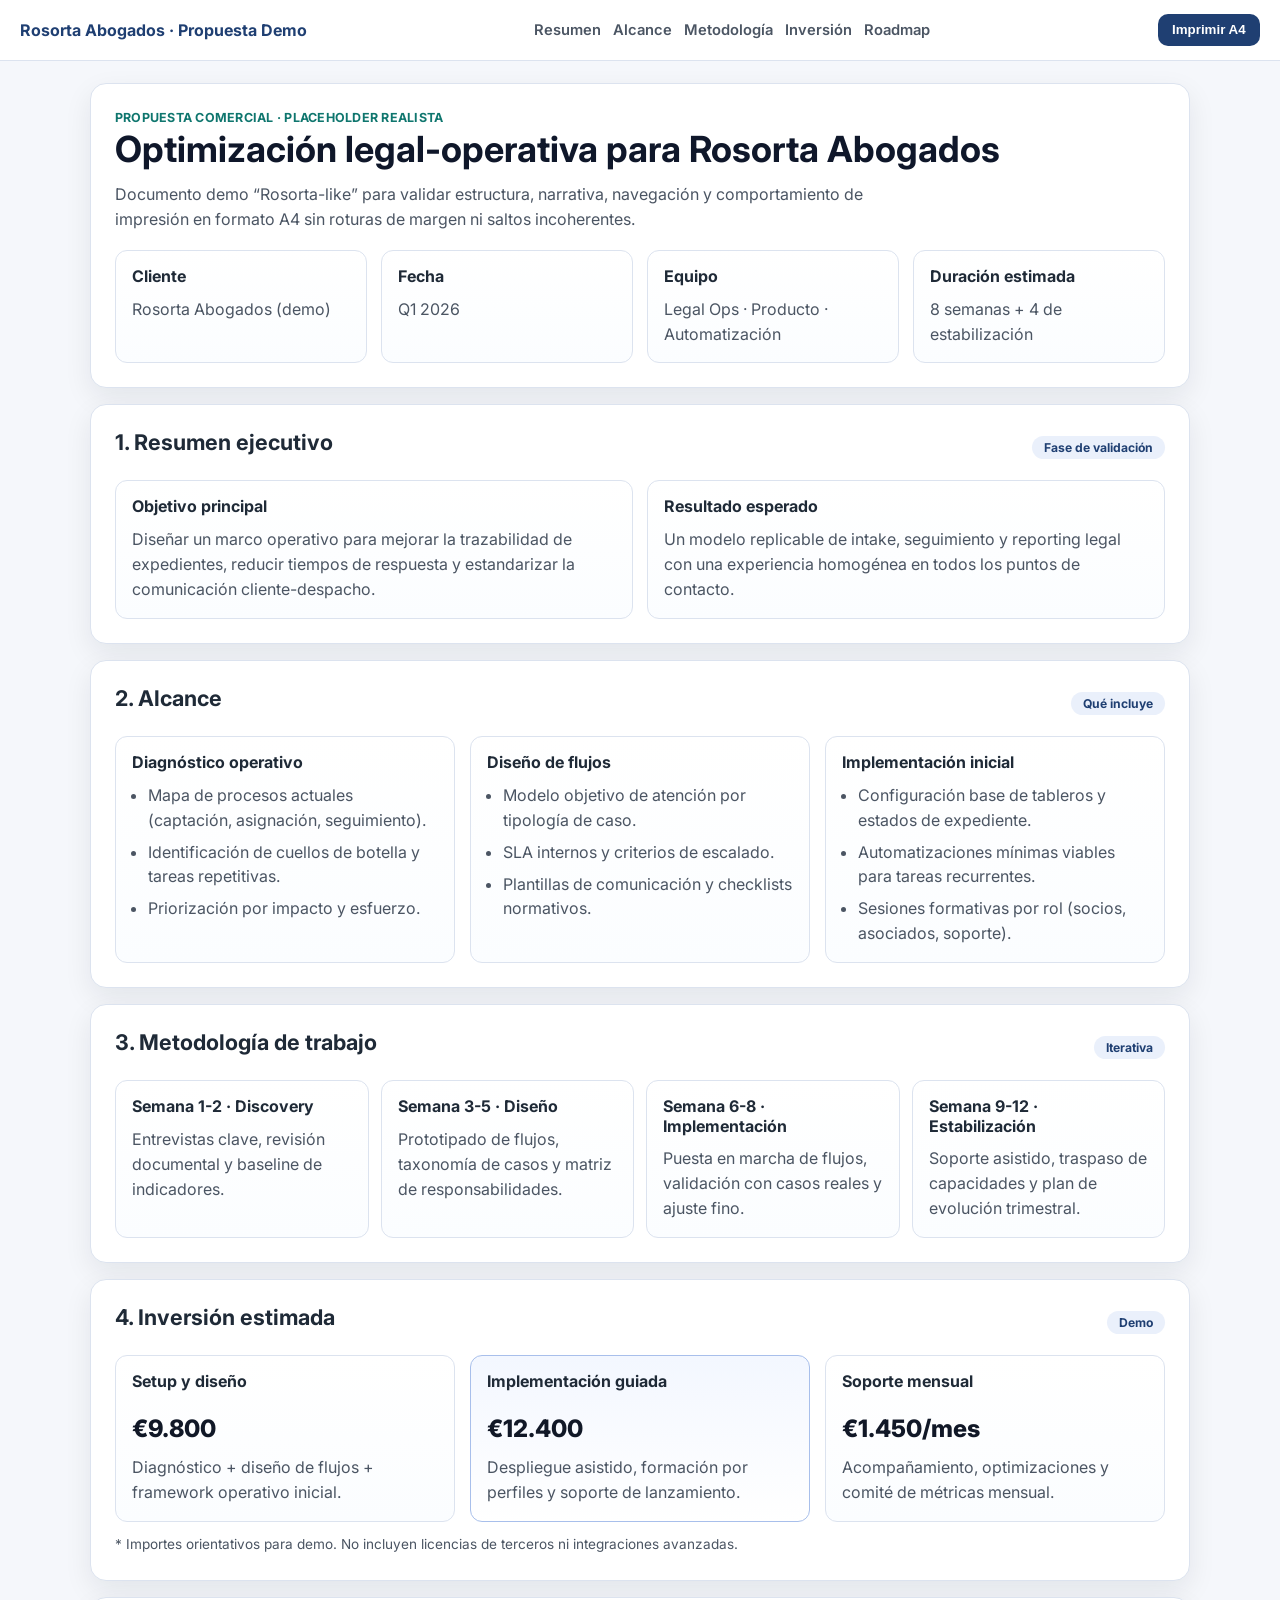
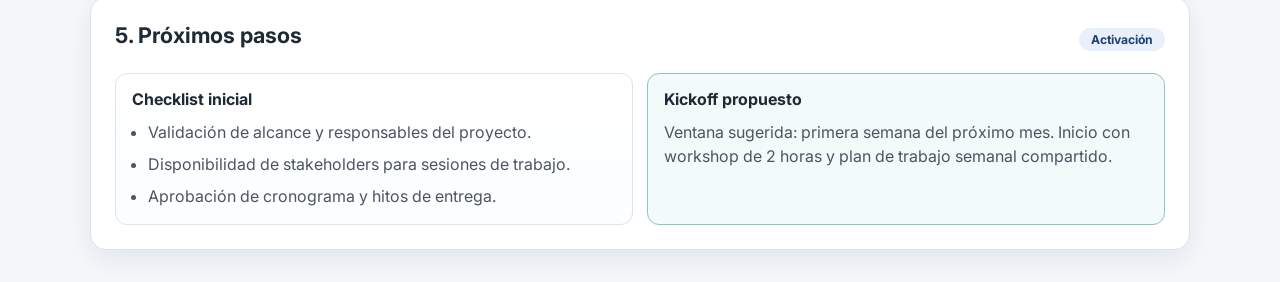
==== proposals/rosorta-abogados/index.html @ a8c149a0 "Add Rosorta-like demo proposal template with A4 print support" ====
<!doctype html>
<html lang="es">
  <head>
    <meta charset="UTF-8" />
    <meta name="viewport" content="width=device-width, initial-scale=1.0" />
    <title>Propuesta · Rosorta Abogados</title>
    <link rel="preconnect" href="https://fonts.googleapis.com" />
    <link rel="preconnect" href="https://fonts.gstatic.com" crossorigin />
    <link
      href="https://fonts.googleapis.com/css2?family=Inter:wght@400;500;600;700;800&display=swap"
      rel="stylesheet"
    />
    <link rel="stylesheet" href="styles.css" />
  </head>
  <body>
    <header class="topbar no-print">
      <div class="brand">Rosorta Abogados · Propuesta Demo</div>
      <nav class="section-nav" aria-label="Navegación de secciones">
        <a href="#resumen">Resumen</a>
        <a href="#alcance">Alcance</a>
        <a href="#metodologia">Metodología</a>
        <a href="#inversion">Inversión</a>
        <a href="#roadmap">Roadmap</a>
      </nav>
      <button id="printBtn" class="btn">Imprimir A4</button>
    </header>

    <main class="proposal">
      <section class="hero page-block">
        <p class="eyebrow">Propuesta comercial · Placeholder realista</p>
        <h1>Optimización legal-operativa para Rosorta Abogados</h1>
        <p class="lead">
          Documento demo “Rosorta-like” para validar estructura, narrativa, navegación y
          comportamiento de impresión en formato A4 sin roturas de margen ni saltos incoherentes.
        </p>
        <div class="meta-grid">
          <article class="info-card">
            <h3>Cliente</h3>
            <p>Rosorta Abogados (demo)</p>
          </article>
          <article class="info-card">
            <h3>Fecha</h3>
            <p>Q1 2026</p>
          </article>
          <article class="info-card">
            <h3>Equipo</h3>
            <p>Legal Ops · Producto · Automatización</p>
          </article>
          <article class="info-card">
            <h3>Duración estimada</h3>
            <p>8 semanas + 4 de estabilización</p>
          </article>
        </div>
      </section>

      <section id="resumen" class="page-block">
        <div class="section-head">
          <h2>1. Resumen ejecutivo</h2>
          <span class="tag">Fase de validación</span>
        </div>
        <div class="grid two">
          <article class="info-card">
            <h3>Objetivo principal</h3>
            <p>
              Diseñar un marco operativo para mejorar la trazabilidad de expedientes, reducir
              tiempos de respuesta y estandarizar la comunicación cliente-despacho.
            </p>
          </article>
          <article class="info-card">
            <h3>Resultado esperado</h3>
            <p>
              Un modelo replicable de intake, seguimiento y reporting legal con una experiencia
              homogénea en todos los puntos de contacto.
            </p>
          </article>
        </div>
      </section>

      <section id="alcance" class="page-block">
        <div class="section-head">
          <h2>2. Alcance</h2>
          <span class="tag">Qué incluye</span>
        </div>
        <div class="grid three">
          <article class="info-card">
            <h3>Diagnóstico operativo</h3>
            <ul>
              <li>Mapa de procesos actuales (captación, asignación, seguimiento).</li>
              <li>Identificación de cuellos de botella y tareas repetitivas.</li>
              <li>Priorización por impacto y esfuerzo.</li>
            </ul>
          </article>
          <article class="info-card">
            <h3>Diseño de flujos</h3>
            <ul>
              <li>Modelo objetivo de atención por tipología de caso.</li>
              <li>SLA internos y criterios de escalado.</li>
              <li>Plantillas de comunicación y checklists normativos.</li>
            </ul>
          </article>
          <article class="info-card">
            <h3>Implementación inicial</h3>
            <ul>
              <li>Configuración base de tableros y estados de expediente.</li>
              <li>Automatizaciones mínimas viables para tareas recurrentes.</li>
              <li>Sesiones formativas por rol (socios, asociados, soporte).</li>
            </ul>
          </article>
        </div>
      </section>

      <section id="metodologia" class="page-block">
        <div class="section-head">
          <h2>3. Metodología de trabajo</h2>
          <span class="tag">Iterativa</span>
        </div>
        <div class="timeline">
          <article class="timeline-item">
            <h3>Semana 1-2 · Discovery</h3>
            <p>Entrevistas clave, revisión documental y baseline de indicadores.</p>
          </article>
          <article class="timeline-item">
            <h3>Semana 3-5 · Diseño</h3>
            <p>Prototipado de flujos, taxonomía de casos y matriz de responsabilidades.</p>
          </article>
          <article class="timeline-item">
            <h3>Semana 6-8 · Implementación</h3>
            <p>Puesta en marcha de flujos, validación con casos reales y ajuste fino.</p>
          </article>
          <article class="timeline-item">
            <h3>Semana 9-12 · Estabilización</h3>
            <p>Soporte asistido, traspaso de capacidades y plan de evolución trimestral.</p>
          </article>
        </div>
      </section>

      <section id="inversion" class="page-block">
        <div class="section-head">
          <h2>4. Inversión estimada</h2>
          <span class="tag">Demo</span>
        </div>
        <div class="pricing-grid">
          <article class="price-card">
            <h3>Setup y diseño</h3>
            <p class="price">€9.800</p>
            <p>Diagnóstico + diseño de flujos + framework operativo inicial.</p>
          </article>
          <article class="price-card featured">
            <h3>Implementación guiada</h3>
            <p class="price">€12.400</p>
            <p>Despliegue asistido, formación por perfiles y soporte de lanzamiento.</p>
          </article>
          <article class="price-card">
            <h3>Soporte mensual</h3>
            <p class="price">€1.450/mes</p>
            <p>Acompañamiento, optimizaciones y comité de métricas mensual.</p>
          </article>
        </div>
        <p class="note">
          * Importes orientativos para demo. No incluyen licencias de terceros ni integraciones
          avanzadas.
        </p>
      </section>

      <section id="roadmap" class="page-block">
        <div class="section-head">
          <h2>5. Próximos pasos</h2>
          <span class="tag">Activación</span>
        </div>
        <div class="grid two">
          <article class="info-card">
            <h3>Checklist inicial</h3>
            <ul>
              <li>Validación de alcance y responsables del proyecto.</li>
              <li>Disponibilidad de stakeholders para sesiones de trabajo.</li>
              <li>Aprobación de cronograma y hitos de entrega.</li>
            </ul>
          </article>
          <article class="info-card accent">
            <h3>Kickoff propuesto</h3>
            <p>
              Ventana sugerida: primera semana del próximo mes. Inicio con workshop de 2 horas y
              plan de trabajo semanal compartido.
            </p>
          </article>
        </div>
      </section>
    </main>

    <script src="script.js"></script>
  </body>
</html>
---- proposals/rosorta-abogados/styles.css ----
:root {
  --bg: #f5f7fb;
  --paper: #ffffff;
  --ink: #1f2a37;
  --muted: #4b5563;
  --line: #dce3ef;
  --brand: #1f3f72;
  --brand-soft: #eaf0fb;
  --accent: #0f766e;
  --shadow: 0 10px 28px rgba(15, 23, 42, 0.08);
}

* {
  box-sizing: border-box;
}

html,
body {
  margin: 0;
  padding: 0;
  font-family: "Inter", system-ui, -apple-system, sans-serif;
  color: var(--ink);
  background: var(--bg);
}

.topbar {
  position: sticky;
  top: 0;
  z-index: 40;
  display: flex;
  gap: 1rem;
  align-items: center;
  justify-content: space-between;
  flex-wrap: wrap;
  background: rgba(255, 255, 255, 0.96);
  border-bottom: 1px solid var(--line);
  padding: 0.85rem 1.25rem;
  backdrop-filter: blur(8px);
}

.brand {
  font-weight: 700;
  color: var(--brand);
}

.section-nav {
  display: flex;
  gap: 0.75rem;
  flex-wrap: wrap;
}

.section-nav a {
  color: var(--muted);
  text-decoration: none;
  font-weight: 600;
  font-size: 0.92rem;
}

.section-nav a:hover {
  color: var(--brand);
}

.btn {
  border: 0;
  border-radius: 10px;
  background: var(--brand);
  color: #fff;
  padding: 0.55rem 0.9rem;
  font-weight: 600;
  cursor: pointer;
}

.proposal {
  width: min(1100px, 100% - 2rem);
  margin: 1.4rem auto 2rem;
  display: grid;
  gap: 1rem;
}

.page-block {
  background: var(--paper);
  border: 1px solid var(--line);
  border-radius: 16px;
  box-shadow: var(--shadow);
  padding: 1.5rem;
}

.eyebrow {
  margin: 0;
  color: var(--accent);
  font-weight: 700;
  letter-spacing: 0.02em;
  text-transform: uppercase;
  font-size: 0.78rem;
}

h1,
h2,
h3 {
  margin: 0 0 0.65rem;
  line-height: 1.22;
}

h1 {
  font-size: clamp(1.6rem, 3vw, 2.25rem);
  color: #0f172a;
}

h2 {
  font-size: 1.35rem;
}

h3 {
  font-size: 1rem;
}

p,
li {
  margin: 0;
  color: var(--muted);
  line-height: 1.55;
}

.lead {
  margin-bottom: 1.15rem;
  max-width: 78ch;
}

.meta-grid,
.grid,
.pricing-grid {
  display: grid;
  gap: 0.9rem;
}

.meta-grid {
  grid-template-columns: repeat(auto-fit, minmax(180px, 1fr));
}

.grid.two {
  grid-template-columns: repeat(auto-fit, minmax(280px, 1fr));
}

.grid.three {
  grid-template-columns: repeat(auto-fit, minmax(220px, 1fr));
}

.info-card,
.price-card,
.timeline-item {
  border: 1px solid var(--line);
  border-radius: 12px;
  padding: 1rem;
  background: linear-gradient(180deg, #ffffff 0%, #fbfdff 100%);
}

.info-card ul,
.price-card ul {
  margin: 0;
  padding-left: 1rem;
  display: grid;
  gap: 0.45rem;
}

.section-head {
  display: flex;
  justify-content: space-between;
  align-items: center;
  gap: 0.7rem;
  margin-bottom: 0.9rem;
}

.tag {
  background: var(--brand-soft);
  color: var(--brand);
  border-radius: 999px;
  padding: 0.25rem 0.75rem;
  font-weight: 700;
  font-size: 0.76rem;
  white-space: nowrap;
}

.timeline {
  display: grid;
  gap: 0.75rem;
  grid-template-columns: repeat(auto-fit, minmax(220px, 1fr));
}

.pricing-grid {
  grid-template-columns: repeat(auto-fit, minmax(220px, 1fr));
}

.price-card {
  display: grid;
  gap: 0.5rem;
}

.price {
  font-size: 1.5rem;
  font-weight: 800;
  color: #111827;
}

.featured {
  border-color: #a8bfeb;
  background: linear-gradient(180deg, #f3f7ff 0%, #ffffff 100%);
}

.note {
  margin-top: 0.8rem;
  font-size: 0.85rem;
}

.accent {
  border-color: #8ac7be;
  background: #f2fbf9;
}

@media (max-width: 740px) {
  .topbar {
    position: static;
  }

  .proposal {
    width: min(1100px, 100% - 1rem);
  }

  .page-block {
    padding: 1.2rem;
    border-radius: 14px;
  }
}

@page {
  size: A4;
  margin: 12mm;
}

@media print {
  html,
  body {
    background: #fff;
    font-size: 10.5pt;
    -webkit-print-color-adjust: exact;
    print-color-adjust: exact;
  }

  .no-print {
    display: none !important;
  }

  .proposal {
    width: 100%;
    margin: 0;
    gap: 6mm;
  }

  .page-block,
  .info-card,
  .timeline-item,
  .price-card {
    box-shadow: none;
    border-radius: 0;
    break-inside: avoid;
    page-break-inside: avoid;
  }

  .page-block {
    border: 1px solid #d8deea;
    padding: 6mm;
  }

  .tag {
    border: 1px solid #d2dced;
  }

  h1,
  h2,
  h3,
  p,
  ul,
  li {
    break-inside: avoid;
    page-break-inside: avoid;
  }
}
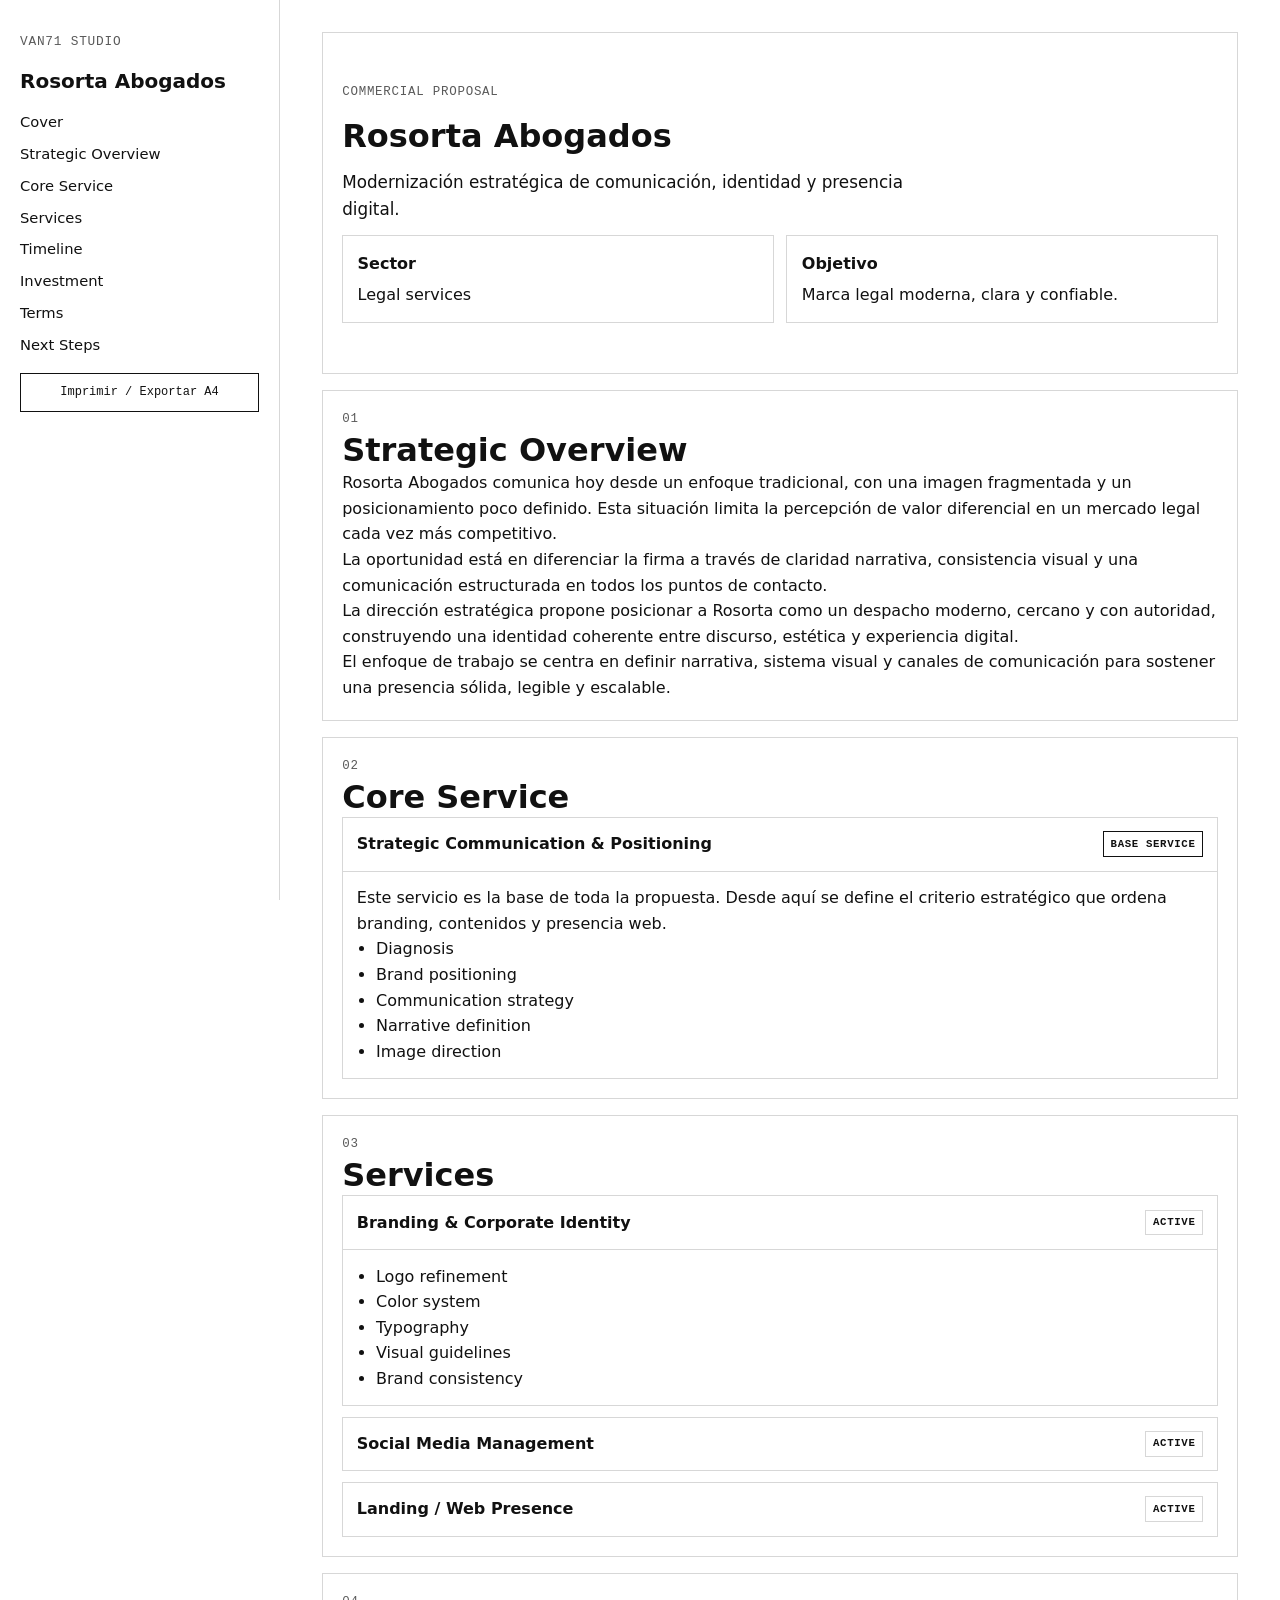
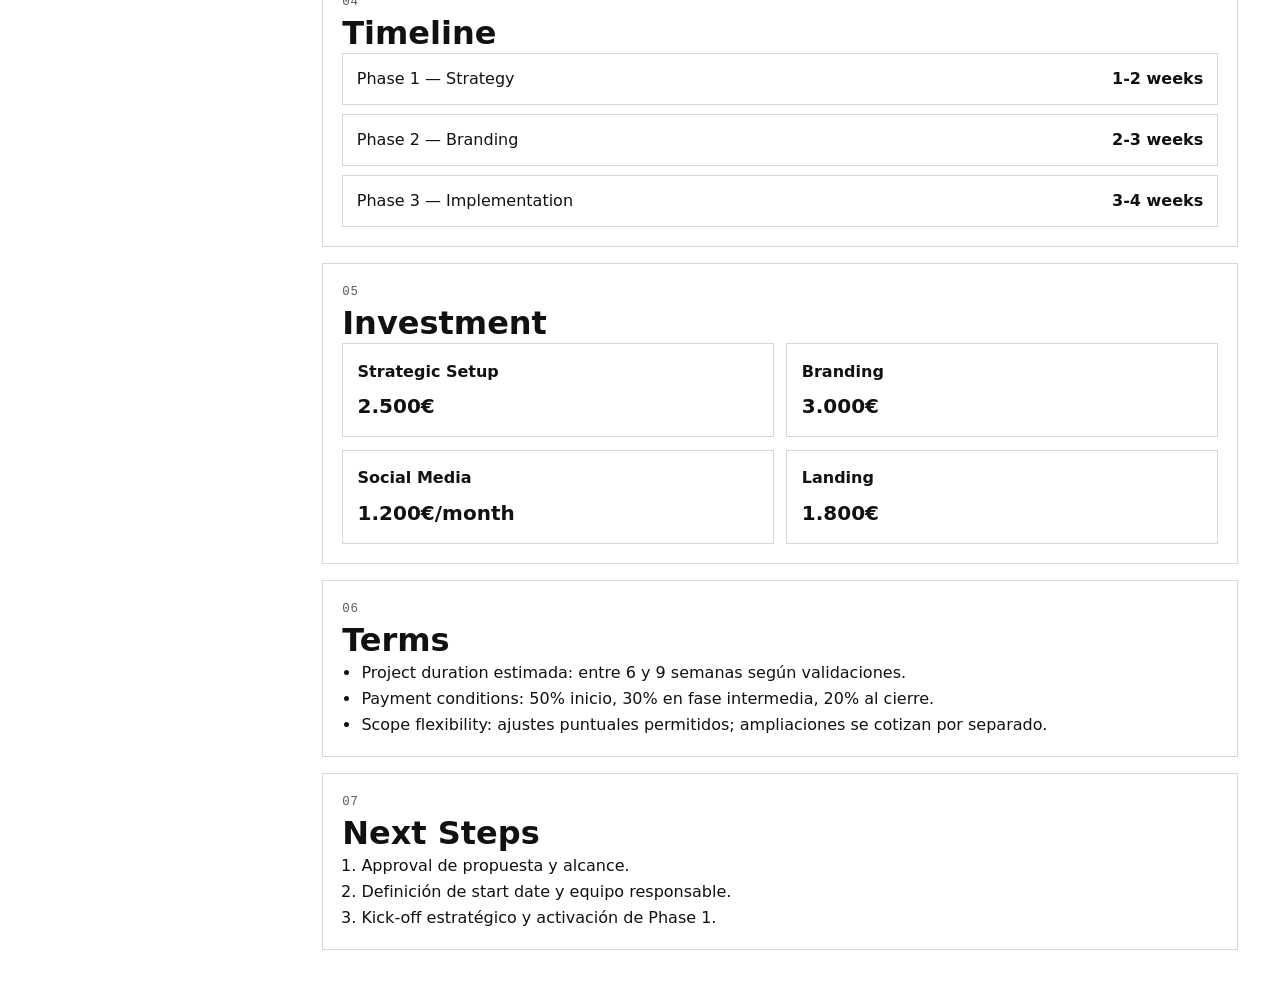
==== commit 3c57ef36: "Create Rosorta Abogados proposal from template structure" ====
--- a/proposals/rosorta-abogados/index.html
+++ b/proposals/rosorta-abogados/index.html
@@ -4,189 +4,197 @@
     <meta charset="UTF-8" />
     <meta name="viewport" content="width=device-width, initial-scale=1.0" />
     <title>Propuesta · Rosorta Abogados</title>
-    <link rel="preconnect" href="https://fonts.googleapis.com" />
-    <link rel="preconnect" href="https://fonts.gstatic.com" crossorigin />
-    <link
-      href="https://fonts.googleapis.com/css2?family=Inter:wght@400;500;600;700;800&display=swap"
-      rel="stylesheet"
-    />
-    <link rel="stylesheet" href="styles.css" />
+    <link rel="stylesheet" href="./styles.css" />
   </head>
   <body>
-    <header class="topbar no-print">
-      <div class="brand">Rosorta Abogados · Propuesta Demo</div>
-      <nav class="section-nav" aria-label="Navegación de secciones">
-        <a href="#resumen">Resumen</a>
-        <a href="#alcance">Alcance</a>
-        <a href="#metodologia">Metodología</a>
-        <a href="#inversion">Inversión</a>
-        <a href="#roadmap">Roadmap</a>
-      </nav>
-      <button id="printBtn" class="btn">Imprimir A4</button>
-    </header>
-
-    <main class="proposal">
-      <section class="hero page-block">
-        <p class="eyebrow">Propuesta comercial · Placeholder realista</p>
-        <h1>Optimización legal-operativa para Rosorta Abogados</h1>
-        <p class="lead">
-          Documento demo “Rosorta-like” para validar estructura, narrativa, navegación y
-          comportamiento de impresión en formato A4 sin roturas de margen ni saltos incoherentes.
-        </p>
-        <div class="meta-grid">
-          <article class="info-card">
-            <h3>Cliente</h3>
-            <p>Rosorta Abogados (demo)</p>
-          </article>
-          <article class="info-card">
-            <h3>Fecha</h3>
-            <p>Q1 2026</p>
-          </article>
-          <article class="info-card">
-            <h3>Equipo</h3>
-            <p>Legal Ops · Producto · Automatización</p>
-          </article>
-          <article class="info-card">
-            <h3>Duración estimada</h3>
-            <p>8 semanas + 4 de estabilización</p>
-          </article>
-        </div>
-      </section>
-
-      <section id="resumen" class="page-block">
-        <div class="section-head">
-          <h2>1. Resumen ejecutivo</h2>
-          <span class="tag">Fase de validación</span>
-        </div>
-        <div class="grid two">
-          <article class="info-card">
-            <h3>Objetivo principal</h3>
-            <p>
-              Diseñar un marco operativo para mejorar la trazabilidad de expedientes, reducir
-              tiempos de respuesta y estandarizar la comunicación cliente-despacho.
-            </p>
-          </article>
-          <article class="info-card">
-            <h3>Resultado esperado</h3>
-            <p>
-              Un modelo replicable de intake, seguimiento y reporting legal con una experiencia
-              homogénea en todos los puntos de contacto.
-            </p>
-          </article>
-        </div>
-      </section>
-
-      <section id="alcance" class="page-block">
-        <div class="section-head">
-          <h2>2. Alcance</h2>
-          <span class="tag">Qué incluye</span>
-        </div>
-        <div class="grid three">
-          <article class="info-card">
-            <h3>Diagnóstico operativo</h3>
-            <ul>
-              <li>Mapa de procesos actuales (captación, asignación, seguimiento).</li>
-              <li>Identificación de cuellos de botella y tareas repetitivas.</li>
-              <li>Priorización por impacto y esfuerzo.</li>
-            </ul>
-          </article>
-          <article class="info-card">
-            <h3>Diseño de flujos</h3>
-            <ul>
-              <li>Modelo objetivo de atención por tipología de caso.</li>
-              <li>SLA internos y criterios de escalado.</li>
-              <li>Plantillas de comunicación y checklists normativos.</li>
-            </ul>
-          </article>
-          <article class="info-card">
-            <h3>Implementación inicial</h3>
-            <ul>
-              <li>Configuración base de tableros y estados de expediente.</li>
-              <li>Automatizaciones mínimas viables para tareas recurrentes.</li>
-              <li>Sesiones formativas por rol (socios, asociados, soporte).</li>
-            </ul>
-          </article>
-        </div>
-      </section>
-
-      <section id="metodologia" class="page-block">
-        <div class="section-head">
-          <h2>3. Metodología de trabajo</h2>
-          <span class="tag">Iterativa</span>
-        </div>
-        <div class="timeline">
-          <article class="timeline-item">
-            <h3>Semana 1-2 · Discovery</h3>
-            <p>Entrevistas clave, revisión documental y baseline de indicadores.</p>
-          </article>
-          <article class="timeline-item">
-            <h3>Semana 3-5 · Diseño</h3>
-            <p>Prototipado de flujos, taxonomía de casos y matriz de responsabilidades.</p>
-          </article>
-          <article class="timeline-item">
-            <h3>Semana 6-8 · Implementación</h3>
-            <p>Puesta en marcha de flujos, validación con casos reales y ajuste fino.</p>
-          </article>
-          <article class="timeline-item">
-            <h3>Semana 9-12 · Estabilización</h3>
-            <p>Soporte asistido, traspaso de capacidades y plan de evolución trimestral.</p>
-          </article>
-        </div>
-      </section>
-
-      <section id="inversion" class="page-block">
-        <div class="section-head">
-          <h2>4. Inversión estimada</h2>
-          <span class="tag">Demo</span>
-        </div>
-        <div class="pricing-grid">
-          <article class="price-card">
-            <h3>Setup y diseño</h3>
-            <p class="price">€9.800</p>
-            <p>Diagnóstico + diseño de flujos + framework operativo inicial.</p>
-          </article>
-          <article class="price-card featured">
-            <h3>Implementación guiada</h3>
-            <p class="price">€12.400</p>
-            <p>Despliegue asistido, formación por perfiles y soporte de lanzamiento.</p>
-          </article>
-          <article class="price-card">
-            <h3>Soporte mensual</h3>
-            <p class="price">€1.450/mes</p>
-            <p>Acompañamiento, optimizaciones y comité de métricas mensual.</p>
-          </article>
-        </div>
-        <p class="note">
-          * Importes orientativos para demo. No incluyen licencias de terceros ni integraciones
-          avanzadas.
-        </p>
-      </section>
-
-      <section id="roadmap" class="page-block">
-        <div class="section-head">
-          <h2>5. Próximos pasos</h2>
-          <span class="tag">Activación</span>
-        </div>
-        <div class="grid two">
-          <article class="info-card">
-            <h3>Checklist inicial</h3>
-            <ul>
-              <li>Validación de alcance y responsables del proyecto.</li>
-              <li>Disponibilidad de stakeholders para sesiones de trabajo.</li>
-              <li>Aprobación de cronograma y hitos de entrega.</li>
-            </ul>
-          </article>
-          <article class="info-card accent">
-            <h3>Kickoff propuesto</h3>
-            <p>
-              Ventana sugerida: primera semana del próximo mes. Inicio con workshop de 2 horas y
-              plan de trabajo semanal compartido.
-            </p>
-          </article>
-        </div>
-      </section>
-    </main>
-
-    <script src="script.js"></script>
+    <div class="layout">
+      <aside class="sidebar no-print" aria-label="Navegación de secciones">
+        <p class="sidebar__label">VAN71 Studio</p>
+        <h1 class="sidebar__title">Rosorta Abogados</h1>
+        <nav class="sidebar__nav">
+          <a href="#cover">Cover</a>
+          <a href="#strategic-overview">Strategic Overview</a>
+          <a href="#core-service">Core Service</a>
+          <a href="#services">Services</a>
+          <a href="#timeline">Timeline</a>
+          <a href="#investment">Investment</a>
+          <a href="#terms">Terms</a>
+          <a href="#next-steps">Next Steps</a>
+        </nav>
+        <button id="printBtn" type="button" class="btn">Imprimir / Exportar A4</button>
+      </aside>
+
+      <main class="content">
+        <section id="cover" class="card cover">
+          <p class="eyebrow">Commercial Proposal</p>
+          <h2>Rosorta Abogados</h2>
+          <p class="lead">Modernización estratégica de comunicación, identidad y presencia digital.</p>
+          <div class="meta-grid">
+            <article class="mini-card">
+              <h3>Sector</h3>
+              <p>Legal services</p>
+            </article>
+            <article class="mini-card">
+              <h3>Objetivo</h3>
+              <p>Marca legal moderna, clara y confiable.</p>
+            </article>
+          </div>
+        </section>
+
+        <section id="strategic-overview" class="card">
+          <p class="section-label">01</p>
+          <h2>Strategic Overview</h2>
+          <p>
+            Rosorta Abogados comunica hoy desde un enfoque tradicional, con una imagen fragmentada y un
+            posicionamiento poco definido. Esta situación limita la percepción de valor diferencial en un mercado legal
+            cada vez más competitivo.
+          </p>
+          <p>
+            La oportunidad está en diferenciar la firma a través de claridad narrativa, consistencia visual y una
+            comunicación estructurada en todos los puntos de contacto.
+          </p>
+          <p>
+            La dirección estratégica propone posicionar a Rosorta como un despacho moderno, cercano y con autoridad,
+            construyendo una identidad coherente entre discurso, estética y experiencia digital.
+          </p>
+          <p>
+            El enfoque de trabajo se centra en definir narrativa, sistema visual y canales de comunicación para sostener
+            una presencia sólida, legible y escalable.
+          </p>
+        </section>
+
+        <section id="core-service" class="card">
+          <p class="section-label">02</p>
+          <h2>Core Service</h2>
+          <details class="accordion-item" open>
+            <summary>
+              <span>Strategic Communication &amp; Positioning</span>
+              <span class="badge active">Base Service</span>
+            </summary>
+            <div class="accordion-body">
+              <p>
+                Este servicio es la base de toda la propuesta. Desde aquí se define el criterio estratégico que ordena
+                branding, contenidos y presencia web.
+              </p>
+              <ul>
+                <li>Diagnosis</li>
+                <li>Brand positioning</li>
+                <li>Communication strategy</li>
+                <li>Narrative definition</li>
+                <li>Image direction</li>
+              </ul>
+            </div>
+          </details>
+        </section>
+
+        <section id="services" class="card">
+          <p class="section-label">03</p>
+          <h2>Services</h2>
+          <div class="accordion" aria-label="Servicios activos">
+            <details class="accordion-item" open>
+              <summary>
+                <span>Branding &amp; Corporate Identity</span>
+                <span class="badge">Active</span>
+              </summary>
+              <div class="accordion-body">
+                <ul>
+                  <li>Logo refinement</li>
+                  <li>Color system</li>
+                  <li>Typography</li>
+                  <li>Visual guidelines</li>
+                  <li>Brand consistency</li>
+                </ul>
+              </div>
+            </details>
+
+            <details class="accordion-item">
+              <summary>
+                <span>Social Media Management</span>
+                <span class="badge">Active</span>
+              </summary>
+              <div class="accordion-body">
+                <ul>
+                  <li>Content strategy</li>
+                  <li>Visual direction</li>
+                  <li>Monthly calendar</li>
+                  <li>Post creation guidelines</li>
+                </ul>
+              </div>
+            </details>
+
+            <details class="accordion-item">
+              <summary>
+                <span>Landing / Web Presence</span>
+                <span class="badge">Active</span>
+              </summary>
+              <div class="accordion-body">
+                <ul>
+                  <li>Website concept</li>
+                  <li>UX structure</li>
+                  <li>Design</li>
+                  <li>Development (HTML)</li>
+                  <li>Deployment</li>
+                </ul>
+              </div>
+            </details>
+          </div>
+        </section>
+
+        <section id="timeline" class="card">
+          <p class="section-label">04</p>
+          <h2>Timeline</h2>
+          <ul class="timeline-list">
+            <li><span>Phase 1 — Strategy</span><strong>1-2 weeks</strong></li>
+            <li><span>Phase 2 — Branding</span><strong>2-3 weeks</strong></li>
+            <li><span>Phase 3 — Implementation</span><strong>3-4 weeks</strong></li>
+          </ul>
+        </section>
+
+        <section id="investment" class="card">
+          <p class="section-label">05</p>
+          <h2>Investment</h2>
+          <div class="grid-2">
+            <article class="mini-card">
+              <h3>Strategic Setup</h3>
+              <p class="amount">2.500€</p>
+            </article>
+            <article class="mini-card">
+              <h3>Branding</h3>
+              <p class="amount">3.000€</p>
+            </article>
+            <article class="mini-card">
+              <h3>Social Media</h3>
+              <p class="amount">1.200€/month</p>
+            </article>
+            <article class="mini-card">
+              <h3>Landing</h3>
+              <p class="amount">1.800€</p>
+            </article>
+          </div>
+        </section>
+
+        <section id="terms" class="card">
+          <p class="section-label">06</p>
+          <h2>Terms</h2>
+          <ul>
+            <li>Project duration estimada: entre 6 y 9 semanas según validaciones.</li>
+            <li>Payment conditions: 50% inicio, 30% en fase intermedia, 20% al cierre.</li>
+            <li>Scope flexibility: ajustes puntuales permitidos; ampliaciones se cotizan por separado.</li>
+          </ul>
+        </section>
+
+        <section id="next-steps" class="card">
+          <p class="section-label">07</p>
+          <h2>Next Steps</h2>
+          <ol>
+            <li>Approval de propuesta y alcance.</li>
+            <li>Definición de start date y equipo responsable.</li>
+            <li>Kick-off estratégico y activación de Phase 1.</li>
+          </ol>
+        </section>
+      </main>
+    </div>
+
+    <script src="./app.js"></script>
   </body>
 </html>
--- a/proposals/rosorta-abogados/styles.css
+++ b/proposals/rosorta-abogados/styles.css
@@ -1,13 +1,10 @@
 :root {
-  --bg: #f5f7fb;
-  --paper: #ffffff;
-  --ink: #1f2a37;
-  --muted: #4b5563;
-  --line: #dce3ef;
-  --brand: #1f3f72;
-  --brand-soft: #eaf0fb;
-  --accent: #0f766e;
-  --shadow: 0 10px 28px rgba(15, 23, 42, 0.08);
+  --bg: #ffffff;
+  --fg: #111111;
+  --muted: #5a5a5a;
+  --line: #d7d7d7;
+  --mono: "Space Mono", "JetBrains Mono", ui-monospace, SFMono-Regular, Menlo, Consolas, monospace;
+  --sans: "Inter", system-ui, -apple-system, "Segoe UI", Roboto, Arial, sans-serif;
 }
 
 * {
@@ -18,269 +15,269 @@
 body {
   margin: 0;
   padding: 0;
-  font-family: "Inter", system-ui, -apple-system, sans-serif;
-  color: var(--ink);
   background: var(--bg);
-}
-
-.topbar {
+  color: var(--fg);
+  font-family: var(--sans);
+  line-height: 1.6;
+}
+
+.layout {
+  min-height: 100vh;
+  display: grid;
+  grid-template-columns: 280px minmax(0, 1fr);
+}
+
+.sidebar {
   position: sticky;
   top: 0;
-  z-index: 40;
+  height: 100vh;
+  padding: 2rem 1.25rem;
+  border-right: 1px solid var(--line);
+  display: grid;
+  align-content: start;
+  gap: 1rem;
+}
+
+.sidebar__label,
+.section-label,
+.eyebrow,
+.badge {
+  font-family: var(--mono);
+  letter-spacing: 0.06em;
+  text-transform: uppercase;
+}
+
+.sidebar__label {
+  margin: 0;
+  color: var(--muted);
+  font-size: 0.8rem;
+}
+
+.sidebar__title {
+  margin: 0;
+  font-size: 1.25rem;
+  line-height: 1.3;
+}
+
+.sidebar__nav {
+  display: grid;
+  gap: 0.45rem;
+}
+
+.sidebar__nav a {
+  text-decoration: none;
+  color: var(--fg);
+  border-bottom: 1px solid transparent;
+  width: fit-content;
+  font-size: 0.92rem;
+}
+
+.sidebar__nav a:hover,
+.sidebar__nav a:focus-visible {
+  border-bottom-color: var(--fg);
+  outline: none;
+}
+
+.btn {
+  border: 1px solid var(--fg);
+  background: transparent;
+  color: var(--fg);
+  padding: 0.7rem 0.8rem;
+  font-family: var(--mono);
+  font-size: 0.75rem;
+  cursor: pointer;
+}
+
+.btn:focus-visible,
+summary:focus-visible {
+  outline: 2px solid var(--fg);
+  outline-offset: 2px;
+}
+
+.content {
+  max-width: 980px;
+  width: 100%;
+  padding: 2rem;
+  margin: 0 auto;
+  display: grid;
+  gap: 1rem;
+}
+
+.card,
+.mini-card,
+.accordion-item,
+.timeline-list li {
+  border: 1px solid var(--line);
+  break-inside: avoid;
+  page-break-inside: avoid;
+}
+
+.card {
+  padding: 1.2rem;
+  background: #fff;
+}
+
+.cover {
+  min-height: 38vh;
+  display: grid;
+  align-content: center;
+  gap: 0.8rem;
+}
+
+.eyebrow,
+.section-label {
+  margin: 0;
+  font-size: 0.78rem;
+  color: var(--muted);
+}
+
+h2 {
+  margin: 0;
+  font-size: clamp(1.4rem, 2.5vw, 2rem);
+  line-height: 1.25;
+}
+
+h3 {
+  margin: 0 0 0.35rem;
+  font-size: 1rem;
+}
+
+p,
+ul,
+ol {
+  margin: 0;
+}
+
+.lead {
+  font-size: 1.05rem;
+  max-width: 58ch;
+}
+
+.meta-grid,
+.grid-2 {
+  display: grid;
+  grid-template-columns: repeat(2, minmax(0, 1fr));
+  gap: 0.8rem;
+}
+
+.mini-card {
+  padding: 0.9rem;
+}
+
+.amount {
+  margin-top: 0.35rem;
+  font-size: 1.25rem;
+  font-weight: 600;
+}
+
+.accordion {
+  display: grid;
+  gap: 0.65rem;
+}
+
+summary {
+  list-style: none;
   display: flex;
+  justify-content: space-between;
   gap: 1rem;
   align-items: center;
-  justify-content: space-between;
-  flex-wrap: wrap;
-  background: rgba(255, 255, 255, 0.96);
-  border-bottom: 1px solid var(--line);
-  padding: 0.85rem 1.25rem;
-  backdrop-filter: blur(8px);
-}
-
-.brand {
-  font-weight: 700;
-  color: var(--brand);
-}
-
-.section-nav {
-  display: flex;
-  gap: 0.75rem;
-  flex-wrap: wrap;
-}
-
-.section-nav a {
-  color: var(--muted);
-  text-decoration: none;
-  font-weight: 600;
-  font-size: 0.92rem;
-}
-
-.section-nav a:hover {
-  color: var(--brand);
-}
-
-.btn {
-  border: 0;
-  border-radius: 10px;
-  background: var(--brand);
-  color: #fff;
-  padding: 0.55rem 0.9rem;
+  padding: 0.85rem;
   font-weight: 600;
   cursor: pointer;
 }
 
-.proposal {
-  width: min(1100px, 100% - 2rem);
-  margin: 1.4rem auto 2rem;
-  display: grid;
-  gap: 1rem;
-}
-
-.page-block {
-  background: var(--paper);
+summary::-webkit-details-marker {
+  display: none;
+}
+
+.badge {
+  font-size: 0.67rem;
   border: 1px solid var(--line);
-  border-radius: 16px;
-  box-shadow: var(--shadow);
-  padding: 1.5rem;
-}
-
-.eyebrow {
-  margin: 0;
-  color: var(--accent);
-  font-weight: 700;
-  letter-spacing: 0.02em;
-  text-transform: uppercase;
-  font-size: 0.78rem;
-}
-
-h1,
-h2,
-h3 {
-  margin: 0 0 0.65rem;
-  line-height: 1.22;
-}
-
-h1 {
-  font-size: clamp(1.6rem, 3vw, 2.25rem);
-  color: #0f172a;
-}
-
-h2 {
-  font-size: 1.35rem;
-}
-
-h3 {
-  font-size: 1rem;
-}
-
-p,
-li {
-  margin: 0;
-  color: var(--muted);
-  line-height: 1.55;
-}
-
-.lead {
-  margin-bottom: 1.15rem;
-  max-width: 78ch;
-}
-
-.meta-grid,
-.grid,
-.pricing-grid {
-  display: grid;
-  gap: 0.9rem;
-}
-
-.meta-grid {
-  grid-template-columns: repeat(auto-fit, minmax(180px, 1fr));
-}
-
-.grid.two {
-  grid-template-columns: repeat(auto-fit, minmax(280px, 1fr));
-}
-
-.grid.three {
-  grid-template-columns: repeat(auto-fit, minmax(220px, 1fr));
-}
-
-.info-card,
-.price-card,
-.timeline-item {
-  border: 1px solid var(--line);
-  border-radius: 12px;
-  padding: 1rem;
-  background: linear-gradient(180deg, #ffffff 0%, #fbfdff 100%);
-}
-
-.info-card ul,
-.price-card ul {
-  margin: 0;
-  padding-left: 1rem;
-  display: grid;
-  gap: 0.45rem;
-}
-
-.section-head {
+  padding: 0.2rem 0.42rem;
+}
+
+.badge.active {
+  border-color: var(--fg);
+}
+
+.accordion-body {
+  border-top: 1px solid var(--line);
+  padding: 0.85rem;
+}
+
+ul,
+ol {
+  padding-left: 1.2rem;
+}
+
+.timeline-list {
+  display: grid;
+  gap: 0.6rem;
+  list-style: none;
+  padding: 0;
+}
+
+.timeline-list li {
+  padding: 0.75rem 0.85rem;
   display: flex;
   justify-content: space-between;
-  align-items: center;
-  gap: 0.7rem;
-  margin-bottom: 0.9rem;
-}
-
-.tag {
-  background: var(--brand-soft);
-  color: var(--brand);
-  border-radius: 999px;
-  padding: 0.25rem 0.75rem;
-  font-weight: 700;
-  font-size: 0.76rem;
-  white-space: nowrap;
-}
-
-.timeline {
-  display: grid;
-  gap: 0.75rem;
-  grid-template-columns: repeat(auto-fit, minmax(220px, 1fr));
-}
-
-.pricing-grid {
-  grid-template-columns: repeat(auto-fit, minmax(220px, 1fr));
-}
-
-.price-card {
-  display: grid;
-  gap: 0.5rem;
-}
-
-.price {
-  font-size: 1.5rem;
-  font-weight: 800;
-  color: #111827;
-}
-
-.featured {
-  border-color: #a8bfeb;
-  background: linear-gradient(180deg, #f3f7ff 0%, #ffffff 100%);
-}
-
-.note {
-  margin-top: 0.8rem;
-  font-size: 0.85rem;
-}
-
-.accent {
-  border-color: #8ac7be;
-  background: #f2fbf9;
-}
-
-@media (max-width: 740px) {
-  .topbar {
+  gap: 1rem;
+}
+
+@media (max-width: 980px) {
+  .layout {
+    grid-template-columns: 1fr;
+  }
+
+  .sidebar {
     position: static;
-  }
-
-  .proposal {
-    width: min(1100px, 100% - 1rem);
-  }
-
-  .page-block {
-    padding: 1.2rem;
-    border-radius: 14px;
-  }
-}
-
-@page {
-  size: A4;
-  margin: 12mm;
+    height: auto;
+    border-right: 0;
+    border-bottom: 1px solid var(--line);
+  }
+
+  .meta-grid,
+  .grid-2 {
+    grid-template-columns: 1fr;
+  }
 }
 
 @media print {
-  html,
-  body {
-    background: #fff;
-    font-size: 10.5pt;
-    -webkit-print-color-adjust: exact;
-    print-color-adjust: exact;
+  @page {
+    size: A4;
+    margin: 14mm;
   }
 
   .no-print {
     display: none !important;
   }
 
-  .proposal {
-    width: 100%;
+  body {
+    font-size: 10.5pt;
+    color: #000;
+  }
+
+  .layout,
+  .content {
+    display: block;
+    max-width: 100%;
+    padding: 0;
     margin: 0;
-    gap: 6mm;
-  }
-
-  .page-block,
-  .info-card,
-  .timeline-item,
-  .price-card {
-    box-shadow: none;
-    border-radius: 0;
+  }
+
+  .card,
+  .mini-card,
+  .accordion-item,
+  .timeline-list li {
+    border-color: #bdbdbd;
+    margin-bottom: 3mm;
     break-inside: avoid;
     page-break-inside: avoid;
   }
 
-  .page-block {
-    border: 1px solid #d8deea;
-    padding: 6mm;
-  }
-
-  .tag {
-    border: 1px solid #d2dced;
-  }
-
-  h1,
-  h2,
-  h3,
   p,
-  ul,
   li {
-    break-inside: avoid;
-    page-break-inside: avoid;
-  }
-}
+    widows: 3;
+    orphans: 3;
+  }
+}
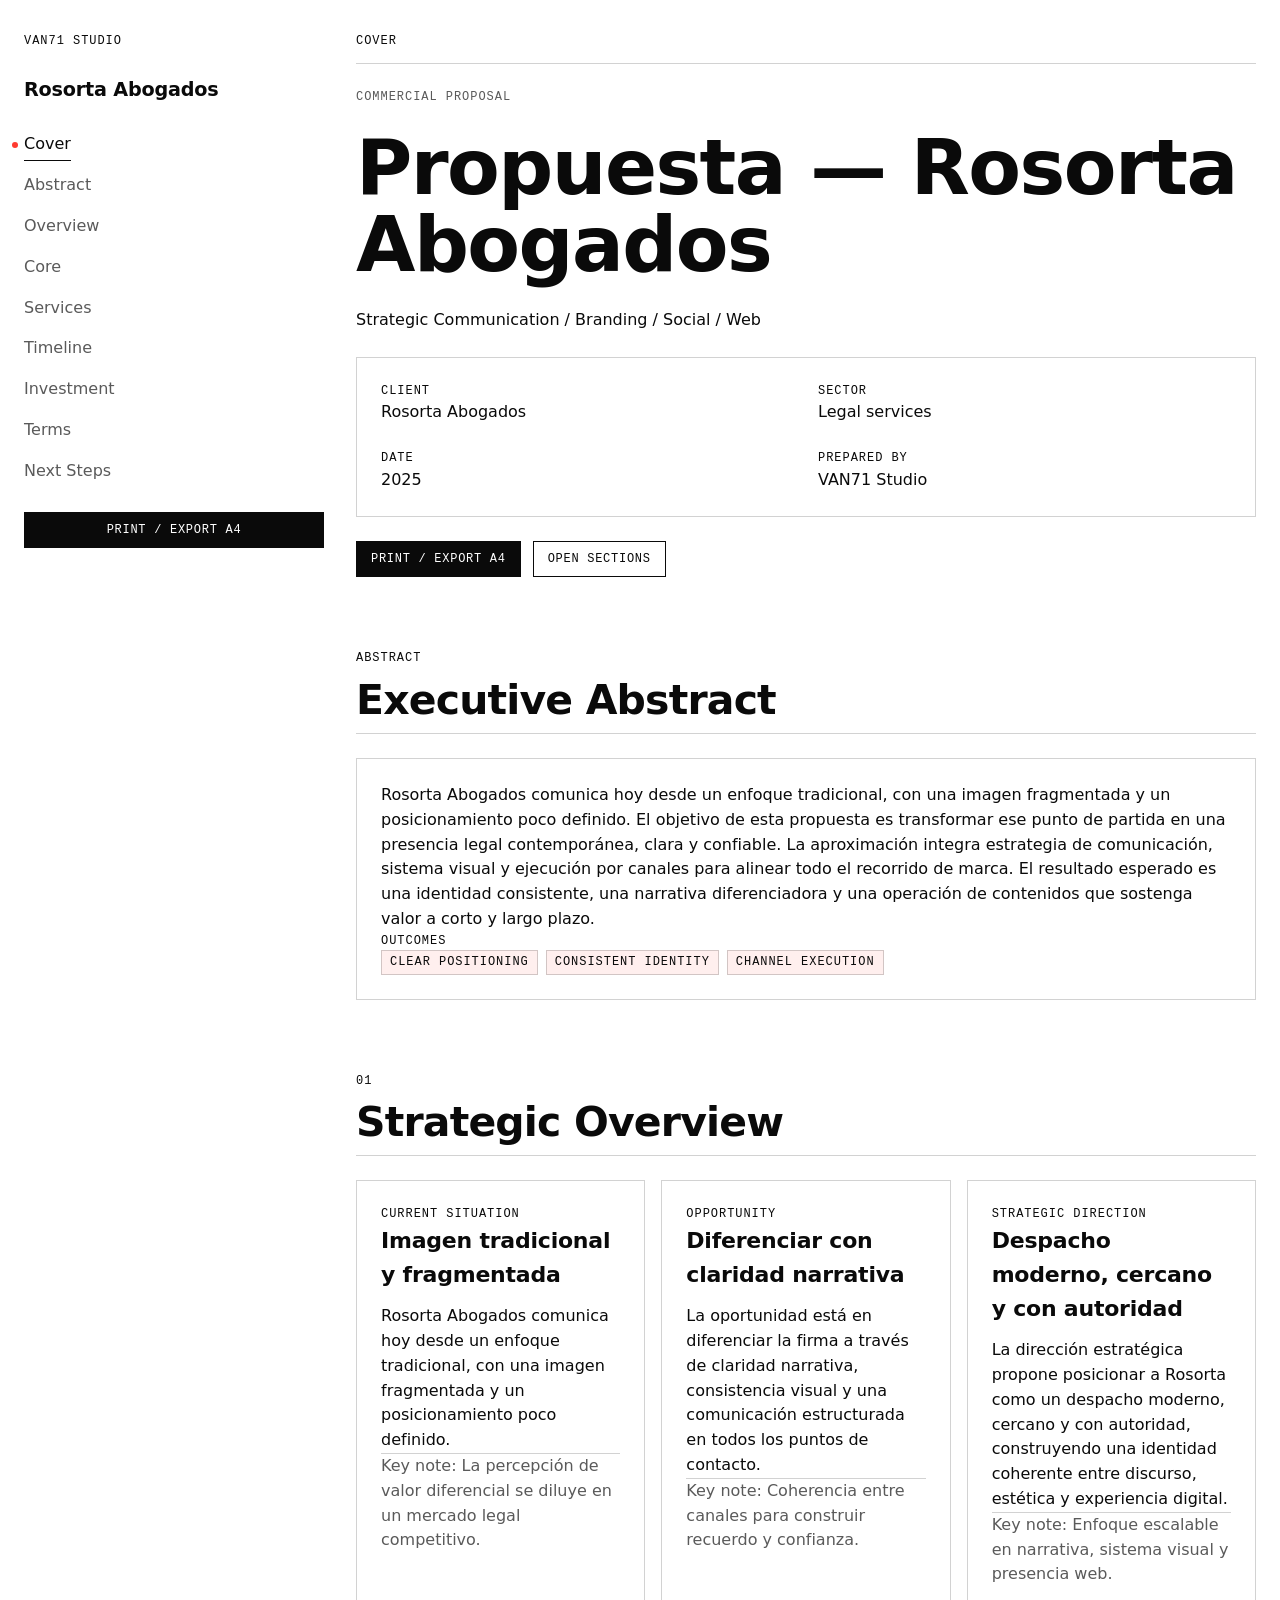
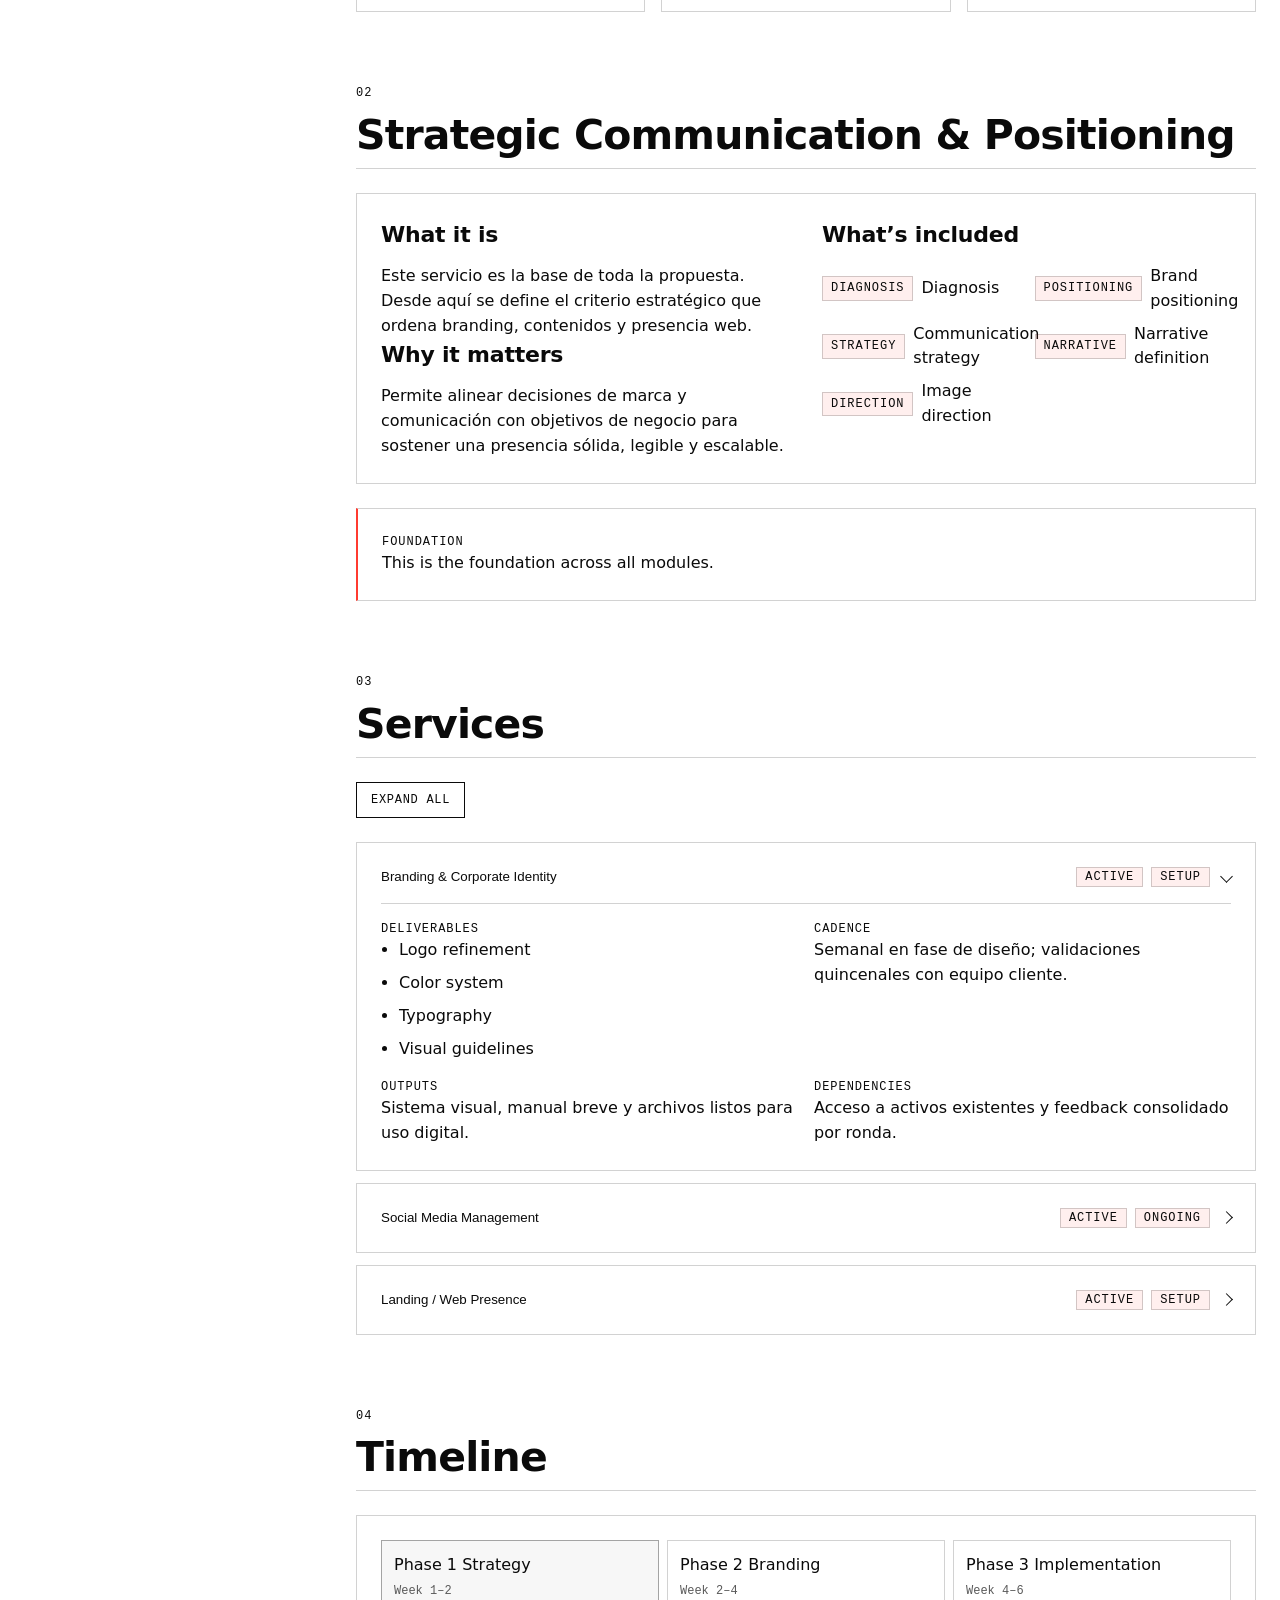
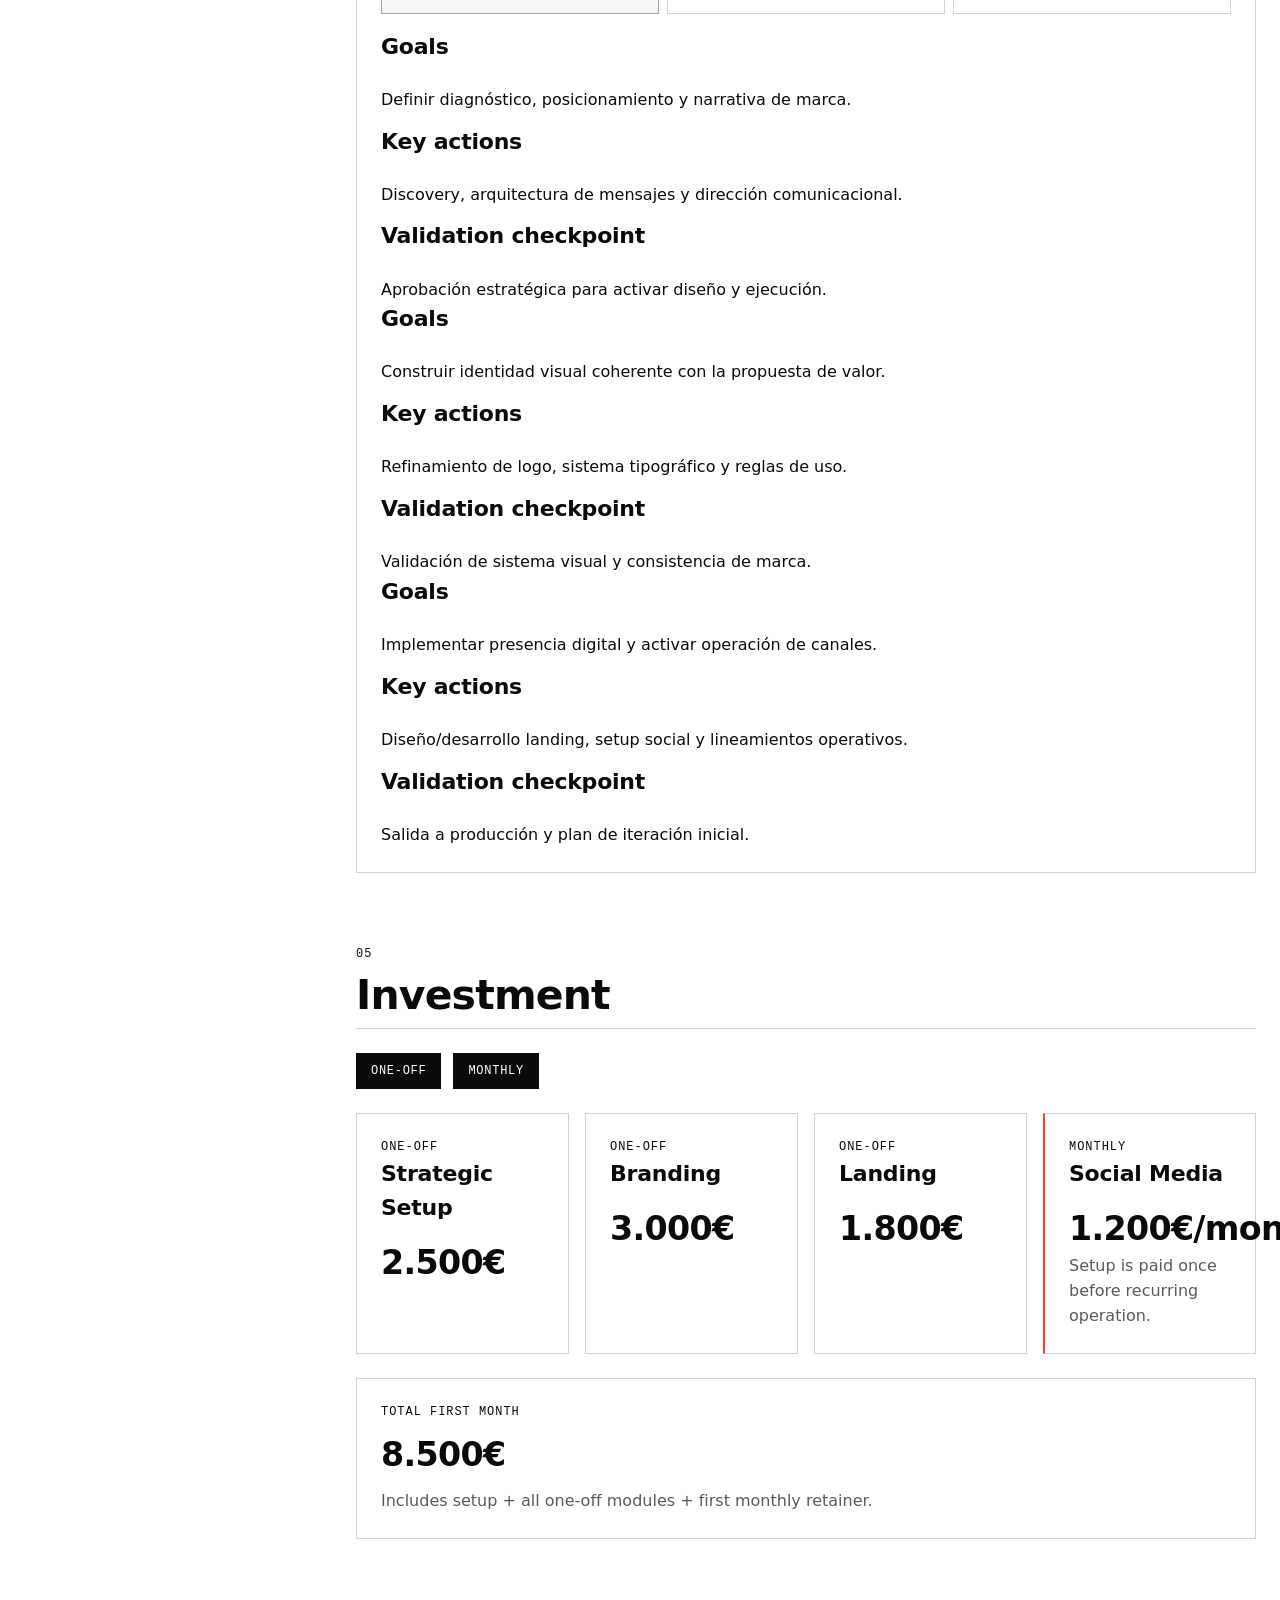
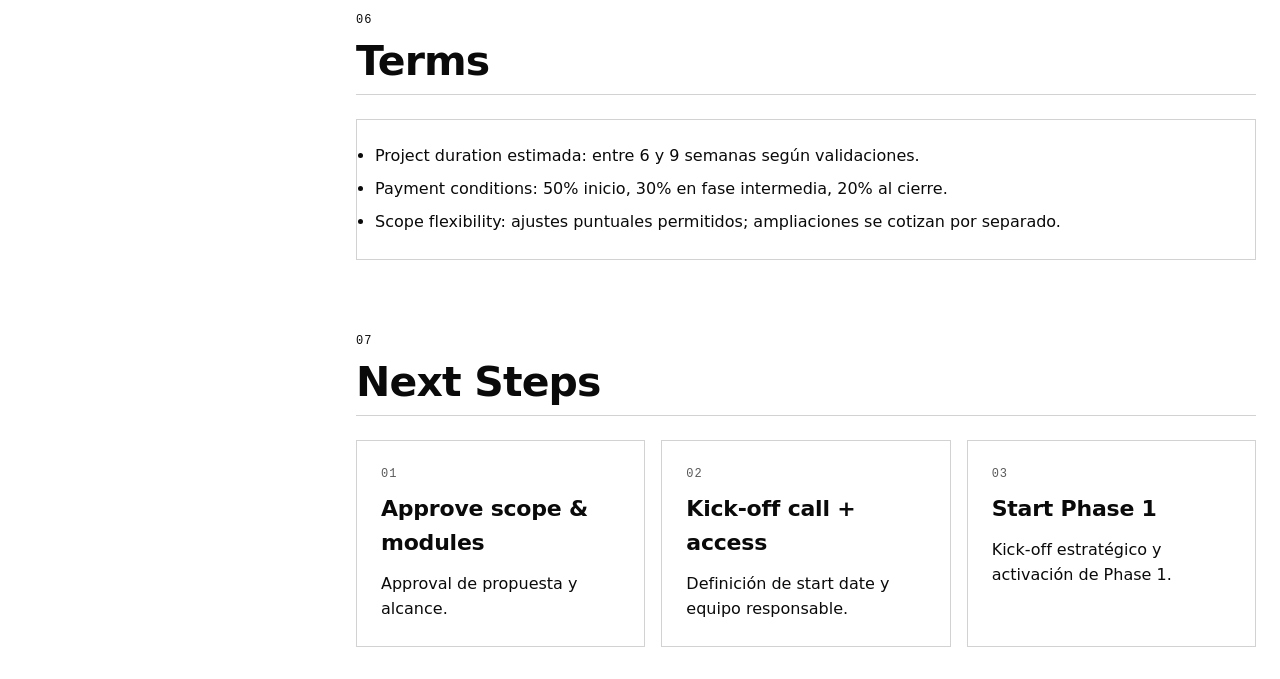
==== commit 2328dd28: "Redesign Rosorta proposal into modular editorial web app" ====
--- a/proposals/rosorta-abogados/index.html
+++ b/proposals/rosorta-abogados/index.html
@@ -5,194 +5,401 @@
     <meta name="viewport" content="width=device-width, initial-scale=1.0" />
     <title>Propuesta · Rosorta Abogados</title>
     <link rel="stylesheet" href="./styles.css" />
+    <link rel="stylesheet" href="./print.css" media="print" />
   </head>
   <body>
-    <div class="layout">
-      <aside class="sidebar no-print" aria-label="Navegación de secciones">
-        <p class="sidebar__label">VAN71 Studio</p>
-        <h1 class="sidebar__title">Rosorta Abogados</h1>
-        <nav class="sidebar__nav">
+    <div class="progress" aria-hidden="true"><span id="progressBar"></span></div>
+
+    <div class="app-shell">
+      <aside class="rail no-print" aria-label="Índice de la propuesta">
+        <p class="rail__kicker">VAN71 Studio</p>
+        <h1 class="rail__title">Rosorta Abogados</h1>
+        <nav class="rail__nav" aria-label="Navegación principal">
           <a href="#cover">Cover</a>
-          <a href="#strategic-overview">Strategic Overview</a>
-          <a href="#core-service">Core Service</a>
+          <a href="#abstract">Abstract</a>
+          <a href="#overview">Overview</a>
+          <a href="#core">Core</a>
           <a href="#services">Services</a>
           <a href="#timeline">Timeline</a>
           <a href="#investment">Investment</a>
           <a href="#terms">Terms</a>
           <a href="#next-steps">Next Steps</a>
         </nav>
-        <button id="printBtn" type="button" class="btn">Imprimir / Exportar A4</button>
+        <button id="printBtn" class="btn" type="button">Print / Export A4</button>
       </aside>
 
-      <main class="content">
-        <section id="cover" class="card cover">
-          <p class="eyebrow">Commercial Proposal</p>
-          <h2>Rosorta Abogados</h2>
-          <p class="lead">Modernización estratégica de comunicación, identidad y presencia digital.</p>
-          <div class="meta-grid">
-            <article class="mini-card">
-              <h3>Sector</h3>
+      <main class="main" id="mainContent">
+        <header class="hero section" id="cover" data-section>
+          <div class="section-header">
+            <p class="label">COVER</p>
+            <div class="rule-divider"></div>
+          </div>
+          <p class="hero__kicker">Commercial Proposal</p>
+          <h2>Propuesta — Rosorta Abogados</h2>
+          <p class="hero__subtitle">Strategic Communication / Branding / Social / Web</p>
+          <div class="meta-card card">
+            <div>
+              <p class="label">Client</p>
+              <p>Rosorta Abogados</p>
+            </div>
+            <div>
+              <p class="label">Sector</p>
               <p>Legal services</p>
-            </article>
-            <article class="mini-card">
-              <h3>Objetivo</h3>
-              <p>Marca legal moderna, clara y confiable.</p>
-            </article>
-          </div>
-        </section>
-
-        <section id="strategic-overview" class="card">
-          <p class="section-label">01</p>
-          <h2>Strategic Overview</h2>
-          <p>
-            Rosorta Abogados comunica hoy desde un enfoque tradicional, con una imagen fragmentada y un
-            posicionamiento poco definido. Esta situación limita la percepción de valor diferencial en un mercado legal
-            cada vez más competitivo.
-          </p>
-          <p>
-            La oportunidad está en diferenciar la firma a través de claridad narrativa, consistencia visual y una
-            comunicación estructurada en todos los puntos de contacto.
-          </p>
-          <p>
-            La dirección estratégica propone posicionar a Rosorta como un despacho moderno, cercano y con autoridad,
-            construyendo una identidad coherente entre discurso, estética y experiencia digital.
-          </p>
-          <p>
-            El enfoque de trabajo se centra en definir narrativa, sistema visual y canales de comunicación para sostener
-            una presencia sólida, legible y escalable.
-          </p>
-        </section>
-
-        <section id="core-service" class="card">
-          <p class="section-label">02</p>
-          <h2>Core Service</h2>
-          <details class="accordion-item" open>
-            <summary>
-              <span>Strategic Communication &amp; Positioning</span>
-              <span class="badge active">Base Service</span>
-            </summary>
-            <div class="accordion-body">
+            </div>
+            <div>
+              <p class="label">Date</p>
+              <p>2025</p>
+            </div>
+            <div>
+              <p class="label">Prepared by</p>
+              <p>VAN71 Studio</p>
+            </div>
+          </div>
+          <div class="hero__actions no-print">
+            <button id="printBtnSecondary" class="btn" type="button">Print / Export A4</button>
+            <button id="openNav" class="btn btn--ghost" type="button">Open sections</button>
+          </div>
+        </header>
+
+        <section class="section" id="abstract" data-section>
+          <div class="section-header">
+            <p class="label">ABSTRACT</p>
+            <h2>Executive Abstract</h2>
+            <div class="rule-divider"></div>
+          </div>
+          <article class="card abstract-card">
+            <p>
+              Rosorta Abogados comunica hoy desde un enfoque tradicional, con una imagen fragmentada y un
+              posicionamiento poco definido. El objetivo de esta propuesta es transformar ese punto de partida en una
+              presencia legal contemporánea, clara y confiable. La aproximación integra estrategia de comunicación,
+              sistema visual y ejecución por canales para alinear todo el recorrido de marca. El resultado esperado es
+              una identidad consistente, una narrativa diferenciadora y una operación de contenidos que sostenga valor
+              a corto y largo plazo.
+            </p>
+            <div class="outcomes">
+              <p class="label">Outcomes</p>
+              <div class="chip-group">
+                <span class="chip">Clear positioning</span>
+                <span class="chip">Consistent identity</span>
+                <span class="chip">Channel execution</span>
+              </div>
+            </div>
+          </article>
+        </section>
+
+        <section class="section" id="overview" data-section>
+          <div class="section-header">
+            <p class="label">01</p>
+            <h2>Strategic Overview</h2>
+            <div class="rule-divider"></div>
+          </div>
+          <div class="cards-grid cards-grid--3">
+            <article class="card">
+              <p class="label">Current situation</p>
+              <h3>Imagen tradicional y fragmentada</h3>
+              <p>
+                Rosorta Abogados comunica hoy desde un enfoque tradicional, con una imagen fragmentada y un
+                posicionamiento poco definido.
+              </p>
+              <div class="rule-divider"></div>
+              <p class="muted">Key note: La percepción de valor diferencial se diluye en un mercado legal competitivo.</p>
+            </article>
+            <article class="card">
+              <p class="label">Opportunity</p>
+              <h3>Diferenciar con claridad narrativa</h3>
+              <p>
+                La oportunidad está en diferenciar la firma a través de claridad narrativa, consistencia visual y una
+                comunicación estructurada en todos los puntos de contacto.
+              </p>
+              <div class="rule-divider"></div>
+              <p class="muted">Key note: Coherencia entre canales para construir recuerdo y confianza.</p>
+            </article>
+            <article class="card">
+              <p class="label">Strategic direction</p>
+              <h3>Despacho moderno, cercano y con autoridad</h3>
+              <p>
+                La dirección estratégica propone posicionar a Rosorta como un despacho moderno, cercano y con
+                autoridad, construyendo una identidad coherente entre discurso, estética y experiencia digital.
+              </p>
+              <div class="rule-divider"></div>
+              <p class="muted">Key note: Enfoque escalable en narrativa, sistema visual y presencia web.</p>
+            </article>
+          </div>
+        </section>
+
+        <section class="section" id="core" data-section>
+          <div class="section-header">
+            <p class="label">02</p>
+            <h2>Strategic Communication &amp; Positioning</h2>
+            <div class="rule-divider"></div>
+          </div>
+          <div class="core-grid card">
+            <article>
+              <h3>What it is</h3>
               <p>
                 Este servicio es la base de toda la propuesta. Desde aquí se define el criterio estratégico que ordena
                 branding, contenidos y presencia web.
               </p>
-              <ul>
-                <li>Diagnosis</li>
-                <li>Brand positioning</li>
-                <li>Communication strategy</li>
-                <li>Narrative definition</li>
-                <li>Image direction</li>
+              <h3>Why it matters</h3>
+              <p>
+                Permite alinear decisiones de marca y comunicación con objetivos de negocio para sostener una
+                presencia sólida, legible y escalable.
+              </p>
+            </article>
+            <article>
+              <h3>What’s included</h3>
+              <ul class="checklist">
+                <li><span class="chip">Diagnosis</span><span>Diagnosis</span></li>
+                <li><span class="chip">Positioning</span><span>Brand positioning</span></li>
+                <li><span class="chip">Strategy</span><span>Communication strategy</span></li>
+                <li><span class="chip">Narrative</span><span>Narrative definition</span></li>
+                <li><span class="chip">Direction</span><span>Image direction</span></li>
               </ul>
-            </div>
-          </details>
-        </section>
-
-        <section id="services" class="card">
-          <p class="section-label">03</p>
-          <h2>Services</h2>
+            </article>
+          </div>
+          <aside class="callout card">
+            <p class="label">Foundation</p>
+            <p>This is the foundation across all modules.</p>
+          </aside>
+        </section>
+
+        <section class="section" id="services" data-section>
+          <div class="section-header">
+            <p class="label">03</p>
+            <h2>Services</h2>
+            <div class="rule-divider"></div>
+          </div>
+          <div class="services-controls no-print">
+            <button id="toggleAll" class="btn btn--ghost" type="button" aria-pressed="false">Expand all</button>
+          </div>
           <div class="accordion" aria-label="Servicios activos">
-            <details class="accordion-item" open>
-              <summary>
-                <span>Branding &amp; Corporate Identity</span>
-                <span class="badge">Active</span>
-              </summary>
-              <div class="accordion-body">
-                <ul>
-                  <li>Logo refinement</li>
-                  <li>Color system</li>
-                  <li>Typography</li>
-                  <li>Visual guidelines</li>
-                  <li>Brand consistency</li>
-                </ul>
+            <article class="accordion-item card" data-accordion-item>
+              <h3>
+                <button
+                  class="accordion-trigger"
+                  id="acc-branding-btn"
+                  aria-expanded="true"
+                  aria-controls="acc-branding-panel"
+                  type="button"
+                >
+                  <span>Branding &amp; Corporate Identity</span>
+                  <span class="chips"><span class="chip">Active</span><span class="chip">Setup</span></span>
+                  <span class="chevron" aria-hidden="true"></span>
+                </button>
+              </h3>
+              <div class="accordion-panel is-open" id="acc-branding-panel" role="region" aria-labelledby="acc-branding-btn">
+                <div class="accordion-panel__grid">
+                  <div>
+                    <p class="label">Deliverables</p>
+                    <ul><li>Logo refinement</li><li>Color system</li><li>Typography</li><li>Visual guidelines</li></ul>
+                  </div>
+                  <div>
+                    <p class="label">Cadence</p>
+                    <p>Semanal en fase de diseño; validaciones quincenales con equipo cliente.</p>
+                  </div>
+                  <div>
+                    <p class="label">Outputs</p>
+                    <p>Sistema visual, manual breve y archivos listos para uso digital.</p>
+                  </div>
+                  <div>
+                    <p class="label">Dependencies</p>
+                    <p>Acceso a activos existentes y feedback consolidado por ronda.</p>
+                  </div>
+                </div>
               </div>
-            </details>
-
-            <details class="accordion-item">
-              <summary>
-                <span>Social Media Management</span>
-                <span class="badge">Active</span>
-              </summary>
-              <div class="accordion-body">
-                <ul>
-                  <li>Content strategy</li>
-                  <li>Visual direction</li>
-                  <li>Monthly calendar</li>
-                  <li>Post creation guidelines</li>
-                </ul>
+            </article>
+
+            <article class="accordion-item card" data-accordion-item>
+              <h3>
+                <button
+                  class="accordion-trigger"
+                  id="acc-social-btn"
+                  aria-expanded="false"
+                  aria-controls="acc-social-panel"
+                  type="button"
+                >
+                  <span>Social Media Management</span>
+                  <span class="chips"><span class="chip">Active</span><span class="chip">Ongoing</span></span>
+                  <span class="chevron" aria-hidden="true"></span>
+                </button>
+              </h3>
+              <div class="accordion-panel" id="acc-social-panel" role="region" aria-labelledby="acc-social-btn">
+                <div class="accordion-panel__grid">
+                  <div>
+                    <p class="label">Deliverables</p>
+                    <ul><li>Content strategy</li><li>Visual direction</li><li>Monthly calendar</li><li>Post creation guidelines</li></ul>
+                  </div>
+                  <div>
+                    <p class="label">Cadence</p>
+                    <p>Ritmo mensual con planificación y producción semanal por bloques.</p>
+                  </div>
+                  <div>
+                    <p class="label">Outputs</p>
+                    <p>Calendario editorial, piezas publicables y lineamientos de tono.</p>
+                  </div>
+                  <div>
+                    <p class="label">Dependencies</p>
+                    <p>Acceso a casos, aprobaciones internas y materiales de respaldo.</p>
+                  </div>
+                </div>
               </div>
-            </details>
-
-            <details class="accordion-item">
-              <summary>
-                <span>Landing / Web Presence</span>
-                <span class="badge">Active</span>
-              </summary>
-              <div class="accordion-body">
-                <ul>
-                  <li>Website concept</li>
-                  <li>UX structure</li>
-                  <li>Design</li>
-                  <li>Development (HTML)</li>
-                  <li>Deployment</li>
-                </ul>
+            </article>
+
+            <article class="accordion-item card" data-accordion-item>
+              <h3>
+                <button
+                  class="accordion-trigger"
+                  id="acc-landing-btn"
+                  aria-expanded="false"
+                  aria-controls="acc-landing-panel"
+                  type="button"
+                >
+                  <span>Landing / Web Presence</span>
+                  <span class="chips"><span class="chip">Active</span><span class="chip">Setup</span></span>
+                  <span class="chevron" aria-hidden="true"></span>
+                </button>
+              </h3>
+              <div class="accordion-panel" id="acc-landing-panel" role="region" aria-labelledby="acc-landing-btn">
+                <div class="accordion-panel__grid">
+                  <div>
+                    <p class="label">Deliverables</p>
+                    <ul><li>Website concept</li><li>UX structure</li><li>Design</li><li>Development (HTML)</li><li>Deployment</li></ul>
+                  </div>
+                  <div>
+                    <p class="label">Cadence</p>
+                    <p>Sprints semanales entre estructura, diseño y desarrollo.</p>
+                  </div>
+                  <div>
+                    <p class="label">Outputs</p>
+                    <p>Landing funcional, contenidos estructurados y checklist de publicación.</p>
+                  </div>
+                  <div>
+                    <p class="label">Dependencies</p>
+                    <p>Hosting, accesos técnicos y aprobación de contenidos finales.</p>
+                  </div>
+                </div>
               </div>
-            </details>
-          </div>
-        </section>
-
-        <section id="timeline" class="card">
-          <p class="section-label">04</p>
-          <h2>Timeline</h2>
-          <ul class="timeline-list">
-            <li><span>Phase 1 — Strategy</span><strong>1-2 weeks</strong></li>
-            <li><span>Phase 2 — Branding</span><strong>2-3 weeks</strong></li>
-            <li><span>Phase 3 — Implementation</span><strong>3-4 weeks</strong></li>
-          </ul>
-        </section>
-
-        <section id="investment" class="card">
-          <p class="section-label">05</p>
-          <h2>Investment</h2>
-          <div class="grid-2">
-            <article class="mini-card">
+            </article>
+          </div>
+        </section>
+
+        <section class="section" id="timeline" data-section>
+          <div class="section-header">
+            <p class="label">04</p>
+            <h2>Timeline</h2>
+            <div class="rule-divider"></div>
+          </div>
+          <div class="timeline card">
+            <div class="timeline-tabs" role="tablist" aria-label="Phases">
+              <button role="tab" id="phase-tab-1" aria-selected="true" aria-controls="phase-panel-1" class="timeline-tab">Phase 1 Strategy <span>Week 1–2</span></button>
+              <button role="tab" id="phase-tab-2" aria-selected="false" aria-controls="phase-panel-2" class="timeline-tab">Phase 2 Branding <span>Week 2–4</span></button>
+              <button role="tab" id="phase-tab-3" aria-selected="false" aria-controls="phase-panel-3" class="timeline-tab">Phase 3 Implementation <span>Week 4–6</span></button>
+            </div>
+            <div class="timeline-panels">
+              <article id="phase-panel-1" role="tabpanel" aria-labelledby="phase-tab-1" class="timeline-panel is-active">
+                <h3>Goals</h3>
+                <p>Definir diagnóstico, posicionamiento y narrativa de marca.</p>
+                <h3>Key actions</h3>
+                <p>Discovery, arquitectura de mensajes y dirección comunicacional.</p>
+                <h3>Validation checkpoint</h3>
+                <p>Aprobación estratégica para activar diseño y ejecución.</p>
+              </article>
+              <article id="phase-panel-2" role="tabpanel" aria-labelledby="phase-tab-2" class="timeline-panel" hidden>
+                <h3>Goals</h3>
+                <p>Construir identidad visual coherente con la propuesta de valor.</p>
+                <h3>Key actions</h3>
+                <p>Refinamiento de logo, sistema tipográfico y reglas de uso.</p>
+                <h3>Validation checkpoint</h3>
+                <p>Validación de sistema visual y consistencia de marca.</p>
+              </article>
+              <article id="phase-panel-3" role="tabpanel" aria-labelledby="phase-tab-3" class="timeline-panel" hidden>
+                <h3>Goals</h3>
+                <p>Implementar presencia digital y activar operación de canales.</p>
+                <h3>Key actions</h3>
+                <p>Diseño/desarrollo landing, setup social y lineamientos operativos.</p>
+                <h3>Validation checkpoint</h3>
+                <p>Salida a producción y plan de iteración inicial.</p>
+              </article>
+            </div>
+          </div>
+        </section>
+
+        <section class="section" id="investment" data-section>
+          <div class="section-header">
+            <p class="label">05</p>
+            <h2>Investment</h2>
+            <div class="rule-divider"></div>
+          </div>
+          <div class="pricing-controls no-print" role="group" aria-label="Toggle pricing">
+            <button class="btn toggle-btn is-active" data-pricing-view="oneoff" type="button">One-off</button>
+            <button class="btn toggle-btn" data-pricing-view="monthly" type="button">Monthly</button>
+          </div>
+          <div class="cards-grid pricing-grid">
+            <article class="card pricing-card" data-type="oneoff">
+              <p class="label">One-off</p>
               <h3>Strategic Setup</h3>
               <p class="amount">2.500€</p>
             </article>
-            <article class="mini-card">
+            <article class="card pricing-card" data-type="oneoff">
+              <p class="label">One-off</p>
               <h3>Branding</h3>
               <p class="amount">3.000€</p>
             </article>
-            <article class="mini-card">
+            <article class="card pricing-card" data-type="oneoff">
+              <p class="label">One-off</p>
+              <h3>Landing</h3>
+              <p class="amount">1.800€</p>
+            </article>
+            <article class="card pricing-card" data-type="monthly">
+              <p class="label">Monthly</p>
               <h3>Social Media</h3>
               <p class="amount">1.200€/month</p>
-            </article>
-            <article class="mini-card">
-              <h3>Landing</h3>
-              <p class="amount">1.800€</p>
-            </article>
-          </div>
-        </section>
-
-        <section id="terms" class="card">
-          <p class="section-label">06</p>
-          <h2>Terms</h2>
-          <ul>
+              <p class="muted">Setup is paid once before recurring operation.</p>
+            </article>
+          </div>
+          <div class="pricing-total card">
+            <p class="label">Total first month</p>
+            <p class="amount">8.500€</p>
+            <p class="muted">Includes setup + all one-off modules + first monthly retainer.</p>
+          </div>
+        </section>
+
+        <section class="section" id="terms" data-section>
+          <div class="section-header">
+            <p class="label">06</p>
+            <h2>Terms</h2>
+            <div class="rule-divider"></div>
+          </div>
+          <ul class="terms card">
             <li>Project duration estimada: entre 6 y 9 semanas según validaciones.</li>
             <li>Payment conditions: 50% inicio, 30% en fase intermedia, 20% al cierre.</li>
             <li>Scope flexibility: ajustes puntuales permitidos; ampliaciones se cotizan por separado.</li>
           </ul>
         </section>
 
-        <section id="next-steps" class="card">
-          <p class="section-label">07</p>
-          <h2>Next Steps</h2>
-          <ol>
-            <li>Approval de propuesta y alcance.</li>
-            <li>Definición de start date y equipo responsable.</li>
-            <li>Kick-off estratégico y activación de Phase 1.</li>
-          </ol>
+        <section class="section" id="next-steps" data-section>
+          <div class="section-header">
+            <p class="label">07</p>
+            <h2>Next Steps</h2>
+            <div class="rule-divider"></div>
+          </div>
+          <div class="cards-grid cards-grid--3">
+            <article class="card step-card"><p class="label">01</p><h3>Approve scope &amp; modules</h3><p>Approval de propuesta y alcance.</p></article>
+            <article class="card step-card"><p class="label">02</p><h3>Kick-off call + access</h3><p>Definición de start date y equipo responsable.</p></article>
+            <article class="card step-card"><p class="label">03</p><h3>Start Phase 1</h3><p>Kick-off estratégico y activación de Phase 1.</p></article>
+          </div>
         </section>
       </main>
+    </div>
+
+    <div id="mobileDrawer" class="drawer no-print" aria-hidden="true">
+      <div class="drawer__panel">
+        <div class="drawer__header">
+          <p class="label">Sections</p>
+          <button id="closeNav" class="btn btn--ghost" type="button">Close</button>
+        </div>
+        <nav class="drawer__nav" aria-label="Navegación móvil"></nav>
+      </div>
     </div>
 
     <script src="./app.js"></script>
--- a/proposals/rosorta-abogados/styles.css
+++ b/proposals/rosorta-abogados/styles.css
@@ -1,283 +1,545 @@
 :root {
   --bg: #ffffff;
-  --fg: #111111;
+  --fg: #0a0a0a;
   --muted: #5a5a5a;
-  --line: #d7d7d7;
-  --mono: "Space Mono", "JetBrains Mono", ui-monospace, SFMono-Regular, Menlo, Consolas, monospace;
-  --sans: "Inter", system-ui, -apple-system, "Segoe UI", Roboto, Arial, sans-serif;
+  --line: rgba(10, 10, 10, 0.18);
+  --card: #ffffff;
+  --hover: rgba(10, 10, 10, 0.03);
+  --accent: #ff3b30;
+  --accent-soft: rgba(255, 59, 48, 0.08);
+
+  --font-sans: ui-sans-serif, system-ui, -apple-system, Segoe UI, Roboto, Helvetica, Arial;
+  --font-mono: ui-monospace, SFMono-Regular, Menlo, Monaco, Consolas, "Liberation Mono", monospace;
+
+  --h1: clamp(44px, 6vw, 96px);
+  --h2: clamp(28px, 3.2vw, 56px);
+  --h3: clamp(18px, 2vw, 22px);
+  --body: clamp(16px, 1.15vw, 18px);
+  --small: clamp(12px, 0.8vw, 13px);
+
+  --s1: 4px;
+  --s2: 8px;
+  --s3: 12px;
+  --s4: 16px;
+  --s5: 24px;
+  --s6: 32px;
+  --s7: 48px;
+  --s8: 72px;
+  --s9: 96px;
+
+  --max: 1280px;
+  --radius: 2px;
+  --duration: 190ms;
 }
 
 * {
   box-sizing: border-box;
 }
 
-html,
+html {
+  scroll-behavior: smooth;
+}
+
 body {
   margin: 0;
+  font-family: var(--font-sans);
+  font-size: var(--body);
+  line-height: 1.55;
+  color: var(--fg);
+  background: var(--bg);
+}
+
+h1,
+h2,
+h3,
+p,
+ul {
+  margin: 0;
+}
+
+a,
+button {
+  color: inherit;
+}
+
+:focus-visible {
+  outline: 2px solid var(--fg);
+  outline-offset: 2px;
+}
+
+.progress {
+  position: fixed;
+  inset: 0 0 auto 0;
+  height: 2px;
+  background: transparent;
+  z-index: 100;
+}
+
+.progress span {
+  display: block;
+  height: 100%;
+  width: 0;
+  background: var(--accent);
+  transition: width var(--duration) ease-out;
+}
+
+.app-shell {
+  max-width: var(--max);
+  margin: 0 auto;
+  display: grid;
+  grid-template-columns: minmax(220px, 3fr) minmax(0, 9fr);
+  gap: var(--s6);
+  padding: var(--s6) var(--s5);
+}
+
+.rail {
+  position: sticky;
+  top: var(--s6);
+  align-self: start;
+  display: grid;
+  gap: var(--s5);
+  max-height: calc(100vh - var(--s7));
+}
+
+.rail__kicker,
+.label,
+.chip {
+  font-family: var(--font-mono);
+  font-size: var(--small);
+  letter-spacing: 0.08em;
+  text-transform: uppercase;
+}
+
+.rail__title {
+  font-size: 1.2rem;
+  font-weight: 620;
+  letter-spacing: -0.01em;
+}
+
+.rail__nav,
+.drawer__nav {
+  display: grid;
+  gap: var(--s2);
+}
+
+.rail__nav a,
+.drawer__nav a {
+  position: relative;
+  text-decoration: none;
+  color: var(--muted);
+  width: fit-content;
+  padding: var(--s1) 0;
+  transition: color var(--duration) ease-out;
+}
+
+.rail__nav a::before,
+.drawer__nav a::before {
+  content: "";
+  position: absolute;
+  width: 100%;
+  height: 1px;
+  bottom: 0;
+  left: 0;
+  transform: scaleX(0);
+  transform-origin: left;
+  background: var(--fg);
+  transition: transform var(--duration) ease-out;
+}
+
+.rail__nav a::after,
+.drawer__nav a::after {
+  content: "";
+  width: 6px;
+  height: 6px;
+  border-radius: 999px;
+  background: var(--accent);
+  position: absolute;
+  left: -12px;
+  top: 50%;
+  transform: translateY(-50%) scale(0);
+  transition: transform var(--duration) ease-out;
+}
+
+.rail__nav a:hover,
+.rail__nav a:focus-visible,
+.drawer__nav a:hover,
+.drawer__nav a:focus-visible,
+.rail__nav a.is-active,
+.drawer__nav a.is-active {
+  color: var(--fg);
+}
+
+.rail__nav a:hover::before,
+.rail__nav a:focus-visible::before,
+.drawer__nav a:hover::before,
+.drawer__nav a:focus-visible::before,
+.rail__nav a.is-active::before,
+.drawer__nav a.is-active::before {
+  transform: scaleX(1);
+}
+
+.rail__nav a.is-active::after,
+.drawer__nav a.is-active::after {
+  transform: translateY(-50%) scale(1);
+}
+
+.main {
+  display: grid;
+  gap: var(--s8);
+}
+
+.section {
+  scroll-margin-top: var(--s8);
+  display: grid;
+  gap: var(--s5);
+}
+
+.section-header {
+  display: grid;
+  gap: var(--s3);
+}
+
+.rule-divider {
+  border-top: 1px solid var(--line);
+}
+
+h2 {
+  font-size: var(--h2);
+  line-height: 1;
+  letter-spacing: -0.02em;
+}
+
+h3 {
+  font-size: var(--h3);
+  letter-spacing: -0.01em;
+  margin-bottom: var(--s3);
+}
+
+.hero h2 {
+  font-size: var(--h1);
+}
+
+.hero__kicker {
+  color: var(--muted);
+  font-family: var(--font-mono);
+  font-size: var(--small);
+  letter-spacing: 0.08em;
+  text-transform: uppercase;
+}
+
+.hero__subtitle {
+  max-width: 60ch;
+}
+
+.hero__actions,
+.services-controls,
+.pricing-controls {
+  display: flex;
+  gap: var(--s3);
+  flex-wrap: wrap;
+}
+
+.card {
+  background: var(--card);
+  border: 1px solid var(--line);
+  padding: var(--s5);
+  transition: background var(--duration) ease-out, border-color var(--duration) ease-out, transform var(--duration) ease-out;
+  break-inside: avoid;
+  page-break-inside: avoid;
+}
+
+.card:hover {
+  background: var(--hover);
+  border-color: rgba(10, 10, 10, 0.35);
+  transform: translateY(-1px);
+}
+
+.meta-card {
+  display: grid;
+  grid-template-columns: repeat(2, minmax(0, 1fr));
+  gap: var(--s5);
+}
+
+.cards-grid {
+  display: grid;
+  gap: var(--s4);
+}
+
+.cards-grid--3 {
+  grid-template-columns: repeat(3, minmax(0, 1fr));
+}
+
+.muted {
+  color: var(--muted);
+}
+
+.chip-group,
+.chips {
+  display: flex;
+  flex-wrap: wrap;
+  gap: var(--s2);
+}
+
+.chip {
+  border: 1px solid var(--line);
+  padding: 2px 8px;
+  background: var(--accent-soft);
+}
+
+.core-grid {
+  display: grid;
+  grid-template-columns: 1fr 1fr;
+  gap: var(--s6);
+}
+
+.checklist {
+  list-style: none;
+  display: grid;
+  grid-template-columns: repeat(2, minmax(0, 1fr));
+  gap: var(--s2) var(--s4);
   padding: 0;
+}
+
+.checklist li {
+  display: flex;
+  align-items: center;
+  gap: var(--s2);
+}
+
+.callout {
+  border-left: 2px solid var(--accent);
+}
+
+.btn {
+  border: 1px solid var(--fg);
+  background: var(--fg);
+  color: var(--bg);
+  padding: 10px 14px;
+  font-family: var(--font-mono);
+  font-size: var(--small);
+  letter-spacing: 0.06em;
+  text-transform: uppercase;
+  cursor: pointer;
+  transition: background var(--duration) ease-out, color var(--duration) ease-out;
+}
+
+.btn:hover {
   background: var(--bg);
   color: var(--fg);
-  font-family: var(--sans);
-  line-height: 1.6;
-}
-
-.layout {
-  min-height: 100vh;
-  display: grid;
-  grid-template-columns: 280px minmax(0, 1fr);
-}
-
-.sidebar {
-  position: sticky;
-  top: 0;
-  height: 100vh;
-  padding: 2rem 1.25rem;
-  border-right: 1px solid var(--line);
-  display: grid;
-  align-content: start;
-  gap: 1rem;
-}
-
-.sidebar__label,
-.section-label,
-.eyebrow,
-.badge {
-  font-family: var(--mono);
-  letter-spacing: 0.06em;
-  text-transform: uppercase;
-}
-
-.sidebar__label {
+}
+
+.btn--ghost {
+  background: var(--bg);
+  color: var(--fg);
+}
+
+.toggle-btn.is-active {
+  background: var(--fg);
+  color: var(--bg);
+}
+
+.accordion {
+  display: grid;
+  gap: var(--s3);
+}
+
+.accordion-item h3 {
   margin: 0;
+}
+
+.accordion-trigger {
+  width: 100%;
+  border: 0;
+  padding: 0;
+  margin: 0;
+  background: transparent;
+  display: grid;
+  grid-template-columns: 1fr auto auto;
+  align-items: center;
+  gap: var(--s3);
+  text-align: left;
+  cursor: pointer;
+}
+
+.chevron {
+  width: 9px;
+  height: 9px;
+  border-right: 1px solid currentColor;
+  border-bottom: 1px solid currentColor;
+  transform: rotate(-45deg);
+  transition: transform var(--duration) ease-out;
+}
+
+.accordion-trigger[aria-expanded="true"] .chevron {
+  transform: rotate(45deg);
+}
+
+.accordion-panel {
+  max-height: 0;
+  overflow: hidden;
+  transition: max-height 220ms ease-out;
+}
+
+.accordion-panel.is-open {
+  max-height: 700px;
+}
+
+.accordion-panel__grid {
+  margin-top: var(--s4);
+  border-top: 1px solid var(--line);
+  padding-top: var(--s4);
+  display: grid;
+  grid-template-columns: repeat(2, minmax(0, 1fr));
+  gap: var(--s4);
+}
+
+.accordion ul,
+.terms {
+  padding-left: 18px;
+  display: grid;
+  gap: var(--s2);
+}
+
+.timeline {
+  display: grid;
+  gap: var(--s4);
+}
+
+.timeline-tabs {
+  display: grid;
+  grid-template-columns: repeat(3, minmax(0, 1fr));
+  gap: var(--s2);
+}
+
+.timeline-tab {
+  border: 1px solid var(--line);
+  background: var(--bg);
+  padding: var(--s3);
+  text-align: left;
+  font: inherit;
+  cursor: pointer;
+  transition: background var(--duration) ease-out, border-color var(--duration) ease-out;
+}
+
+.timeline-tab span {
+  display: block;
   color: var(--muted);
-  font-size: 0.8rem;
-}
-
-.sidebar__title {
-  margin: 0;
-  font-size: 1.25rem;
-  line-height: 1.3;
-}
-
-.sidebar__nav {
-  display: grid;
-  gap: 0.45rem;
-}
-
-.sidebar__nav a {
-  text-decoration: none;
-  color: var(--fg);
-  border-bottom: 1px solid transparent;
-  width: fit-content;
-  font-size: 0.92rem;
-}
-
-.sidebar__nav a:hover,
-.sidebar__nav a:focus-visible {
-  border-bottom-color: var(--fg);
-  outline: none;
-}
-
-.btn {
-  border: 1px solid var(--fg);
-  background: transparent;
-  color: var(--fg);
-  padding: 0.7rem 0.8rem;
-  font-family: var(--mono);
-  font-size: 0.75rem;
-  cursor: pointer;
-}
-
-.btn:focus-visible,
-summary:focus-visible {
-  outline: 2px solid var(--fg);
-  outline-offset: 2px;
-}
-
-.content {
-  max-width: 980px;
-  width: 100%;
-  padding: 2rem;
-  margin: 0 auto;
-  display: grid;
-  gap: 1rem;
-}
-
-.card,
-.mini-card,
-.accordion-item,
-.timeline-list li {
-  border: 1px solid var(--line);
-  break-inside: avoid;
-  page-break-inside: avoid;
-}
-
-.card {
-  padding: 1.2rem;
-  background: #fff;
-}
-
-.cover {
-  min-height: 38vh;
-  display: grid;
-  align-content: center;
-  gap: 0.8rem;
-}
-
-.eyebrow,
-.section-label {
-  margin: 0;
-  font-size: 0.78rem;
+  font-family: var(--font-mono);
+  font-size: var(--small);
+  margin-top: var(--s1);
+}
+
+.timeline-tab[aria-selected="true"] {
+  background: var(--hover);
+  border-color: rgba(10, 10, 10, 0.35);
+}
+
+.timeline-panel {
+  display: grid;
+  gap: var(--s3);
+}
+
+.pricing-grid {
+  grid-template-columns: repeat(4, minmax(0, 1fr));
+}
+
+.pricing-card[data-type="monthly"] {
+  border-left: 2px solid var(--accent);
+}
+
+.pricing-card.is-dim {
+  opacity: 0.45;
+}
+
+.amount {
+  font-size: clamp(26px, 2.6vw, 34px);
+  font-weight: 700;
+  font-variant-numeric: tabular-nums;
+  letter-spacing: -0.02em;
+}
+
+.pricing-total {
+  display: grid;
+  gap: var(--s2);
+}
+
+.step-card .label {
   color: var(--muted);
-}
-
-h2 {
-  margin: 0;
-  font-size: clamp(1.4rem, 2.5vw, 2rem);
-  line-height: 1.25;
-}
-
-h3 {
-  margin: 0 0 0.35rem;
-  font-size: 1rem;
-}
-
-p,
-ul,
-ol {
-  margin: 0;
-}
-
-.lead {
-  font-size: 1.05rem;
-  max-width: 58ch;
-}
-
-.meta-grid,
-.grid-2 {
-  display: grid;
-  grid-template-columns: repeat(2, minmax(0, 1fr));
-  gap: 0.8rem;
-}
-
-.mini-card {
-  padding: 0.9rem;
-}
-
-.amount {
-  margin-top: 0.35rem;
-  font-size: 1.25rem;
-  font-weight: 600;
-}
-
-.accordion {
-  display: grid;
-  gap: 0.65rem;
-}
-
-summary {
-  list-style: none;
+  margin-bottom: var(--s2);
+}
+
+.drawer {
+  position: fixed;
+  inset: 0;
+  background: rgba(10, 10, 10, 0.35);
+  display: none;
+  z-index: 90;
+}
+
+.drawer.is-open {
+  display: block;
+}
+
+.drawer__panel {
+  width: min(320px, 88vw);
+  height: 100%;
+  background: var(--bg);
+  padding: var(--s5);
+}
+
+.drawer__header {
   display: flex;
   justify-content: space-between;
-  gap: 1rem;
   align-items: center;
-  padding: 0.85rem;
-  font-weight: 600;
-  cursor: pointer;
-}
-
-summary::-webkit-details-marker {
-  display: none;
-}
-
-.badge {
-  font-size: 0.67rem;
-  border: 1px solid var(--line);
-  padding: 0.2rem 0.42rem;
-}
-
-.badge.active {
-  border-color: var(--fg);
-}
-
-.accordion-body {
-  border-top: 1px solid var(--line);
-  padding: 0.85rem;
-}
-
-ul,
-ol {
-  padding-left: 1.2rem;
-}
-
-.timeline-list {
-  display: grid;
-  gap: 0.6rem;
-  list-style: none;
-  padding: 0;
-}
-
-.timeline-list li {
-  padding: 0.75rem 0.85rem;
-  display: flex;
-  justify-content: space-between;
-  gap: 1rem;
-}
-
-@media (max-width: 980px) {
-  .layout {
+  margin-bottom: var(--s4);
+}
+
+@media (max-width: 1080px) {
+  .app-shell {
     grid-template-columns: 1fr;
   }
 
-  .sidebar {
+  .rail {
     position: static;
-    height: auto;
-    border-right: 0;
+    max-height: none;
     border-bottom: 1px solid var(--line);
-  }
-
-  .meta-grid,
-  .grid-2 {
+    padding-bottom: var(--s4);
+  }
+
+  .cards-grid--3,
+  .pricing-grid,
+  .meta-card,
+  .checklist,
+  .core-grid,
+  .accordion-panel__grid,
+  .timeline-tabs {
     grid-template-columns: 1fr;
   }
 }
 
-@media print {
-  @page {
-    size: A4;
-    margin: 14mm;
-  }
-
-  .no-print {
-    display: none !important;
-  }
-
-  body {
-    font-size: 10.5pt;
-    color: #000;
-  }
-
-  .layout,
-  .content {
-    display: block;
-    max-width: 100%;
-    padding: 0;
-    margin: 0;
-  }
-
-  .card,
-  .mini-card,
-  .accordion-item,
-  .timeline-list li {
-    border-color: #bdbdbd;
-    margin-bottom: 3mm;
-    break-inside: avoid;
-    page-break-inside: avoid;
-  }
-
-  p,
-  li {
-    widows: 3;
-    orphans: 3;
-  }
-}
+@media (max-width: 780px) {
+  .app-shell {
+    padding: var(--s5) var(--s4);
+  }
+
+  .rail {
+    display: none;
+  }
+
+  .section {
+    gap: var(--s4);
+  }
+}
+
+@media (prefers-reduced-motion: reduce) {
+  html {
+    scroll-behavior: auto;
+  }
+
+  *,
+  *::before,
+  *::after {
+    transition-duration: 0ms !important;
+    animation-duration: 0ms !important;
+  }
+}
--- a/proposals/rosorta-abogados/print.css
+++ b/proposals/rosorta-abogados/print.css
@@ -0,0 +1,110 @@
+@page {
+  size: A4;
+  margin: 14mm;
+}
+
+:root {
+  --print-line: #b9b9b9;
+}
+
+* {
+  box-shadow: none !important;
+  text-shadow: none !important;
+}
+
+body {
+  color: #000;
+  background: #fff;
+  font-size: 10.8pt;
+  line-height: 1.4;
+}
+
+body::before {
+  content: "Rosorta Abogados — Proposal — VAN71";
+  display: block;
+  margin-bottom: 5mm;
+  font-size: 9pt;
+  letter-spacing: 0.04em;
+}
+
+body::after {
+  content: "Page " counter(page);
+  position: fixed;
+  bottom: 4mm;
+  right: 0;
+  font-size: 8pt;
+}
+
+.no-print,
+.progress,
+.drawer,
+.hero__actions,
+.pricing-controls,
+.services-controls {
+  display: none !important;
+}
+
+.app-shell,
+.main,
+.section,
+.core-grid,
+.cards-grid,
+.pricing-grid,
+.meta-card,
+.accordion-panel__grid {
+  display: block !important;
+  max-width: 100% !important;
+  gap: 0 !important;
+  padding: 0 !important;
+}
+
+.section {
+  margin-bottom: 7mm;
+}
+
+#core,
+#services,
+#timeline,
+#investment,
+#terms {
+  break-before: page;
+  page-break-before: always;
+}
+
+h2 {
+  font-size: 22pt !important;
+}
+
+.hero h2 {
+  font-size: 27pt !important;
+}
+
+.card,
+.accordion-item,
+.timeline,
+.pricing-total,
+.terms {
+  border: 1px solid var(--print-line) !important;
+  padding: 4mm !important;
+  margin-bottom: 3mm !important;
+  break-inside: avoid;
+  page-break-inside: avoid;
+  background: #fff !important;
+  transform: none !important;
+}
+
+.accordion-panel {
+  display: block !important;
+  max-height: none !important;
+  overflow: visible !important;
+}
+
+.chevron {
+  display: none;
+}
+
+p,
+li {
+  widows: 3;
+  orphans: 3;
+}
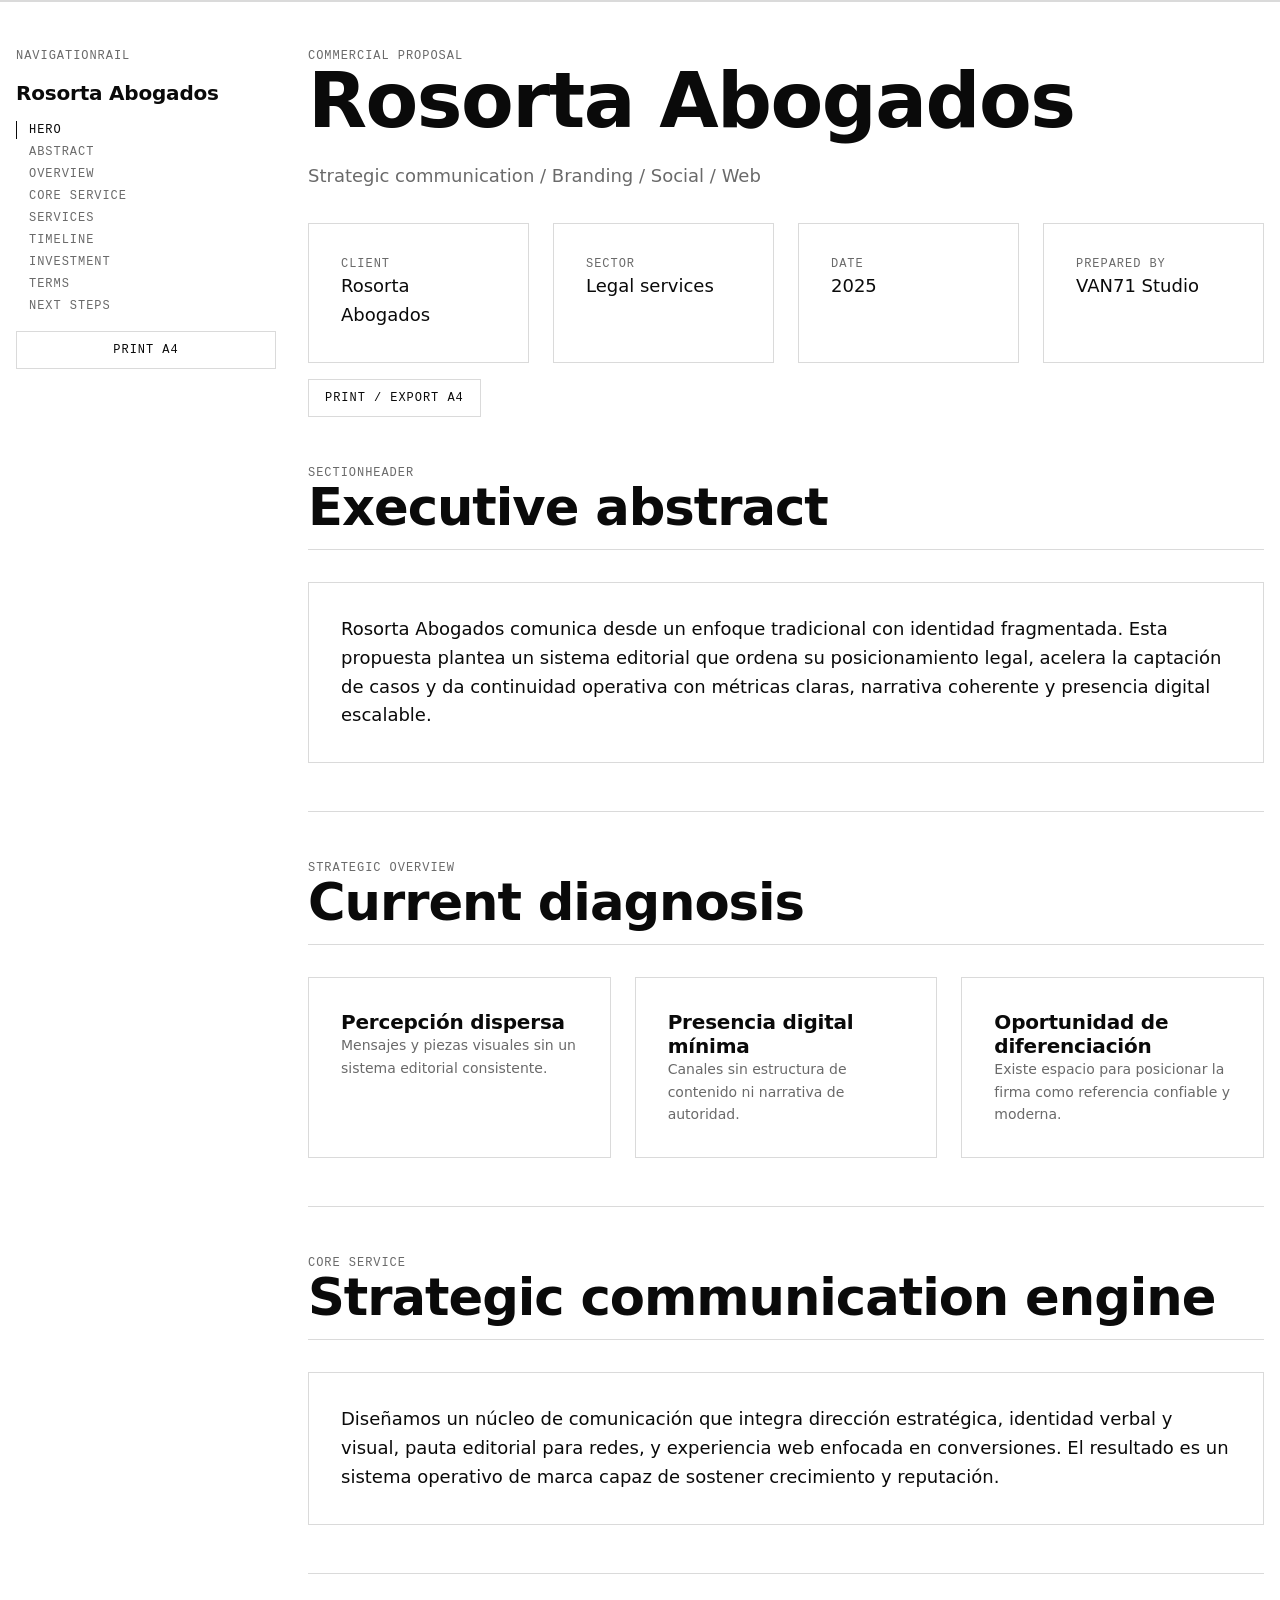
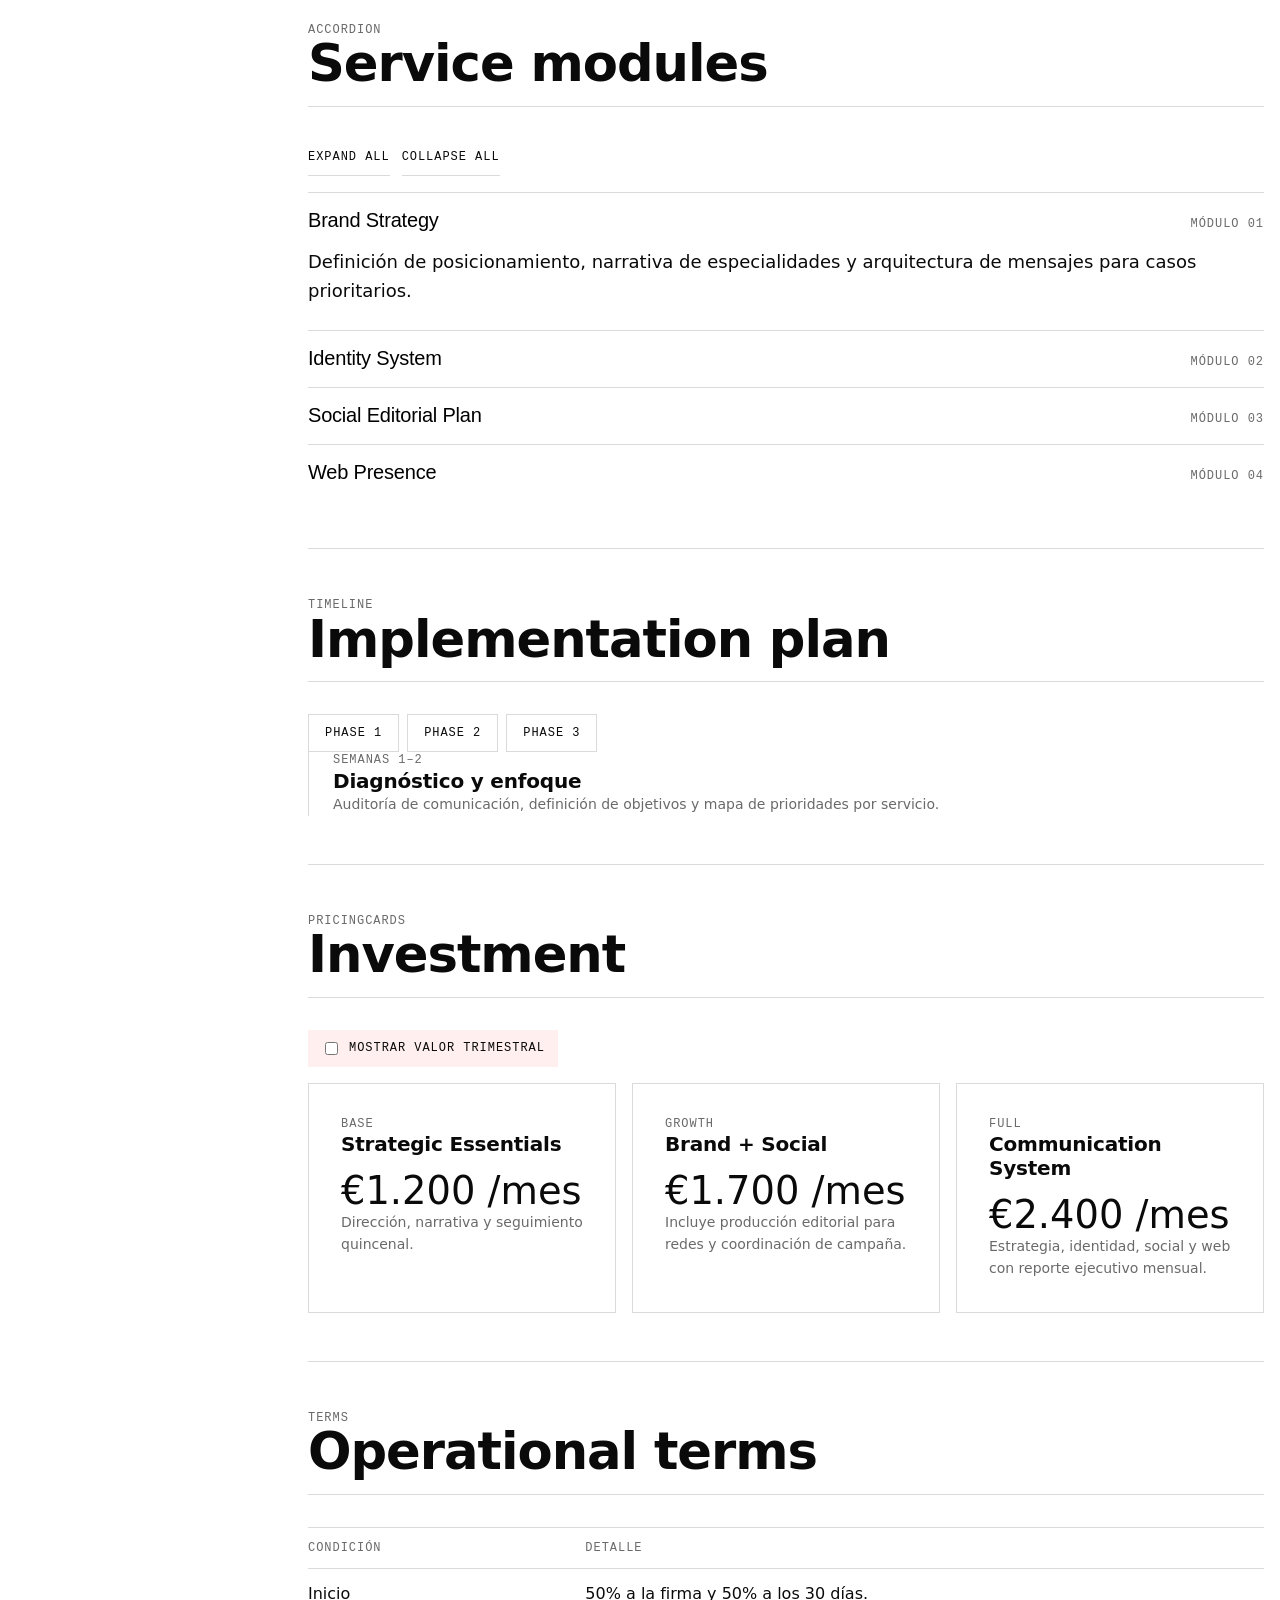
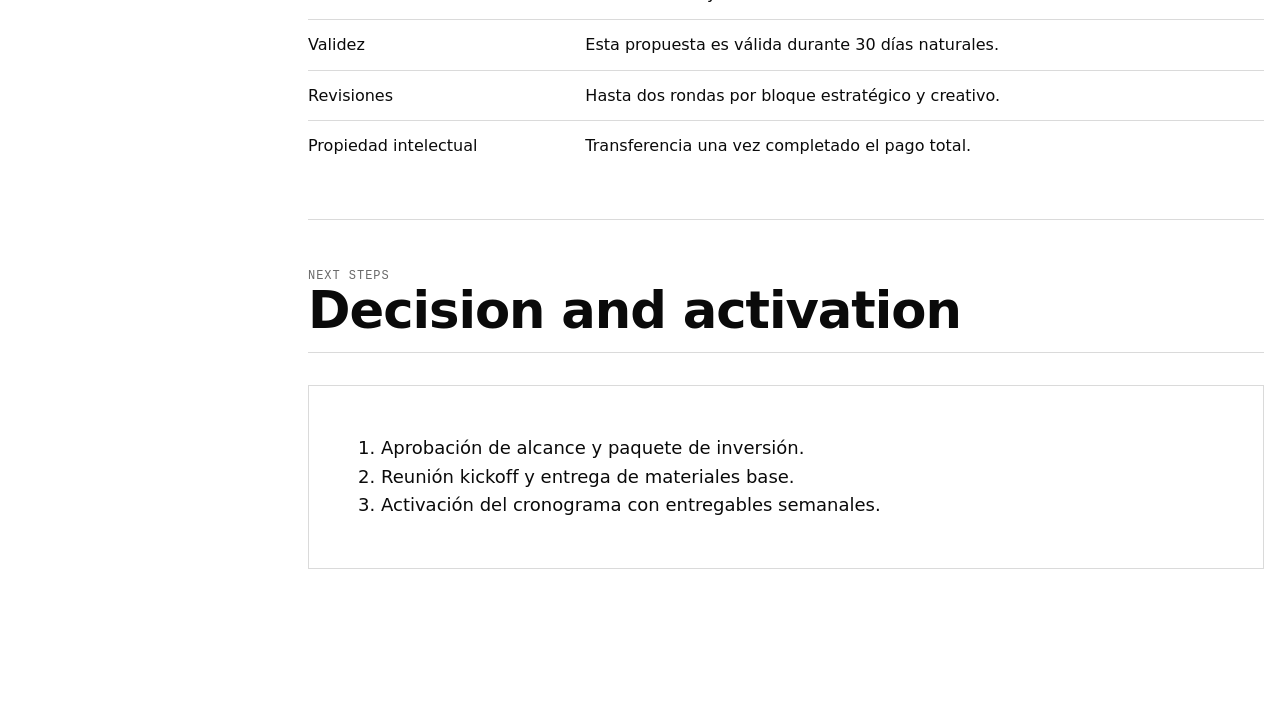
==== commit daf397dd: "Create unified editorial system across hub, landing, and proposals" ====
--- a/proposals/rosorta-abogados/index.html
+++ b/proposals/rosorta-abogados/index.html
@@ -3,405 +3,163 @@
   <head>
     <meta charset="UTF-8" />
     <meta name="viewport" content="width=device-width, initial-scale=1.0" />
-    <title>Propuesta · Rosorta Abogados</title>
-    <link rel="stylesheet" href="./styles.css" />
+    <title>Rosorta Abogados · VAN71 Proposal</title>
+    <link rel="stylesheet" href="../../styles.css" />
     <link rel="stylesheet" href="./print.css" media="print" />
   </head>
   <body>
-    <div class="progress" aria-hidden="true"><span id="progressBar"></span></div>
-
-    <div class="app-shell">
-      <aside class="rail no-print" aria-label="Índice de la propuesta">
-        <p class="rail__kicker">VAN71 Studio</p>
-        <h1 class="rail__title">Rosorta Abogados</h1>
-        <nav class="rail__nav" aria-label="Navegación principal">
-          <a href="#cover">Cover</a>
-          <a href="#abstract">Abstract</a>
-          <a href="#overview">Overview</a>
-          <a href="#core">Core</a>
-          <a href="#services">Services</a>
-          <a href="#timeline">Timeline</a>
-          <a href="#investment">Investment</a>
-          <a href="#terms">Terms</a>
-          <a href="#next-steps">Next Steps</a>
+    <div class="progress-bar" data-progress aria-hidden="true"><span></span></div>
+    <main class="page layout-with-rail">
+      <aside class="navigation-rail no-print" data-rail aria-hidden="false">
+        <p class="label">NavigationRail</p>
+        <h3>Rosorta Abogados</h3>
+        <nav aria-label="Índice de propuesta">
+          <a data-spy-link href="#hero">Hero</a>
+          <a data-spy-link href="#abstract">Abstract</a>
+          <a data-spy-link href="#overview">Overview</a>
+          <a data-spy-link href="#core">Core Service</a>
+          <a data-spy-link href="#services">Services</a>
+          <a data-spy-link href="#timeline">Timeline</a>
+          <a data-spy-link href="#investment">Investment</a>
+          <a data-spy-link href="#terms">Terms</a>
+          <a data-spy-link href="#next">Next steps</a>
         </nav>
-        <button id="printBtn" class="btn" type="button">Print / Export A4</button>
+        <button class="button" data-print type="button">Print A4</button>
       </aside>
 
-      <main class="main" id="mainContent">
-        <header class="hero section" id="cover" data-section>
-          <div class="section-header">
-            <p class="label">COVER</p>
-            <div class="rule-divider"></div>
+      <div>
+        <header class="section" id="hero">
+          <button class="button drawer-toggle no-print" data-rail-toggle type="button">Sections</button>
+          <p class="label">Commercial proposal</p>
+          <h1>Rosorta Abogados</h1>
+          <p class="hero-copy">Strategic communication / Branding / Social / Web</p>
+          <div class="grid mt-6">
+            <article class="card col-3"><p class="label">Client</p><p>Rosorta Abogados</p></article>
+            <article class="card col-3"><p class="label">Sector</p><p>Legal services</p></article>
+            <article class="card col-3"><p class="label">Date</p><p>2025</p></article>
+            <article class="card col-3"><p class="label">Prepared by</p><p>VAN71 Studio</p></article>
           </div>
-          <p class="hero__kicker">Commercial Proposal</p>
-          <h2>Propuesta — Rosorta Abogados</h2>
-          <p class="hero__subtitle">Strategic Communication / Branding / Social / Web</p>
-          <div class="meta-card card">
-            <div>
-              <p class="label">Client</p>
-              <p>Rosorta Abogados</p>
-            </div>
-            <div>
-              <p class="label">Sector</p>
-              <p>Legal services</p>
-            </div>
-            <div>
-              <p class="label">Date</p>
-              <p>2025</p>
-            </div>
-            <div>
-              <p class="label">Prepared by</p>
-              <p>VAN71 Studio</p>
-            </div>
-          </div>
-          <div class="hero__actions no-print">
-            <button id="printBtnSecondary" class="btn" type="button">Print / Export A4</button>
-            <button id="openNav" class="btn btn--ghost" type="button">Open sections</button>
-          </div>
+          <p class="no-print mt-4"><button class="button" data-print type="button">Print / Export A4</button></p>
         </header>
 
-        <section class="section" id="abstract" data-section>
-          <div class="section-header">
-            <p class="label">ABSTRACT</p>
-            <h2>Executive Abstract</h2>
-            <div class="rule-divider"></div>
-          </div>
-          <article class="card abstract-card">
-            <p>
-              Rosorta Abogados comunica hoy desde un enfoque tradicional, con una imagen fragmentada y un
-              posicionamiento poco definido. El objetivo de esta propuesta es transformar ese punto de partida en una
-              presencia legal contemporánea, clara y confiable. La aproximación integra estrategia de comunicación,
-              sistema visual y ejecución por canales para alinear todo el recorrido de marca. El resultado esperado es
-              una identidad consistente, una narrativa diferenciadora y una operación de contenidos que sostenga valor
-              a corto y largo plazo.
-            </p>
-            <div class="outcomes">
-              <p class="label">Outcomes</p>
-              <div class="chip-group">
-                <span class="chip">Clear positioning</span>
-                <span class="chip">Consistent identity</span>
-                <span class="chip">Channel execution</span>
-              </div>
-            </div>
+        <section class="section" id="abstract">
+          <div class="section-header"><p class="label">SectionHeader</p><h2>Executive abstract</h2><div class="rule-divider"></div></div>
+          <article class="card">
+            <p>Rosorta Abogados comunica desde un enfoque tradicional con identidad fragmentada. Esta propuesta plantea un sistema editorial que ordena su posicionamiento legal, acelera la captación de casos y da continuidad operativa con métricas claras, narrativa coherente y presencia digital escalable.</p>
           </article>
         </section>
 
-        <section class="section" id="overview" data-section>
-          <div class="section-header">
-            <p class="label">01</p>
-            <h2>Strategic Overview</h2>
-            <div class="rule-divider"></div>
+        <section class="section" id="overview">
+          <div class="section-header"><p class="label">Strategic overview</p><h2>Current diagnosis</h2><div class="rule-divider"></div></div>
+          <div class="grid">
+            <article class="card col-4"><h3>Percepción dispersa</h3><p class="small">Mensajes y piezas visuales sin un sistema editorial consistente.</p></article>
+            <article class="card col-4"><h3>Presencia digital mínima</h3><p class="small">Canales sin estructura de contenido ni narrativa de autoridad.</p></article>
+            <article class="card col-4"><h3>Oportunidad de diferenciación</h3><p class="small">Existe espacio para posicionar la firma como referencia confiable y moderna.</p></article>
           </div>
-          <div class="cards-grid cards-grid--3">
-            <article class="card">
-              <p class="label">Current situation</p>
-              <h3>Imagen tradicional y fragmentada</h3>
-              <p>
-                Rosorta Abogados comunica hoy desde un enfoque tradicional, con una imagen fragmentada y un
-                posicionamiento poco definido.
-              </p>
-              <div class="rule-divider"></div>
-              <p class="muted">Key note: La percepción de valor diferencial se diluye en un mercado legal competitivo.</p>
+        </section>
+
+        <section class="section" id="core">
+          <div class="section-header"><p class="label">Core service</p><h2>Strategic communication engine</h2><div class="rule-divider"></div></div>
+          <article class="card">
+            <p>Diseñamos un núcleo de comunicación que integra dirección estratégica, identidad verbal y visual, pauta editorial para redes, y experiencia web enfocada en conversiones. El resultado es un sistema operativo de marca capaz de sostener crecimiento y reputación.</p>
+          </article>
+        </section>
+
+        <section class="section" id="services">
+          <div class="section-header"><p class="label">Accordion</p><h2>Service modules</h2><div class="rule-divider"></div></div>
+          <div class="no-print inline-actions mb-4">
+            <button class="button underline" data-expand-all type="button">Expand all</button>
+            <button class="button underline" data-collapse-all type="button">Collapse all</button>
+          </div>
+          <div class="accordion">
+            <article class="accordion-item">
+              <button class="accordion-trigger" data-accordion-trigger aria-expanded="true" aria-controls="panel-1" type="button"><span>Brand Strategy</span><span class="label">Módulo 01</span></button>
+              <div class="accordion-panel" id="panel-1"><div class="inner"><p>Definición de posicionamiento, narrativa de especialidades y arquitectura de mensajes para casos prioritarios.</p></div></div>
             </article>
-            <article class="card">
-              <p class="label">Opportunity</p>
-              <h3>Diferenciar con claridad narrativa</h3>
-              <p>
-                La oportunidad está en diferenciar la firma a través de claridad narrativa, consistencia visual y una
-                comunicación estructurada en todos los puntos de contacto.
-              </p>
-              <div class="rule-divider"></div>
-              <p class="muted">Key note: Coherencia entre canales para construir recuerdo y confianza.</p>
+            <article class="accordion-item">
+              <button class="accordion-trigger" data-accordion-trigger aria-expanded="false" aria-controls="panel-2" type="button"><span>Identity System</span><span class="label">Módulo 02</span></button>
+              <div class="accordion-panel" id="panel-2" hidden><div class="inner"><p>Refinamiento de tono verbal, componentes visuales y criterios de uso para mantener consistencia en documentos y canales.</p></div></div>
             </article>
-            <article class="card">
-              <p class="label">Strategic direction</p>
-              <h3>Despacho moderno, cercano y con autoridad</h3>
-              <p>
-                La dirección estratégica propone posicionar a Rosorta como un despacho moderno, cercano y con
-                autoridad, construyendo una identidad coherente entre discurso, estética y experiencia digital.
-              </p>
-              <div class="rule-divider"></div>
-              <p class="muted">Key note: Enfoque escalable en narrativa, sistema visual y presencia web.</p>
+            <article class="accordion-item">
+              <button class="accordion-trigger" data-accordion-trigger aria-expanded="false" aria-controls="panel-3" type="button"><span>Social Editorial Plan</span><span class="label">Módulo 03</span></button>
+              <div class="accordion-panel" id="panel-3" hidden><div class="inner"><p>Calendario de contenidos, formatos de captación y guías de publicación orientadas a autoridad profesional.</p></div></div>
+            </article>
+            <article class="accordion-item">
+              <button class="accordion-trigger" data-accordion-trigger aria-expanded="false" aria-controls="panel-4" type="button"><span>Web Presence</span><span class="label">Módulo 04</span></button>
+              <div class="accordion-panel" id="panel-4" hidden><div class="inner"><p>Landing legal modular con estructura SEO, pruebas de mensajes y formularios de contacto accesibles.</p></div></div>
             </article>
           </div>
         </section>
 
-        <section class="section" id="core" data-section>
-          <div class="section-header">
-            <p class="label">02</p>
-            <h2>Strategic Communication &amp; Positioning</h2>
-            <div class="rule-divider"></div>
+        <section class="section" id="timeline">
+          <div class="section-header"><p class="label">Timeline</p><h2>Implementation plan</h2><div class="rule-divider"></div></div>
+          <div class="timeline-tabs no-print">
+            <button class="button active" data-timeline-btn data-target="phase-1" type="button">Phase 1</button>
+            <button class="button" data-timeline-btn data-target="phase-2" type="button">Phase 2</button>
+            <button class="button" data-timeline-btn data-target="phase-3" type="button">Phase 3</button>
           </div>
-          <div class="core-grid card">
-            <article>
-              <h3>What it is</h3>
-              <p>
-                Este servicio es la base de toda la propuesta. Desde aquí se define el criterio estratégico que ordena
-                branding, contenidos y presencia web.
-              </p>
-              <h3>Why it matters</h3>
-              <p>
-                Permite alinear decisiones de marca y comunicación con objetivos de negocio para sostener una
-                presencia sólida, legible y escalable.
-              </p>
+          <div class="timeline">
+            <article class="timeline-panel active" id="phase-1" data-timeline-panel>
+              <p class="label">Semanas 1–2</p><h3>Diagnóstico y enfoque</h3><p class="small">Auditoría de comunicación, definición de objetivos y mapa de prioridades por servicio.</p>
             </article>
-            <article>
-              <h3>What’s included</h3>
-              <ul class="checklist">
-                <li><span class="chip">Diagnosis</span><span>Diagnosis</span></li>
-                <li><span class="chip">Positioning</span><span>Brand positioning</span></li>
-                <li><span class="chip">Strategy</span><span>Communication strategy</span></li>
-                <li><span class="chip">Narrative</span><span>Narrative definition</span></li>
-                <li><span class="chip">Direction</span><span>Image direction</span></li>
-              </ul>
+            <article class="timeline-panel" id="phase-2" data-timeline-panel>
+              <p class="label">Semanas 3–5</p><h3>Diseño de sistema</h3><p class="small">Producción de lineamientos de marca y set inicial de contenidos para activación digital.</p>
             </article>
-          </div>
-          <aside class="callout card">
-            <p class="label">Foundation</p>
-            <p>This is the foundation across all modules.</p>
-          </aside>
-        </section>
-
-        <section class="section" id="services" data-section>
-          <div class="section-header">
-            <p class="label">03</p>
-            <h2>Services</h2>
-            <div class="rule-divider"></div>
-          </div>
-          <div class="services-controls no-print">
-            <button id="toggleAll" class="btn btn--ghost" type="button" aria-pressed="false">Expand all</button>
-          </div>
-          <div class="accordion" aria-label="Servicios activos">
-            <article class="accordion-item card" data-accordion-item>
-              <h3>
-                <button
-                  class="accordion-trigger"
-                  id="acc-branding-btn"
-                  aria-expanded="true"
-                  aria-controls="acc-branding-panel"
-                  type="button"
-                >
-                  <span>Branding &amp; Corporate Identity</span>
-                  <span class="chips"><span class="chip">Active</span><span class="chip">Setup</span></span>
-                  <span class="chevron" aria-hidden="true"></span>
-                </button>
-              </h3>
-              <div class="accordion-panel is-open" id="acc-branding-panel" role="region" aria-labelledby="acc-branding-btn">
-                <div class="accordion-panel__grid">
-                  <div>
-                    <p class="label">Deliverables</p>
-                    <ul><li>Logo refinement</li><li>Color system</li><li>Typography</li><li>Visual guidelines</li></ul>
-                  </div>
-                  <div>
-                    <p class="label">Cadence</p>
-                    <p>Semanal en fase de diseño; validaciones quincenales con equipo cliente.</p>
-                  </div>
-                  <div>
-                    <p class="label">Outputs</p>
-                    <p>Sistema visual, manual breve y archivos listos para uso digital.</p>
-                  </div>
-                  <div>
-                    <p class="label">Dependencies</p>
-                    <p>Acceso a activos existentes y feedback consolidado por ronda.</p>
-                  </div>
-                </div>
-              </div>
-            </article>
-
-            <article class="accordion-item card" data-accordion-item>
-              <h3>
-                <button
-                  class="accordion-trigger"
-                  id="acc-social-btn"
-                  aria-expanded="false"
-                  aria-controls="acc-social-panel"
-                  type="button"
-                >
-                  <span>Social Media Management</span>
-                  <span class="chips"><span class="chip">Active</span><span class="chip">Ongoing</span></span>
-                  <span class="chevron" aria-hidden="true"></span>
-                </button>
-              </h3>
-              <div class="accordion-panel" id="acc-social-panel" role="region" aria-labelledby="acc-social-btn">
-                <div class="accordion-panel__grid">
-                  <div>
-                    <p class="label">Deliverables</p>
-                    <ul><li>Content strategy</li><li>Visual direction</li><li>Monthly calendar</li><li>Post creation guidelines</li></ul>
-                  </div>
-                  <div>
-                    <p class="label">Cadence</p>
-                    <p>Ritmo mensual con planificación y producción semanal por bloques.</p>
-                  </div>
-                  <div>
-                    <p class="label">Outputs</p>
-                    <p>Calendario editorial, piezas publicables y lineamientos de tono.</p>
-                  </div>
-                  <div>
-                    <p class="label">Dependencies</p>
-                    <p>Acceso a casos, aprobaciones internas y materiales de respaldo.</p>
-                  </div>
-                </div>
-              </div>
-            </article>
-
-            <article class="accordion-item card" data-accordion-item>
-              <h3>
-                <button
-                  class="accordion-trigger"
-                  id="acc-landing-btn"
-                  aria-expanded="false"
-                  aria-controls="acc-landing-panel"
-                  type="button"
-                >
-                  <span>Landing / Web Presence</span>
-                  <span class="chips"><span class="chip">Active</span><span class="chip">Setup</span></span>
-                  <span class="chevron" aria-hidden="true"></span>
-                </button>
-              </h3>
-              <div class="accordion-panel" id="acc-landing-panel" role="region" aria-labelledby="acc-landing-btn">
-                <div class="accordion-panel__grid">
-                  <div>
-                    <p class="label">Deliverables</p>
-                    <ul><li>Website concept</li><li>UX structure</li><li>Design</li><li>Development (HTML)</li><li>Deployment</li></ul>
-                  </div>
-                  <div>
-                    <p class="label">Cadence</p>
-                    <p>Sprints semanales entre estructura, diseño y desarrollo.</p>
-                  </div>
-                  <div>
-                    <p class="label">Outputs</p>
-                    <p>Landing funcional, contenidos estructurados y checklist de publicación.</p>
-                  </div>
-                  <div>
-                    <p class="label">Dependencies</p>
-                    <p>Hosting, accesos técnicos y aprobación de contenidos finales.</p>
-                  </div>
-                </div>
-              </div>
+            <article class="timeline-panel" id="phase-3" data-timeline-panel>
+              <p class="label">Semanas 6–8</p><h3>Implementación y ajuste</h3><p class="small">Lanzamiento de web, publicaciones, medición y optimización con foco en captación.</p>
             </article>
           </div>
         </section>
 
-        <section class="section" id="timeline" data-section>
-          <div class="section-header">
-            <p class="label">04</p>
-            <h2>Timeline</h2>
-            <div class="rule-divider"></div>
-          </div>
-          <div class="timeline card">
-            <div class="timeline-tabs" role="tablist" aria-label="Phases">
-              <button role="tab" id="phase-tab-1" aria-selected="true" aria-controls="phase-panel-1" class="timeline-tab">Phase 1 Strategy <span>Week 1–2</span></button>
-              <button role="tab" id="phase-tab-2" aria-selected="false" aria-controls="phase-panel-2" class="timeline-tab">Phase 2 Branding <span>Week 2–4</span></button>
-              <button role="tab" id="phase-tab-3" aria-selected="false" aria-controls="phase-panel-3" class="timeline-tab">Phase 3 Implementation <span>Week 4–6</span></button>
-            </div>
-            <div class="timeline-panels">
-              <article id="phase-panel-1" role="tabpanel" aria-labelledby="phase-tab-1" class="timeline-panel is-active">
-                <h3>Goals</h3>
-                <p>Definir diagnóstico, posicionamiento y narrativa de marca.</p>
-                <h3>Key actions</h3>
-                <p>Discovery, arquitectura de mensajes y dirección comunicacional.</p>
-                <h3>Validation checkpoint</h3>
-                <p>Aprobación estratégica para activar diseño y ejecución.</p>
-              </article>
-              <article id="phase-panel-2" role="tabpanel" aria-labelledby="phase-tab-2" class="timeline-panel" hidden>
-                <h3>Goals</h3>
-                <p>Construir identidad visual coherente con la propuesta de valor.</p>
-                <h3>Key actions</h3>
-                <p>Refinamiento de logo, sistema tipográfico y reglas de uso.</p>
-                <h3>Validation checkpoint</h3>
-                <p>Validación de sistema visual y consistencia de marca.</p>
-              </article>
-              <article id="phase-panel-3" role="tabpanel" aria-labelledby="phase-tab-3" class="timeline-panel" hidden>
-                <h3>Goals</h3>
-                <p>Implementar presencia digital y activar operación de canales.</p>
-                <h3>Key actions</h3>
-                <p>Diseño/desarrollo landing, setup social y lineamientos operativos.</p>
-                <h3>Validation checkpoint</h3>
-                <p>Salida a producción y plan de iteración inicial.</p>
-              </article>
-            </div>
+        <section class="section" id="investment">
+          <div class="section-header"><p class="label">PricingCards</p><h2>Investment</h2><div class="rule-divider"></div></div>
+          <label class="chip soft no-print mb-4">
+            <input data-pricing-toggle type="checkbox" /> Mostrar valor trimestral
+          </label>
+          <div class="pricing-grid">
+            <article class="card">
+              <p class="label">Base</p><h3>Strategic Essentials</h3>
+              <p class="price"><span data-price-monthly data-price-yearly="€3.300">€1.200</span> <span data-price-period>/mes</span></p>
+              <p class="small">Dirección, narrativa y seguimiento quincenal.</p>
+            </article>
+            <article class="card">
+              <p class="label">Growth</p><h3>Brand + Social</h3>
+              <p class="price"><span data-price-monthly data-price-yearly="€4.800">€1.700</span> <span data-price-period>/mes</span></p>
+              <p class="small">Incluye producción editorial para redes y coordinación de campaña.</p>
+            </article>
+            <article class="card">
+              <p class="label">Full</p><h3>Communication System</h3>
+              <p class="price"><span data-price-monthly data-price-yearly="€6.900">€2.400</span> <span data-price-period>/mes</span></p>
+              <p class="small">Estrategia, identidad, social y web con reporte ejecutivo mensual.</p>
+            </article>
           </div>
         </section>
 
-        <section class="section" id="investment" data-section>
-          <div class="section-header">
-            <p class="label">05</p>
-            <h2>Investment</h2>
-            <div class="rule-divider"></div>
-          </div>
-          <div class="pricing-controls no-print" role="group" aria-label="Toggle pricing">
-            <button class="btn toggle-btn is-active" data-pricing-view="oneoff" type="button">One-off</button>
-            <button class="btn toggle-btn" data-pricing-view="monthly" type="button">Monthly</button>
-          </div>
-          <div class="cards-grid pricing-grid">
-            <article class="card pricing-card" data-type="oneoff">
-              <p class="label">One-off</p>
-              <h3>Strategic Setup</h3>
-              <p class="amount">2.500€</p>
-            </article>
-            <article class="card pricing-card" data-type="oneoff">
-              <p class="label">One-off</p>
-              <h3>Branding</h3>
-              <p class="amount">3.000€</p>
-            </article>
-            <article class="card pricing-card" data-type="oneoff">
-              <p class="label">One-off</p>
-              <h3>Landing</h3>
-              <p class="amount">1.800€</p>
-            </article>
-            <article class="card pricing-card" data-type="monthly">
-              <p class="label">Monthly</p>
-              <h3>Social Media</h3>
-              <p class="amount">1.200€/month</p>
-              <p class="muted">Setup is paid once before recurring operation.</p>
-            </article>
-          </div>
-          <div class="pricing-total card">
-            <p class="label">Total first month</p>
-            <p class="amount">8.500€</p>
-            <p class="muted">Includes setup + all one-off modules + first monthly retainer.</p>
+        <section class="section" id="terms">
+          <div class="section-header"><p class="label">Terms</p><h2>Operational terms</h2><div class="rule-divider"></div></div>
+          <table class="table">
+            <thead><tr><th>Condición</th><th>Detalle</th></tr></thead>
+            <tbody>
+              <tr><td>Inicio</td><td>50% a la firma y 50% a los 30 días.</td></tr>
+              <tr><td>Validez</td><td>Esta propuesta es válida durante 30 días naturales.</td></tr>
+              <tr><td>Revisiones</td><td>Hasta dos rondas por bloque estratégico y creativo.</td></tr>
+              <tr><td>Propiedad intelectual</td><td>Transferencia una vez completado el pago total.</td></tr>
+            </tbody>
+          </table>
+        </section>
+
+        <section class="section" id="next">
+          <div class="section-header"><p class="label">Next steps</p><h2>Decision and activation</h2><div class="rule-divider"></div></div>
+          <div class="card">
+            <ol>
+              <li>Aprobación de alcance y paquete de inversión.</li>
+              <li>Reunión kickoff y entrega de materiales base.</li>
+              <li>Activación del cronograma con entregables semanales.</li>
+            </ol>
           </div>
         </section>
-
-        <section class="section" id="terms" data-section>
-          <div class="section-header">
-            <p class="label">06</p>
-            <h2>Terms</h2>
-            <div class="rule-divider"></div>
-          </div>
-          <ul class="terms card">
-            <li>Project duration estimada: entre 6 y 9 semanas según validaciones.</li>
-            <li>Payment conditions: 50% inicio, 30% en fase intermedia, 20% al cierre.</li>
-            <li>Scope flexibility: ajustes puntuales permitidos; ampliaciones se cotizan por separado.</li>
-          </ul>
-        </section>
-
-        <section class="section" id="next-steps" data-section>
-          <div class="section-header">
-            <p class="label">07</p>
-            <h2>Next Steps</h2>
-            <div class="rule-divider"></div>
-          </div>
-          <div class="cards-grid cards-grid--3">
-            <article class="card step-card"><p class="label">01</p><h3>Approve scope &amp; modules</h3><p>Approval de propuesta y alcance.</p></article>
-            <article class="card step-card"><p class="label">02</p><h3>Kick-off call + access</h3><p>Definición de start date y equipo responsable.</p></article>
-            <article class="card step-card"><p class="label">03</p><h3>Start Phase 1</h3><p>Kick-off estratégico y activación de Phase 1.</p></article>
-          </div>
-        </section>
-      </main>
-    </div>
-
-    <div id="mobileDrawer" class="drawer no-print" aria-hidden="true">
-      <div class="drawer__panel">
-        <div class="drawer__header">
-          <p class="label">Sections</p>
-          <button id="closeNav" class="btn btn--ghost" type="button">Close</button>
-        </div>
-        <nav class="drawer__nav" aria-label="Navegación móvil"></nav>
       </div>
-    </div>
-
-    <script src="./app.js"></script>
+    </main>
+    <script src="../../app.js" defer></script>
   </body>
 </html>
--- a/styles.css
+++ b/styles.css
@@ -0,0 +1,310 @@
+:root {
+  --bg: #ffffff;
+  --fg: #0a0a0a;
+  --muted: #6a6a6a;
+  --line: rgba(10, 10, 10, 0.15);
+  --hover: rgba(10, 10, 10, 0.03);
+  --accent: #ff3b30;
+  --accent-soft: rgba(255, 59, 48, 0.08);
+
+  --font-sans: Inter, system-ui, -apple-system, "Segoe UI", Roboto, Arial, sans-serif;
+  --font-mono: "Space Mono", "JetBrains Mono", ui-monospace, SFMono-Regular, Menlo, Consolas, monospace;
+
+  --s1: 4px;
+  --s2: 8px;
+  --s3: 12px;
+  --s4: 16px;
+  --s5: 24px;
+  --s6: 32px;
+  --s7: 48px;
+  --s8: 72px;
+  --s9: 96px;
+
+  --container-max: 1280px;
+  --radius: 2px;
+  --transition-fast: 180ms ease-out;
+}
+
+* { box-sizing: border-box; }
+html { scroll-behavior: smooth; }
+body {
+  margin: 0;
+  color: var(--fg);
+  background: var(--bg);
+  font-family: var(--font-sans);
+  line-height: 1.6;
+  text-rendering: optimizeLegibility;
+}
+
+a { color: inherit; text-underline-offset: 0.18em; }
+a:hover { text-decoration-thickness: 2px; }
+
+img { max-width: 100%; display: block; }
+
+:focus-visible {
+  outline: 2px solid var(--fg);
+  outline-offset: 2px;
+}
+
+.progress-bar {
+  position: fixed;
+  inset: 0 0 auto;
+  height: 2px;
+  background: var(--line);
+  z-index: 90;
+}
+.progress-bar > span {
+  display: block;
+  height: 100%;
+  width: 0;
+  background: var(--fg);
+  transition: width 80ms linear;
+}
+
+.page {
+  width: min(100% - var(--s6), var(--container-max));
+  margin-inline: auto;
+  padding-block: var(--s7) var(--s9);
+}
+
+.grid {
+  display: grid;
+  gap: var(--s5);
+  grid-template-columns: repeat(12, minmax(0, 1fr));
+}
+
+.stack > * + * { margin-top: var(--s5); }
+
+.label {
+  margin: 0;
+  font: 500 12px/1.4 var(--font-mono);
+  letter-spacing: 0.08em;
+  text-transform: uppercase;
+  color: var(--muted);
+}
+
+h1,
+h2,
+h3,
+h4,
+p { margin: 0; }
+
+h1 {
+  font-size: clamp(48px, 6vw, 96px);
+  line-height: 0.95;
+  letter-spacing: -0.02em;
+}
+
+h2 {
+  font-size: clamp(32px, 4vw, 64px);
+  line-height: 1;
+  letter-spacing: -0.02em;
+}
+
+h3 { font-size: 20px; line-height: 1.2; letter-spacing: -0.01em; }
+p, li { font-size: clamp(16px, 1.6vw, 18px); color: var(--fg); }
+small, .small { font-size: 14px; color: var(--muted); }
+
+.rule-divider {
+  border-top: 1px solid var(--line);
+  margin-top: var(--s4);
+}
+
+.section {
+  padding-block: var(--s7);
+  border-top: 1px solid var(--line);
+  scroll-margin-top: var(--s8);
+}
+.section:first-of-type { border-top: 0; padding-top: 0; }
+
+.section-header {
+  margin-bottom: var(--s6);
+}
+
+.card {
+  border: 1px solid var(--line);
+  padding: var(--s6);
+  background: var(--bg);
+  transition: background var(--transition-fast), transform var(--transition-fast), border-color var(--transition-fast);
+}
+.card:hover {
+  background: var(--hover);
+  transform: translateY(-2px);
+  border-color: rgba(10, 10, 10, 0.3);
+}
+
+.chip {
+  display: inline-flex;
+  align-items: center;
+  gap: var(--s2);
+  border: 1px solid var(--line);
+  padding: var(--s2) var(--s3);
+  font: 500 12px/1 var(--font-mono);
+  text-transform: uppercase;
+  letter-spacing: 0.08em;
+}
+.chip.soft {
+  border-color: transparent;
+  background: var(--accent-soft);
+}
+
+.button {
+  display: inline-flex;
+  align-items: center;
+  justify-content: center;
+  border: 1px solid var(--line);
+  background: transparent;
+  color: var(--fg);
+  font: 500 12px/1 var(--font-mono);
+  letter-spacing: 0.08em;
+  text-transform: uppercase;
+  padding: var(--s3) var(--s4);
+  cursor: pointer;
+  text-decoration: none;
+  transition: background var(--transition-fast), border-color var(--transition-fast);
+}
+.button:hover { background: var(--hover); border-color: var(--fg); }
+.button.underline { border: 0; border-bottom: 1px solid var(--line); padding-inline: 0; }
+
+.navigation-rail {
+  position: sticky;
+  top: var(--s5);
+  align-self: start;
+  display: grid;
+  gap: var(--s4);
+}
+.navigation-rail nav {
+  display: grid;
+  gap: var(--s1);
+}
+.navigation-rail a {
+  font: 500 12px/1.5 var(--font-mono);
+  text-transform: uppercase;
+  letter-spacing: 0.08em;
+  text-decoration: none;
+  color: var(--muted);
+  border-left: 1px solid transparent;
+  padding-left: var(--s3);
+}
+.navigation-rail a.active,
+.navigation-rail a:hover {
+  color: var(--fg);
+  border-left-color: var(--fg);
+}
+
+.accordion-item {
+  border-top: 1px solid var(--line);
+}
+.accordion-trigger {
+  width: 100%;
+  text-align: left;
+  background: none;
+  border: 0;
+  display: flex;
+  justify-content: space-between;
+  align-items: baseline;
+  gap: var(--s4);
+  padding: var(--s4) 0;
+  cursor: pointer;
+}
+.accordion-trigger span:first-child {
+  font-size: 20px;
+  letter-spacing: -0.01em;
+}
+.accordion-panel {
+  max-height: 0;
+  overflow: hidden;
+  transition: max-height 190ms ease-out;
+}
+.accordion-panel[hidden] { display: block; }
+.accordion-panel .inner { padding: 0 0 var(--s5); color: var(--muted); }
+
+.timeline {
+  border-left: 1px solid var(--line);
+  padding-left: var(--s5);
+  display: grid;
+  gap: var(--s5);
+}
+.timeline-tabs {
+  display: flex;
+  flex-wrap: wrap;
+  gap: var(--s2);
+}
+.timeline-panel { display: none; }
+.timeline-panel.active { display: block; }
+
+.pricing-grid { display: grid; gap: var(--s4); grid-template-columns: repeat(3, minmax(0, 1fr)); }
+.price { font-size: clamp(28px, 3vw, 42px); line-height: 1; margin-top: var(--s4); }
+
+.table {
+  width: 100%;
+  border-collapse: collapse;
+  font-size: 16px;
+}
+.table th,
+.table td {
+  text-align: left;
+  padding: var(--s3) 0;
+  border-top: 1px solid var(--line);
+}
+.table th { font: 500 12px/1.4 var(--font-mono); text-transform: uppercase; letter-spacing: 0.08em; color: var(--muted); }
+
+.hero-copy { max-width: 74ch; color: var(--muted); margin-top: var(--s5); }
+.link-grid { display: grid; gap: var(--s4); }
+
+.layout-with-rail {
+  display: grid;
+  gap: var(--s6);
+  grid-template-columns: 260px minmax(0, 1fr);
+}
+
+.drawer-toggle { display: none; }
+
+
+.col-3 { grid-column: span 3; }
+.col-4 { grid-column: span 4; }
+.col-6 { grid-column: span 6; }
+.mt-4 { margin-top: var(--s4); }
+.mt-6 { margin-top: var(--s6); }
+.mb-4 { margin-bottom: var(--s4); }
+.inline-actions { display: flex; gap: var(--s3); }
+
+@media (max-width: 1024px) {
+  .grid { grid-template-columns: repeat(8, minmax(0, 1fr)); }
+  .col-3 { grid-column: span 4; }
+  .col-4 { grid-column: span 4; }
+  .col-6 { grid-column: span 8; }
+  .pricing-grid { grid-template-columns: repeat(2, minmax(0, 1fr)); }
+  .layout-with-rail { grid-template-columns: 1fr; }
+  .navigation-rail {
+    position: fixed;
+    top: 0;
+    left: 0;
+    width: min(82vw, 340px);
+    height: 100vh;
+    background: var(--bg);
+    border-right: 1px solid var(--line);
+    padding: var(--s6) var(--s5);
+    transform: translateX(-100%);
+    transition: transform var(--transition-fast);
+    z-index: 95;
+  }
+  .navigation-rail.open { transform: translateX(0); }
+  .drawer-toggle { display: inline-flex; }
+}
+
+@media (max-width: 720px) {
+  .page { width: min(100% - var(--s5), var(--container-max)); padding-block: var(--s6) var(--s8); }
+  .grid { grid-template-columns: repeat(4, minmax(0, 1fr)); }
+  .col-3, .col-4, .col-6 { grid-column: span 4; }
+  .pricing-grid { grid-template-columns: 1fr; }
+}
+
+@media (prefers-reduced-motion: reduce) {
+  *, *::before, *::after {
+    animation-duration: 0.01ms !important;
+    animation-iteration-count: 1 !important;
+    transition-duration: 0.01ms !important;
+    scroll-behavior: auto !important;
+  }
+}
--- a/proposals/rosorta-abogados/print.css
+++ b/proposals/rosorta-abogados/print.css
@@ -1,110 +1,79 @@
 @page {
   size: A4;
-  margin: 14mm;
+  margin: 14mm 12mm;
 }
 
 :root {
-  --print-line: #b9b9b9;
+  --fg: #000;
+  --line: rgba(0, 0, 0, 0.25);
 }
 
 * {
-  box-shadow: none !important;
-  text-shadow: none !important;
+  -webkit-print-color-adjust: exact;
+  print-color-adjust: exact;
 }
 
 body {
+  background: #fff;
   color: #000;
-  background: #fff;
-  font-size: 10.8pt;
-  line-height: 1.4;
-}
-
-body::before {
-  content: "Rosorta Abogados — Proposal — VAN71";
-  display: block;
-  margin-bottom: 5mm;
-  font-size: 9pt;
-  letter-spacing: 0.04em;
-}
-
-body::after {
-  content: "Page " counter(page);
-  position: fixed;
-  bottom: 4mm;
-  right: 0;
-  font-size: 8pt;
 }
 
 .no-print,
-.progress,
-.drawer,
-.hero__actions,
-.pricing-controls,
-.services-controls {
+.progress-bar,
+.navigation-rail,
+.drawer-toggle,
+button,
+input {
   display: none !important;
 }
 
-.app-shell,
-.main,
-.section,
-.core-grid,
-.cards-grid,
-.pricing-grid,
-.meta-card,
-.accordion-panel__grid {
-  display: block !important;
-  max-width: 100% !important;
-  gap: 0 !important;
-  padding: 0 !important;
+.page {
+  width: 100%;
+  padding: 0;
+  margin: 0;
+}
+
+.layout-with-rail {
+  display: block;
 }
 
 .section {
-  margin-bottom: 7mm;
+  break-before: page;
+  page-break-before: always;
+  break-inside: avoid;
+  page-break-inside: avoid;
+  padding-block: 10mm;
 }
 
-#core,
-#services,
-#timeline,
-#investment,
-#terms {
-  break-before: page;
-  page-break-before: always;
+#hero {
+  break-before: auto;
+  page-break-before: auto;
 }
 
-h2 {
-  font-size: 22pt !important;
-}
-
-.hero h2 {
-  font-size: 27pt !important;
-}
+h1 { font-size: 42pt; }
+h2 { font-size: 24pt; }
+h3 { font-size: 14pt; }
+p, li, td, th { font-size: 11pt; }
 
 .card,
-.accordion-item,
+.table,
 .timeline,
-.pricing-total,
-.terms {
-  border: 1px solid var(--print-line) !important;
-  padding: 4mm !important;
-  margin-bottom: 3mm !important;
+.pricing-grid > * {
   break-inside: avoid;
   page-break-inside: avoid;
-  background: #fff !important;
-  transform: none !important;
+  border-color: rgba(0, 0, 0, 0.35) !important;
 }
 
 .accordion-panel {
-  display: block !important;
   max-height: none !important;
   overflow: visible !important;
 }
 
-.chevron {
-  display: none;
+.accordion-panel[hidden] {
+  display: block !important;
 }
 
-p,
-li {
+p {
   widows: 3;
   orphans: 3;
 }
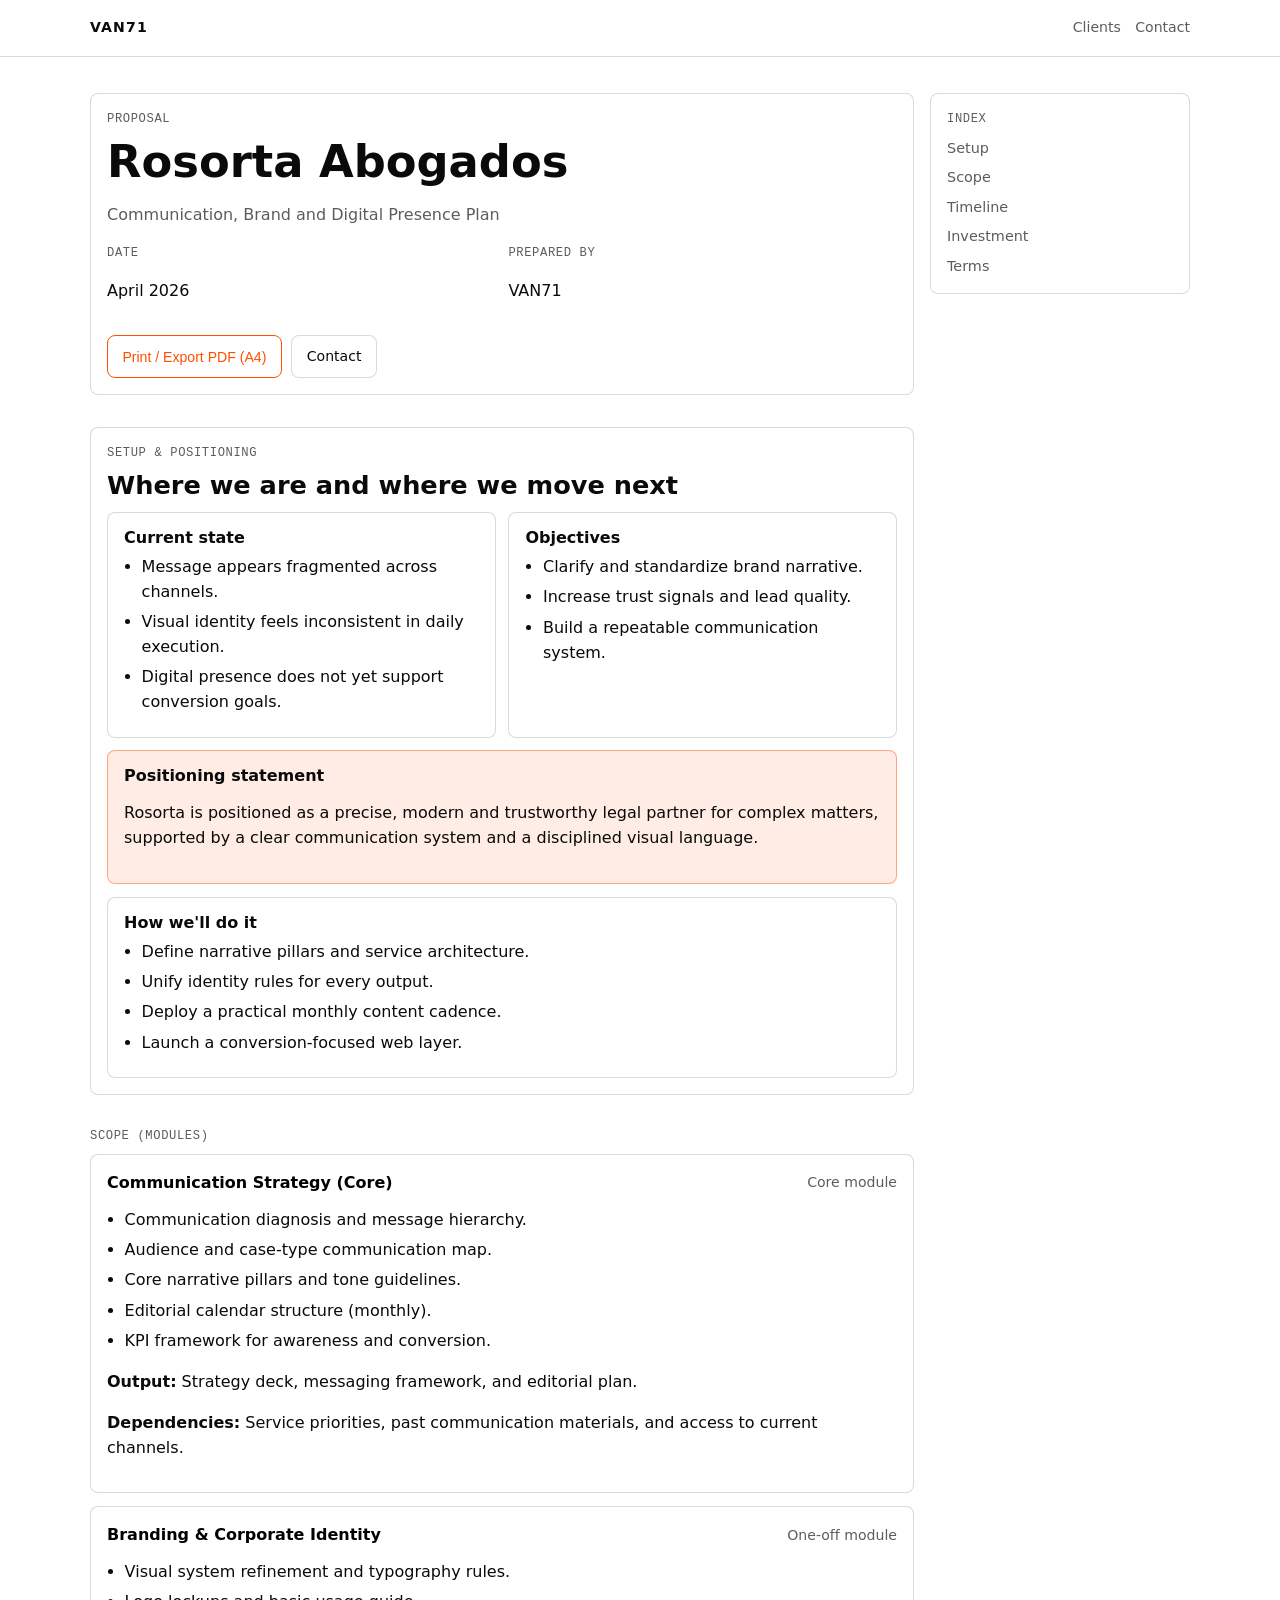
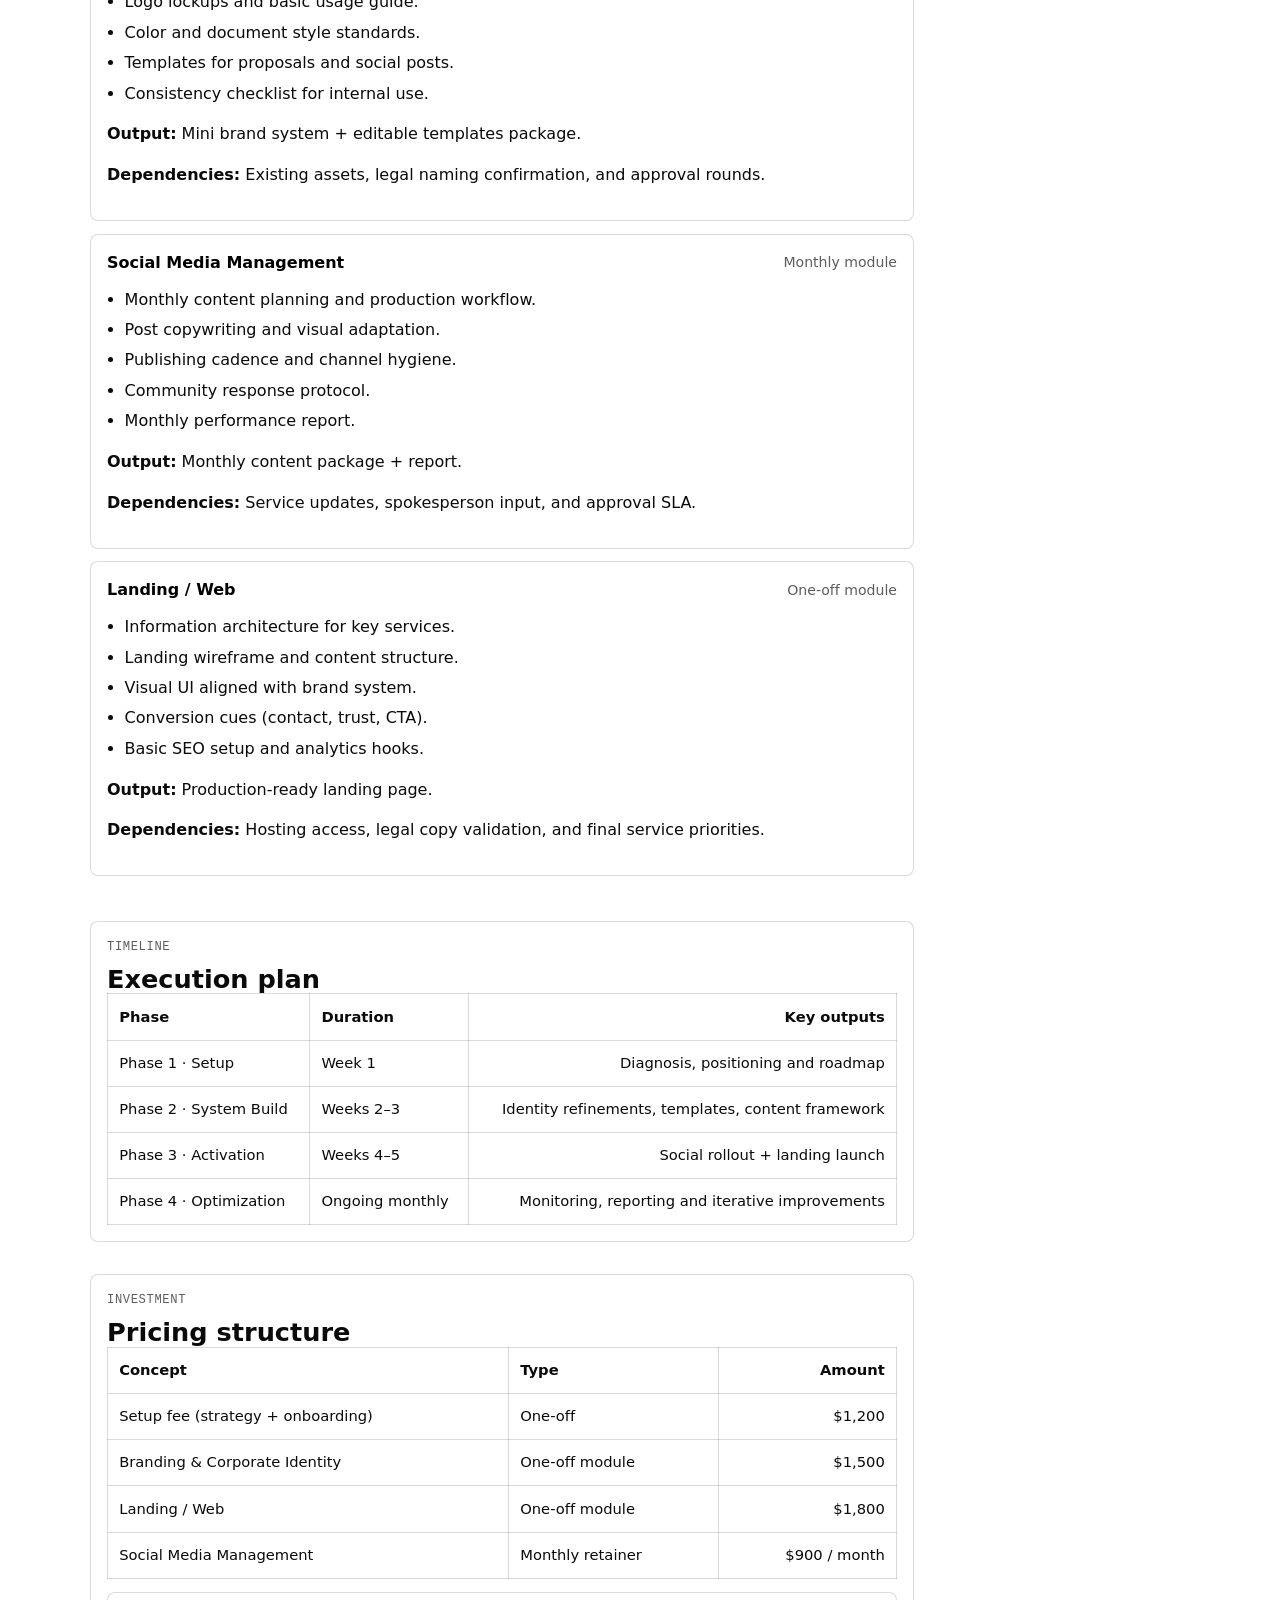
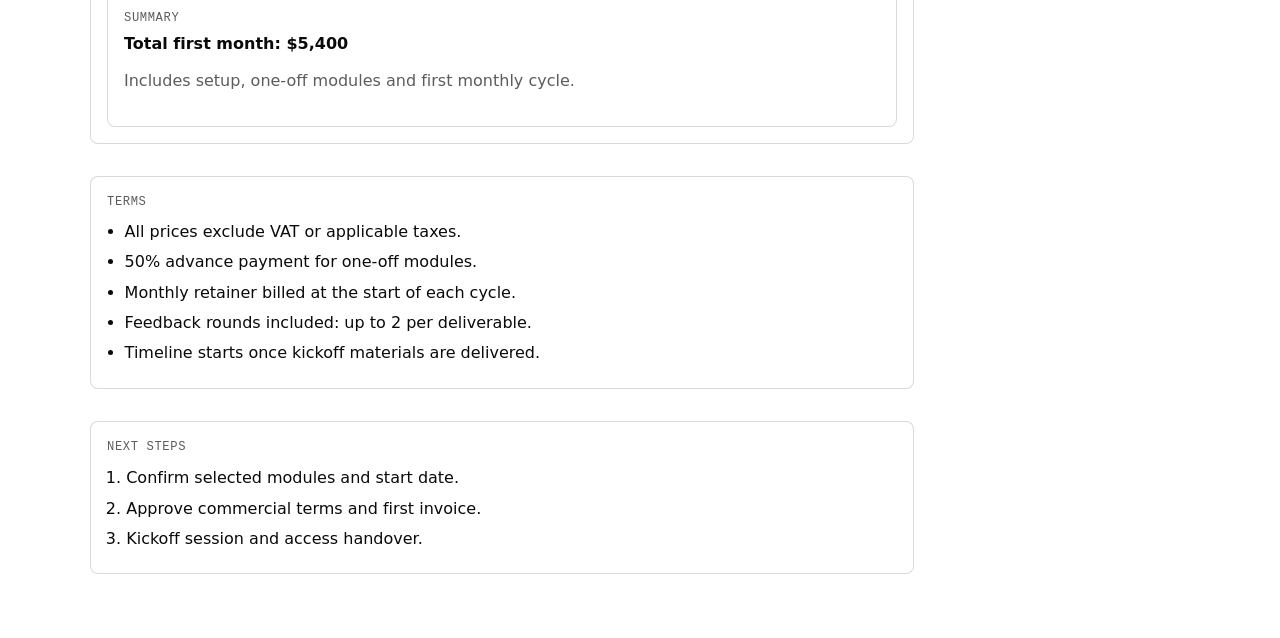
==== commit 3e2f4dc5: "Refactor VAN71 home and Rosorta proposal to app-style UI" ====
--- a/proposals/rosorta-abogados/index.html
+++ b/proposals/rosorta-abogados/index.html
@@ -4,162 +4,217 @@
     <meta charset="UTF-8" />
     <meta name="viewport" content="width=device-width, initial-scale=1.0" />
     <title>Rosorta Abogados · VAN71 Proposal</title>
-    <link rel="stylesheet" href="../../styles.css" />
+    <link rel="stylesheet" href="../../assets/van71-ui.css" />
+    <link rel="stylesheet" href="./styles.css" />
     <link rel="stylesheet" href="./print.css" media="print" />
   </head>
   <body>
-    <div class="progress-bar" data-progress aria-hidden="true"><span></span></div>
-    <main class="page layout-with-rail">
-      <aside class="navigation-rail no-print" data-rail aria-hidden="false">
-        <p class="label">NavigationRail</p>
-        <h3>Rosorta Abogados</h3>
-        <nav aria-label="Índice de propuesta">
-          <a data-spy-link href="#hero">Hero</a>
-          <a data-spy-link href="#abstract">Abstract</a>
-          <a data-spy-link href="#overview">Overview</a>
-          <a data-spy-link href="#core">Core Service</a>
-          <a data-spy-link href="#services">Services</a>
-          <a data-spy-link href="#timeline">Timeline</a>
-          <a data-spy-link href="#investment">Investment</a>
-          <a data-spy-link href="#terms">Terms</a>
-          <a data-spy-link href="#next">Next steps</a>
+    <header class="topbar no-print">
+      <div class="topbar__inner">
+        <div class="brand">VAN71</div>
+        <nav aria-label="Principal">
+          <a href="../../index.html">Clients</a>
+          <a href="mailto:hello@van71.studio">Contact</a>
         </nav>
-        <button class="button" data-print type="button">Print A4</button>
-      </aside>
-
-      <div>
-        <header class="section" id="hero">
-          <button class="button drawer-toggle no-print" data-rail-toggle type="button">Sections</button>
-          <p class="label">Commercial proposal</p>
-          <h1>Rosorta Abogados</h1>
-          <p class="hero-copy">Strategic communication / Branding / Social / Web</p>
-          <div class="grid mt-6">
-            <article class="card col-3"><p class="label">Client</p><p>Rosorta Abogados</p></article>
-            <article class="card col-3"><p class="label">Sector</p><p>Legal services</p></article>
-            <article class="card col-3"><p class="label">Date</p><p>2025</p></article>
-            <article class="card col-3"><p class="label">Prepared by</p><p>VAN71 Studio</p></article>
-          </div>
-          <p class="no-print mt-4"><button class="button" data-print type="button">Print / Export A4</button></p>
-        </header>
-
-        <section class="section" id="abstract">
-          <div class="section-header"><p class="label">SectionHeader</p><h2>Executive abstract</h2><div class="rule-divider"></div></div>
-          <article class="card">
-            <p>Rosorta Abogados comunica desde un enfoque tradicional con identidad fragmentada. Esta propuesta plantea un sistema editorial que ordena su posicionamiento legal, acelera la captación de casos y da continuidad operativa con métricas claras, narrativa coherente y presencia digital escalable.</p>
-          </article>
-        </section>
-
-        <section class="section" id="overview">
-          <div class="section-header"><p class="label">Strategic overview</p><h2>Current diagnosis</h2><div class="rule-divider"></div></div>
-          <div class="grid">
-            <article class="card col-4"><h3>Percepción dispersa</h3><p class="small">Mensajes y piezas visuales sin un sistema editorial consistente.</p></article>
-            <article class="card col-4"><h3>Presencia digital mínima</h3><p class="small">Canales sin estructura de contenido ni narrativa de autoridad.</p></article>
-            <article class="card col-4"><h3>Oportunidad de diferenciación</h3><p class="small">Existe espacio para posicionar la firma como referencia confiable y moderna.</p></article>
-          </div>
-        </section>
-
-        <section class="section" id="core">
-          <div class="section-header"><p class="label">Core service</p><h2>Strategic communication engine</h2><div class="rule-divider"></div></div>
-          <article class="card">
-            <p>Diseñamos un núcleo de comunicación que integra dirección estratégica, identidad verbal y visual, pauta editorial para redes, y experiencia web enfocada en conversiones. El resultado es un sistema operativo de marca capaz de sostener crecimiento y reputación.</p>
-          </article>
-        </section>
-
-        <section class="section" id="services">
-          <div class="section-header"><p class="label">Accordion</p><h2>Service modules</h2><div class="rule-divider"></div></div>
-          <div class="no-print inline-actions mb-4">
-            <button class="button underline" data-expand-all type="button">Expand all</button>
-            <button class="button underline" data-collapse-all type="button">Collapse all</button>
-          </div>
-          <div class="accordion">
-            <article class="accordion-item">
-              <button class="accordion-trigger" data-accordion-trigger aria-expanded="true" aria-controls="panel-1" type="button"><span>Brand Strategy</span><span class="label">Módulo 01</span></button>
-              <div class="accordion-panel" id="panel-1"><div class="inner"><p>Definición de posicionamiento, narrativa de especialidades y arquitectura de mensajes para casos prioritarios.</p></div></div>
+      </div>
+    </header>
+
+    <main>
+      <div class="container proposal-layout">
+        <aside class="quick-index no-print card">
+          <p class="label">Index</p>
+          <nav>
+            <a data-scroll data-index-link href="#setup">Setup</a>
+            <a data-scroll data-index-link href="#scope">Scope</a>
+            <a data-scroll data-index-link href="#timeline">Timeline</a>
+            <a data-scroll data-index-link href="#investment">Investment</a>
+            <a data-scroll data-index-link href="#terms">Terms</a>
+          </nav>
+        </aside>
+
+        <div>
+          <section class="section card cover" data-section id="cover">
+            <p class="label">Proposal</p>
+            <h1>Rosorta Abogados</h1>
+            <p class="muted">Communication, Brand and Digital Presence Plan</p>
+            <div class="meta-row">
+              <div><p class="label">Date</p><p>April 2026</p></div>
+              <div><p class="label">Prepared by</p><p>VAN71</p></div>
+            </div>
+            <div class="actions no-print">
+              <button class="button button--accent" data-print type="button">Print / Export PDF (A4)</button>
+              <a class="button" href="mailto:hello@van71.studio">Contact</a>
+            </div>
+          </section>
+
+          <section class="section card" data-section id="setup">
+            <p class="label">Setup & Positioning</p>
+            <h2>Where we are and where we move next</h2>
+            <div class="grid compact-grid">
+              <article class="card tone" style="grid-column: span 6">
+                <h3>Current state</h3>
+                <ul>
+                  <li>Message appears fragmented across channels.</li>
+                  <li>Visual identity feels inconsistent in daily execution.</li>
+                  <li>Digital presence does not yet support conversion goals.</li>
+                </ul>
+              </article>
+              <article class="card tone" style="grid-column: span 6">
+                <h3>Objectives</h3>
+                <ul>
+                  <li>Clarify and standardize brand narrative.</li>
+                  <li>Increase trust signals and lead quality.</li>
+                  <li>Build a repeatable communication system.</li>
+                </ul>
+              </article>
+            </div>
+            <article class="card positioning">
+              <h3>Positioning statement</h3>
+              <p>Rosorta is positioned as a precise, modern and trustworthy legal partner for complex matters, supported by a clear communication system and a disciplined visual language.</p>
             </article>
-            <article class="accordion-item">
-              <button class="accordion-trigger" data-accordion-trigger aria-expanded="false" aria-controls="panel-2" type="button"><span>Identity System</span><span class="label">Módulo 02</span></button>
-              <div class="accordion-panel" id="panel-2" hidden><div class="inner"><p>Refinamiento de tono verbal, componentes visuales y criterios de uso para mantener consistencia en documentos y canales.</p></div></div>
+            <article class="card tone">
+              <h3>How we'll do it</h3>
+              <ul>
+                <li>Define narrative pillars and service architecture.</li>
+                <li>Unify identity rules for every output.</li>
+                <li>Deploy a practical monthly content cadence.</li>
+                <li>Launch a conversion-focused web layer.</li>
+              </ul>
             </article>
-            <article class="accordion-item">
-              <button class="accordion-trigger" data-accordion-trigger aria-expanded="false" aria-controls="panel-3" type="button"><span>Social Editorial Plan</span><span class="label">Módulo 03</span></button>
-              <div class="accordion-panel" id="panel-3" hidden><div class="inner"><p>Calendario de contenidos, formatos de captación y guías de publicación orientadas a autoridad profesional.</p></div></div>
+          </section>
+
+          <section class="section" data-section id="scope">
+            <p class="label">Scope (Modules)</p>
+            <div class="accordion card" data-accordion>
+              <button class="accordion__trigger" aria-expanded="true" aria-controls="module-1">
+                <strong>Communication Strategy (Core)</strong><span>Core module</span>
+              </button>
+              <div class="accordion__content" id="module-1">
+                <ul>
+                  <li>Communication diagnosis and message hierarchy.</li>
+                  <li>Audience and case-type communication map.</li>
+                  <li>Core narrative pillars and tone guidelines.</li>
+                  <li>Editorial calendar structure (monthly).</li>
+                  <li>KPI framework for awareness and conversion.</li>
+                </ul>
+                <p><strong>Output:</strong> Strategy deck, messaging framework, and editorial plan.</p>
+                <p><strong>Dependencies:</strong> Service priorities, past communication materials, and access to current channels.</p>
+              </div>
+            </div>
+
+            <div class="accordion card" data-accordion>
+              <button class="accordion__trigger" aria-expanded="true" aria-controls="module-2">
+                <strong>Branding & Corporate Identity</strong><span>One-off module</span>
+              </button>
+              <div class="accordion__content" id="module-2">
+                <ul>
+                  <li>Visual system refinement and typography rules.</li>
+                  <li>Logo lockups and basic usage guide.</li>
+                  <li>Color and document style standards.</li>
+                  <li>Templates for proposals and social posts.</li>
+                  <li>Consistency checklist for internal use.</li>
+                </ul>
+                <p><strong>Output:</strong> Mini brand system + editable templates package.</p>
+                <p><strong>Dependencies:</strong> Existing assets, legal naming confirmation, and approval rounds.</p>
+              </div>
+            </div>
+
+            <div class="accordion card" data-accordion>
+              <button class="accordion__trigger" aria-expanded="true" aria-controls="module-3">
+                <strong>Social Media Management</strong><span>Monthly module</span>
+              </button>
+              <div class="accordion__content" id="module-3">
+                <ul>
+                  <li>Monthly content planning and production workflow.</li>
+                  <li>Post copywriting and visual adaptation.</li>
+                  <li>Publishing cadence and channel hygiene.</li>
+                  <li>Community response protocol.</li>
+                  <li>Monthly performance report.</li>
+                </ul>
+                <p><strong>Output:</strong> Monthly content package + report.</p>
+                <p><strong>Dependencies:</strong> Service updates, spokesperson input, and approval SLA.</p>
+              </div>
+            </div>
+
+            <div class="accordion card" data-accordion>
+              <button class="accordion__trigger" aria-expanded="true" aria-controls="module-4">
+                <strong>Landing / Web</strong><span>One-off module</span>
+              </button>
+              <div class="accordion__content" id="module-4">
+                <ul>
+                  <li>Information architecture for key services.</li>
+                  <li>Landing wireframe and content structure.</li>
+                  <li>Visual UI aligned with brand system.</li>
+                  <li>Conversion cues (contact, trust, CTA).</li>
+                  <li>Basic SEO setup and analytics hooks.</li>
+                </ul>
+                <p><strong>Output:</strong> Production-ready landing page.</p>
+                <p><strong>Dependencies:</strong> Hosting access, legal copy validation, and final service priorities.</p>
+              </div>
+            </div>
+          </section>
+
+          <section class="section card" data-section id="timeline">
+            <p class="label">Timeline</p>
+            <h2>Execution plan</h2>
+            <table class="table">
+              <thead>
+                <tr><th>Phase</th><th>Duration</th><th>Key outputs</th></tr>
+              </thead>
+              <tbody>
+                <tr><td>Phase 1 · Setup</td><td>Week 1</td><td>Diagnosis, positioning and roadmap</td></tr>
+                <tr><td>Phase 2 · System Build</td><td>Weeks 2–3</td><td>Identity refinements, templates, content framework</td></tr>
+                <tr><td>Phase 3 · Activation</td><td>Weeks 4–5</td><td>Social rollout + landing launch</td></tr>
+                <tr><td>Phase 4 · Optimization</td><td>Ongoing monthly</td><td>Monitoring, reporting and iterative improvements</td></tr>
+              </tbody>
+            </table>
+          </section>
+
+          <section class="section card" data-section id="investment">
+            <p class="label">Investment</p>
+            <h2>Pricing structure</h2>
+            <table class="table">
+              <thead>
+                <tr><th>Concept</th><th>Type</th><th>Amount</th></tr>
+              </thead>
+              <tbody>
+                <tr><td>Setup fee (strategy + onboarding)</td><td>One-off</td><td>$1,200</td></tr>
+                <tr><td>Branding & Corporate Identity</td><td>One-off module</td><td>$1,500</td></tr>
+                <tr><td>Landing / Web</td><td>One-off module</td><td>$1,800</td></tr>
+                <tr><td>Social Media Management</td><td>Monthly retainer</td><td>$900 / month</td></tr>
+              </tbody>
+            </table>
+            <article class="card summary">
+              <p class="label">Summary</p>
+              <h3>Total first month: $5,400</h3>
+              <p class="muted">Includes setup, one-off modules and first monthly cycle.</p>
             </article>
-            <article class="accordion-item">
-              <button class="accordion-trigger" data-accordion-trigger aria-expanded="false" aria-controls="panel-4" type="button"><span>Web Presence</span><span class="label">Módulo 04</span></button>
-              <div class="accordion-panel" id="panel-4" hidden><div class="inner"><p>Landing legal modular con estructura SEO, pruebas de mensajes y formularios de contacto accesibles.</p></div></div>
-            </article>
-          </div>
-        </section>
-
-        <section class="section" id="timeline">
-          <div class="section-header"><p class="label">Timeline</p><h2>Implementation plan</h2><div class="rule-divider"></div></div>
-          <div class="timeline-tabs no-print">
-            <button class="button active" data-timeline-btn data-target="phase-1" type="button">Phase 1</button>
-            <button class="button" data-timeline-btn data-target="phase-2" type="button">Phase 2</button>
-            <button class="button" data-timeline-btn data-target="phase-3" type="button">Phase 3</button>
-          </div>
-          <div class="timeline">
-            <article class="timeline-panel active" id="phase-1" data-timeline-panel>
-              <p class="label">Semanas 1–2</p><h3>Diagnóstico y enfoque</h3><p class="small">Auditoría de comunicación, definición de objetivos y mapa de prioridades por servicio.</p>
-            </article>
-            <article class="timeline-panel" id="phase-2" data-timeline-panel>
-              <p class="label">Semanas 3–5</p><h3>Diseño de sistema</h3><p class="small">Producción de lineamientos de marca y set inicial de contenidos para activación digital.</p>
-            </article>
-            <article class="timeline-panel" id="phase-3" data-timeline-panel>
-              <p class="label">Semanas 6–8</p><h3>Implementación y ajuste</h3><p class="small">Lanzamiento de web, publicaciones, medición y optimización con foco en captación.</p>
-            </article>
-          </div>
-        </section>
-
-        <section class="section" id="investment">
-          <div class="section-header"><p class="label">PricingCards</p><h2>Investment</h2><div class="rule-divider"></div></div>
-          <label class="chip soft no-print mb-4">
-            <input data-pricing-toggle type="checkbox" /> Mostrar valor trimestral
-          </label>
-          <div class="pricing-grid">
-            <article class="card">
-              <p class="label">Base</p><h3>Strategic Essentials</h3>
-              <p class="price"><span data-price-monthly data-price-yearly="€3.300">€1.200</span> <span data-price-period>/mes</span></p>
-              <p class="small">Dirección, narrativa y seguimiento quincenal.</p>
-            </article>
-            <article class="card">
-              <p class="label">Growth</p><h3>Brand + Social</h3>
-              <p class="price"><span data-price-monthly data-price-yearly="€4.800">€1.700</span> <span data-price-period>/mes</span></p>
-              <p class="small">Incluye producción editorial para redes y coordinación de campaña.</p>
-            </article>
-            <article class="card">
-              <p class="label">Full</p><h3>Communication System</h3>
-              <p class="price"><span data-price-monthly data-price-yearly="€6.900">€2.400</span> <span data-price-period>/mes</span></p>
-              <p class="small">Estrategia, identidad, social y web con reporte ejecutivo mensual.</p>
-            </article>
-          </div>
-        </section>
-
-        <section class="section" id="terms">
-          <div class="section-header"><p class="label">Terms</p><h2>Operational terms</h2><div class="rule-divider"></div></div>
-          <table class="table">
-            <thead><tr><th>Condición</th><th>Detalle</th></tr></thead>
-            <tbody>
-              <tr><td>Inicio</td><td>50% a la firma y 50% a los 30 días.</td></tr>
-              <tr><td>Validez</td><td>Esta propuesta es válida durante 30 días naturales.</td></tr>
-              <tr><td>Revisiones</td><td>Hasta dos rondas por bloque estratégico y creativo.</td></tr>
-              <tr><td>Propiedad intelectual</td><td>Transferencia una vez completado el pago total.</td></tr>
-            </tbody>
-          </table>
-        </section>
-
-        <section class="section" id="next">
-          <div class="section-header"><p class="label">Next steps</p><h2>Decision and activation</h2><div class="rule-divider"></div></div>
-          <div class="card">
+          </section>
+
+          <section class="section card" data-section id="terms">
+            <p class="label">Terms</p>
+            <ul>
+              <li>All prices exclude VAT or applicable taxes.</li>
+              <li>50% advance payment for one-off modules.</li>
+              <li>Monthly retainer billed at the start of each cycle.</li>
+              <li>Feedback rounds included: up to 2 per deliverable.</li>
+              <li>Timeline starts once kickoff materials are delivered.</li>
+            </ul>
+          </section>
+
+          <section class="section card" id="next" data-section>
+            <p class="label">Next Steps</p>
             <ol>
-              <li>Aprobación de alcance y paquete de inversión.</li>
-              <li>Reunión kickoff y entrega de materiales base.</li>
-              <li>Activación del cronograma con entregables semanales.</li>
+              <li>Confirm selected modules and start date.</li>
+              <li>Approve commercial terms and first invoice.</li>
+              <li>Kickoff session and access handover.</li>
             </ol>
-          </div>
-        </section>
+          </section>
+        </div>
       </div>
     </main>
-    <script src="../../app.js" defer></script>
+
+    <script src="../../assets/van71-ui.js" defer></script>
+    <script src="./app.js" defer></script>
   </body>
 </html>
--- a/assets/van71-ui.css
+++ b/assets/van71-ui.css
@@ -0,0 +1,234 @@
+:root {
+  --bg: #ffffff;
+  --fg: #0a0a0a;
+  --muted: #5c5c5c;
+  --line: rgba(10, 10, 10, 0.15);
+  --accent: #ff4f00;
+  --accent-soft: rgba(255, 79, 0, 0.1);
+  --radius: 8px;
+  --container: 1100px;
+}
+
+* {
+  box-sizing: border-box;
+}
+
+html {
+  scroll-behavior: smooth;
+}
+
+body {
+  margin: 0;
+  background: var(--bg);
+  color: var(--fg);
+  font-family: Inter, system-ui, -apple-system, "Segoe UI", Roboto, Arial, sans-serif;
+  line-height: 1.55;
+}
+
+a {
+  color: inherit;
+}
+
+.topbar {
+  position: sticky;
+  top: 0;
+  z-index: 50;
+  background: rgba(255, 255, 255, 0.97);
+  border-bottom: 1px solid var(--line);
+  backdrop-filter: blur(3px);
+}
+
+.topbar__inner,
+.container {
+  width: min(var(--container), calc(100% - 2rem));
+  margin: 0 auto;
+}
+
+.topbar__inner {
+  min-height: 56px;
+  display: flex;
+  align-items: center;
+  justify-content: space-between;
+  gap: 1rem;
+}
+
+.brand {
+  font-size: 0.88rem;
+  letter-spacing: 0.08em;
+  text-transform: uppercase;
+  font-weight: 700;
+}
+
+.topbar nav {
+  display: flex;
+  gap: 0.9rem;
+  flex-wrap: wrap;
+}
+
+.topbar nav a {
+  text-decoration: none;
+  color: var(--muted);
+  font-size: 0.88rem;
+}
+
+.topbar nav a:hover,
+.topbar nav a.is-active {
+  color: var(--accent);
+}
+
+main {
+  padding: 2.25rem 0 3rem;
+}
+
+.section {
+  margin-bottom: 1rem;
+  scroll-margin-top: 72px;
+}
+
+.label {
+  margin: 0 0 0.5rem;
+  color: var(--muted);
+  font-family: ui-monospace, SFMono-Regular, Menlo, Consolas, monospace;
+  font-size: 0.76rem;
+  letter-spacing: 0.05em;
+  text-transform: uppercase;
+}
+
+h1,
+h2,
+h3 {
+  margin: 0;
+  line-height: 1.12;
+}
+
+h1 {
+  font-size: clamp(2rem, 4vw, 2.8rem);
+  font-weight: 800;
+}
+
+h2 {
+  font-size: clamp(1.25rem, 2vw, 1.6rem);
+  font-weight: 700;
+}
+
+h3 {
+  font-size: 1rem;
+  font-weight: 700;
+}
+
+.muted {
+  color: var(--muted);
+}
+
+.grid {
+  display: grid;
+  grid-template-columns: repeat(12, minmax(0, 1fr));
+  gap: 0.8rem;
+}
+
+.card {
+  border: 1px solid var(--line);
+  border-radius: var(--radius);
+  padding: 1rem;
+  background: #fff;
+}
+
+.card:hover {
+  border-color: rgba(255, 79, 0, 0.45);
+  background: var(--accent-soft);
+}
+
+.badge {
+  display: inline-flex;
+  align-items: center;
+  border: 1px solid rgba(255, 79, 0, 0.45);
+  color: var(--accent);
+  padding: 0.2rem 0.45rem;
+  border-radius: 999px;
+  font-size: 0.74rem;
+  font-family: ui-monospace, SFMono-Regular, Menlo, Consolas, monospace;
+}
+
+.button {
+  display: inline-flex;
+  align-items: center;
+  justify-content: center;
+  padding: 0.58rem 0.9rem;
+  border: 1px solid var(--line);
+  border-radius: 8px;
+  background: #fff;
+  color: var(--fg);
+  text-decoration: none;
+  font-size: 0.88rem;
+  cursor: pointer;
+}
+
+.button:hover {
+  color: var(--accent);
+  border-color: var(--accent);
+  background: var(--accent-soft);
+}
+
+.button--accent {
+  border-color: var(--accent);
+  color: var(--accent);
+}
+
+.table {
+  width: 100%;
+  border-collapse: collapse;
+  font-size: 0.92rem;
+}
+
+.table th,
+.table td {
+  padding: 0.7rem;
+  border: 1px solid var(--line);
+  text-align: left;
+  vertical-align: top;
+}
+
+.table td:last-child,
+.table th:last-child {
+  text-align: right;
+}
+
+.accordion__trigger {
+  width: 100%;
+  display: flex;
+  justify-content: space-between;
+  align-items: center;
+  border: 0;
+  background: transparent;
+  font: inherit;
+  cursor: pointer;
+  padding: 0;
+  text-align: left;
+}
+
+.accordion__trigger span {
+  color: var(--muted);
+  font-size: 0.88rem;
+}
+
+.accordion__content[hidden] {
+  display: none;
+}
+
+ul {
+  margin: 0.5rem 0 0;
+  padding-left: 1.1rem;
+}
+
+li { margin-bottom: 0.35rem; }
+
+@media (max-width: 960px) {
+  .grid { grid-template-columns: repeat(8, minmax(0, 1fr)); }
+}
+
+@media (max-width: 680px) {
+  .topbar__inner,
+  .container { width: min(var(--container), calc(100% - 1.2rem)); }
+  main { padding-top: 1.2rem; }
+  .grid { grid-template-columns: repeat(4, minmax(0, 1fr)); }
+}
--- a/proposals/rosorta-abogados/styles.css
+++ b/proposals/rosorta-abogados/styles.css
@@ -0,0 +1,89 @@
+.proposal-layout {
+  display: grid;
+  grid-template-columns: minmax(0, 1fr) 260px;
+  gap: 1rem;
+  align-items: start;
+}
+
+.proposal-layout > div {
+  display: grid;
+  gap: 1rem;
+}
+
+.quick-index {
+  position: sticky;
+  top: 72px;
+  order: 2;
+}
+
+.quick-index nav {
+  display: grid;
+  gap: 0.45rem;
+}
+
+.quick-index a {
+  text-decoration: none;
+  color: var(--muted);
+  font-size: 0.9rem;
+}
+
+.quick-index a:hover,
+.quick-index a.is-active {
+  color: var(--accent);
+}
+
+.cover .meta-row {
+  display: grid;
+  grid-template-columns: repeat(2, minmax(0, 1fr));
+  gap: 0.8rem;
+  margin-top: 1rem;
+}
+
+.cover .actions {
+  display: flex;
+  gap: 0.6rem;
+  margin-top: 1rem;
+}
+
+.compact-grid {
+  margin-top: 0.8rem;
+  margin-bottom: 0.8rem;
+}
+
+.tone {
+  background: #fff;
+}
+
+.positioning {
+  border-color: rgba(255, 79, 0, 0.45);
+  background: var(--accent-soft);
+  margin-bottom: 0.8rem;
+}
+
+.accordion {
+  margin-bottom: 0.8rem;
+}
+
+.accordion__content {
+  margin-top: 0.75rem;
+}
+
+.summary {
+  margin-top: 0.8rem;
+}
+
+ol {
+  margin: 0.6rem 0 0;
+  padding-left: 1.2rem;
+}
+
+@media (max-width: 960px) {
+  .proposal-layout {
+    grid-template-columns: 1fr;
+  }
+
+  .quick-index {
+    order: 0;
+    position: static;
+  }
+}
--- a/proposals/rosorta-abogados/print.css
+++ b/proposals/rosorta-abogados/print.css
@@ -1,11 +1,6 @@
 @page {
   size: A4;
-  margin: 14mm 12mm;
-}
-
-:root {
-  --fg: #000;
-  --line: rgba(0, 0, 0, 0.25);
+  margin: 14mm;
 }
 
 * {
@@ -19,58 +14,57 @@
 }
 
 .no-print,
-.progress-bar,
-.navigation-rail,
-.drawer-toggle,
-button,
-input {
+.topbar,
+.quick-index,
+button {
   display: none !important;
 }
 
-.page {
-  width: 100%;
-  padding: 0;
-  margin: 0;
+main {
+  padding: 0 !important;
 }
 
-.layout-with-rail {
-  display: block;
+.container,
+.proposal-layout {
+  width: 100% !important;
+  display: block !important;
 }
 
-.section {
+.section,
+.card,
+.table,
+.accordion,
+.accordion__content {
+  break-inside: avoid;
+  page-break-inside: avoid;
+}
+
+#scope,
+#timeline,
+#investment,
+#terms {
   break-before: page;
   page-break-before: always;
-  break-inside: avoid;
-  page-break-inside: avoid;
-  padding-block: 10mm;
 }
 
-#hero {
+#cover {
   break-before: auto;
   page-break-before: auto;
 }
 
-h1 { font-size: 42pt; }
-h2 { font-size: 24pt; }
-h3 { font-size: 14pt; }
-p, li, td, th { font-size: 11pt; }
-
-.card,
-.table,
-.timeline,
-.pricing-grid > * {
-  break-inside: avoid;
-  page-break-inside: avoid;
-  border-color: rgba(0, 0, 0, 0.35) !important;
+.accordion__content[hidden] {
+  display: block !important;
 }
 
-.accordion-panel {
-  max-height: none !important;
-  overflow: visible !important;
+.accordion__trigger {
+  margin-bottom: 0.4rem;
 }
 
-.accordion-panel[hidden] {
-  display: block !important;
+p,
+li,
+td,
+th {
+  font-size: 10.5pt;
 }
 
 p {
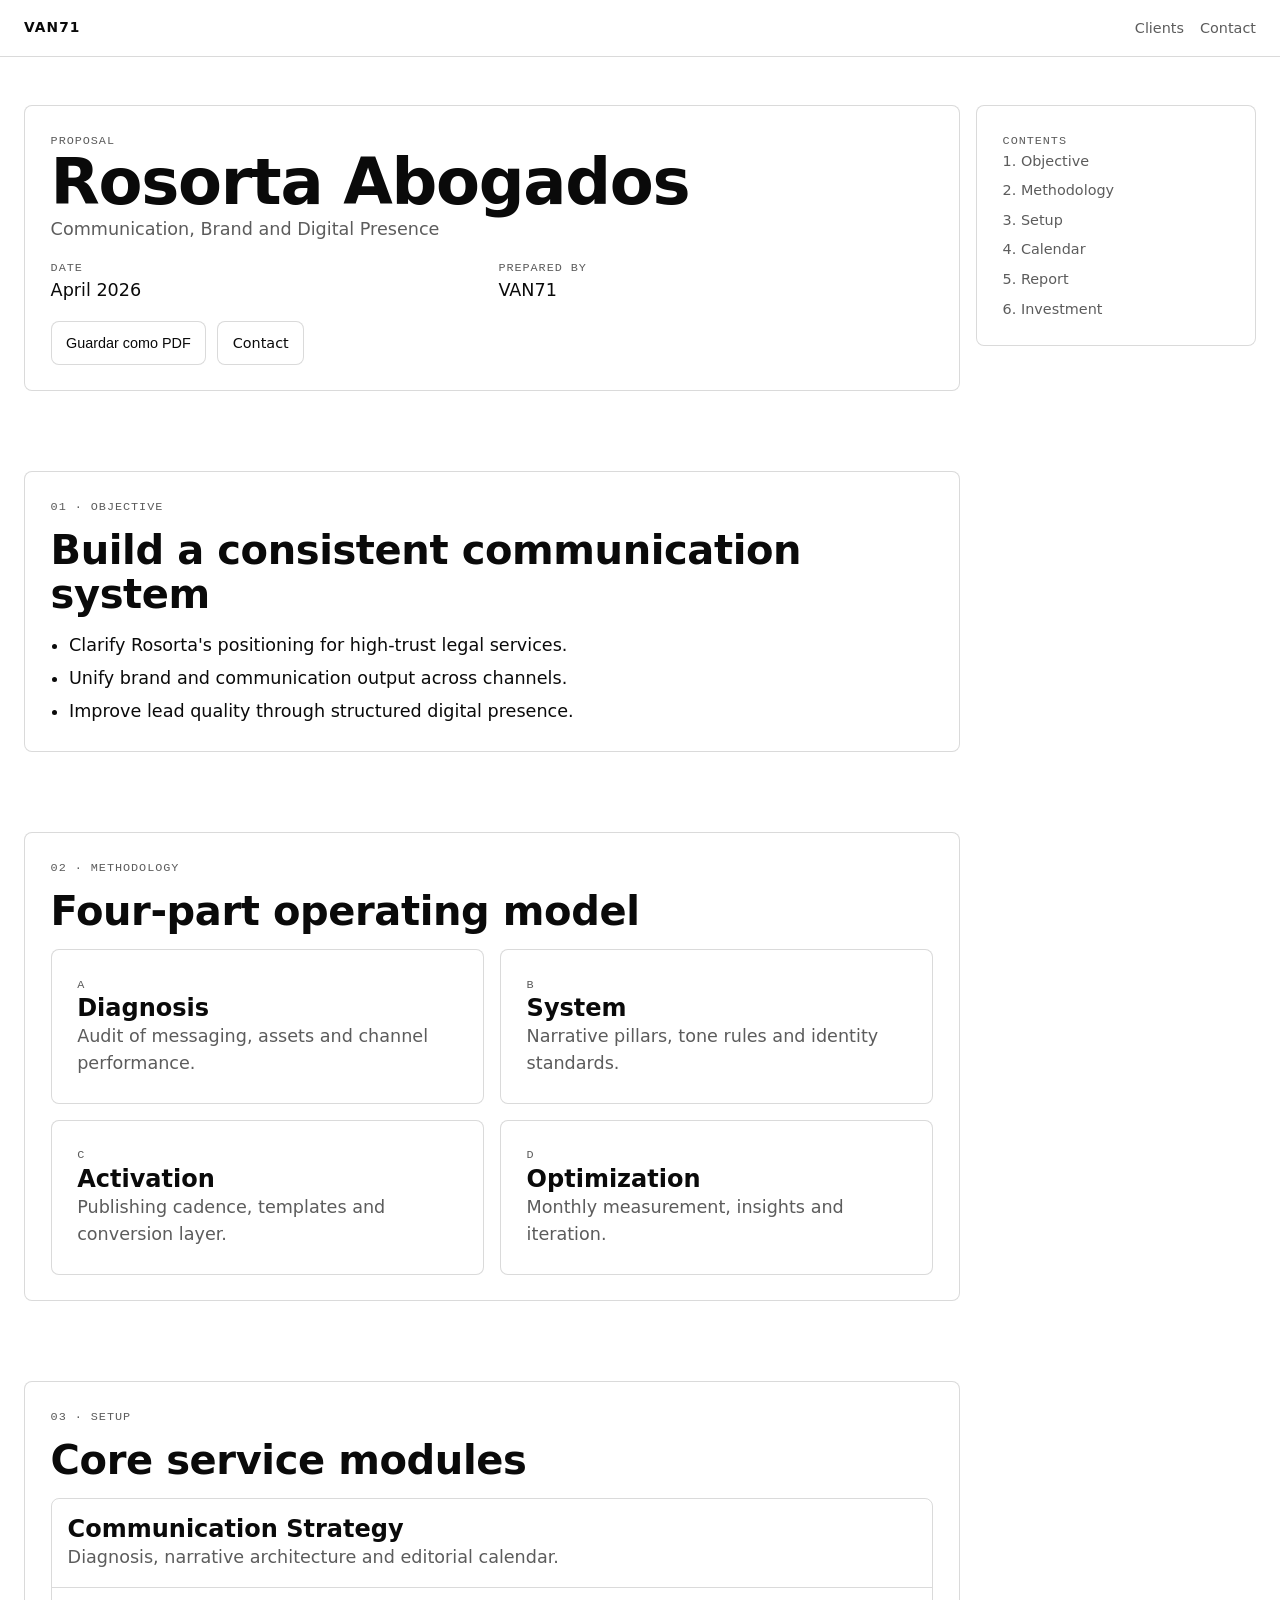
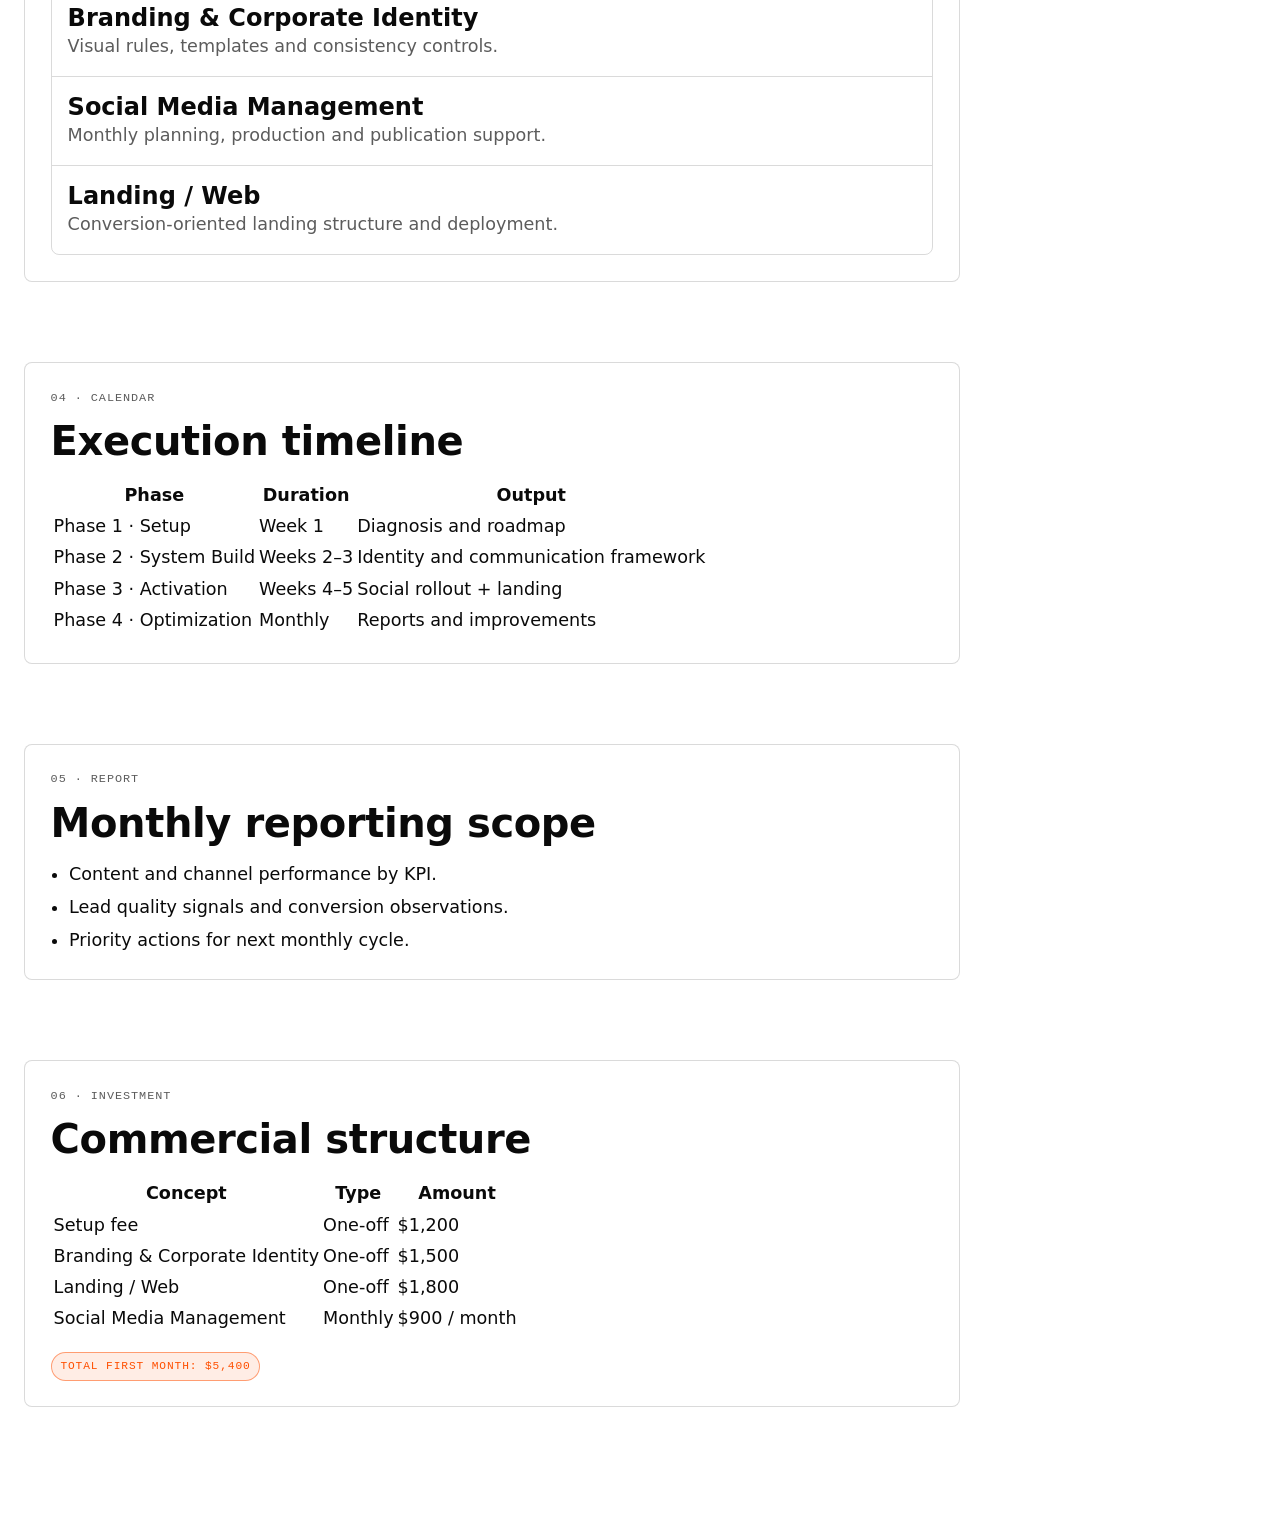
==== commit dbc67eb6: "Unify home and Rosorta proposal with VAN71 core UI system" ====
--- a/proposals/rosorta-abogados/index.html
+++ b/proposals/rosorta-abogados/index.html
@@ -4,14 +4,14 @@
     <meta charset="UTF-8" />
     <meta name="viewport" content="width=device-width, initial-scale=1.0" />
     <title>Rosorta Abogados · VAN71 Proposal</title>
-    <link rel="stylesheet" href="../../assets/van71-ui.css" />
+    <link rel="stylesheet" href="../../assets/van71-core.css" />
     <link rel="stylesheet" href="./styles.css" />
     <link rel="stylesheet" href="./print.css" media="print" />
   </head>
   <body>
     <header class="topbar no-print">
       <div class="topbar__inner">
-        <div class="brand">VAN71</div>
+        <p class="brand">VAN71</p>
         <nav aria-label="Principal">
           <a href="../../index.html">Clients</a>
           <a href="mailto:hello@van71.studio">Contact</a>
@@ -21,200 +21,160 @@
 
     <main>
       <div class="container proposal-layout">
-        <aside class="quick-index no-print card">
-          <p class="label">Index</p>
-          <nav>
-            <a data-scroll data-index-link href="#setup">Setup</a>
-            <a data-scroll data-index-link href="#scope">Scope</a>
-            <a data-scroll data-index-link href="#timeline">Timeline</a>
-            <a data-scroll data-index-link href="#investment">Investment</a>
-            <a data-scroll data-index-link href="#terms">Terms</a>
+        <aside class="card quick-index no-print">
+          <p class="label">Contents</p>
+          <nav class="toc" aria-label="Table of contents">
+            <a data-scroll data-index-link href="#objective">1. Objective</a>
+            <a data-scroll data-index-link href="#methodology">2. Methodology</a>
+            <a data-scroll data-index-link href="#setup">3. Setup</a>
+            <a data-scroll data-index-link href="#calendar">4. Calendar</a>
+            <a data-scroll data-index-link href="#report">5. Report</a>
+            <a data-scroll data-index-link href="#investment">6. Investment</a>
           </nav>
         </aside>
 
-        <div>
-          <section class="section card cover" data-section id="cover">
+        <div class="proposal-main">
+          <section class="section card cover" id="cover" data-section>
             <p class="label">Proposal</p>
             <h1>Rosorta Abogados</h1>
-            <p class="muted">Communication, Brand and Digital Presence Plan</p>
+            <p class="muted">Communication, Brand and Digital Presence</p>
             <div class="meta-row">
-              <div><p class="label">Date</p><p>April 2026</p></div>
-              <div><p class="label">Prepared by</p><p>VAN71</p></div>
+              <div>
+                <p class="label">Date</p>
+                <p>April 2026</p>
+              </div>
+              <div>
+                <p class="label">Prepared by</p>
+                <p>VAN71</p>
+              </div>
             </div>
             <div class="actions no-print">
-              <button class="button button--accent" data-print type="button">Print / Export PDF (A4)</button>
-              <a class="button" href="mailto:hello@van71.studio">Contact</a>
+              <button class="btn" data-print type="button">Guardar como PDF</button>
+              <a class="btn" href="mailto:hello@van71.studio">Contact</a>
             </div>
           </section>
 
-          <section class="section card" data-section id="setup">
-            <p class="label">Setup & Positioning</p>
-            <h2>Where we are and where we move next</h2>
-            <div class="grid compact-grid">
-              <article class="card tone" style="grid-column: span 6">
-                <h3>Current state</h3>
-                <ul>
-                  <li>Message appears fragmented across channels.</li>
-                  <li>Visual identity feels inconsistent in daily execution.</li>
-                  <li>Digital presence does not yet support conversion goals.</li>
-                </ul>
-              </article>
-              <article class="card tone" style="grid-column: span 6">
-                <h3>Objectives</h3>
-                <ul>
-                  <li>Clarify and standardize brand narrative.</li>
-                  <li>Increase trust signals and lead quality.</li>
-                  <li>Build a repeatable communication system.</li>
-                </ul>
-              </article>
+          <section class="section card" id="objective" data-section>
+            <div class="section-head compact">
+              <p class="label">01 · Objective</p>
+              <h2>Build a consistent communication system</h2>
             </div>
-            <article class="card positioning">
-              <h3>Positioning statement</h3>
-              <p>Rosorta is positioned as a precise, modern and trustworthy legal partner for complex matters, supported by a clear communication system and a disciplined visual language.</p>
-            </article>
-            <article class="card tone">
-              <h3>How we'll do it</h3>
-              <ul>
-                <li>Define narrative pillars and service architecture.</li>
-                <li>Unify identity rules for every output.</li>
-                <li>Deploy a practical monthly content cadence.</li>
-                <li>Launch a conversion-focused web layer.</li>
-              </ul>
-            </article>
+            <ul>
+              <li>Clarify Rosorta's positioning for high-trust legal services.</li>
+              <li>Unify brand and communication output across channels.</li>
+              <li>Improve lead quality through structured digital presence.</li>
+            </ul>
           </section>
 
-          <section class="section" data-section id="scope">
-            <p class="label">Scope (Modules)</p>
-            <div class="accordion card" data-accordion>
-              <button class="accordion__trigger" aria-expanded="true" aria-controls="module-1">
-                <strong>Communication Strategy (Core)</strong><span>Core module</span>
-              </button>
-              <div class="accordion__content" id="module-1">
-                <ul>
-                  <li>Communication diagnosis and message hierarchy.</li>
-                  <li>Audience and case-type communication map.</li>
-                  <li>Core narrative pillars and tone guidelines.</li>
-                  <li>Editorial calendar structure (monthly).</li>
-                  <li>KPI framework for awareness and conversion.</li>
-                </ul>
-                <p><strong>Output:</strong> Strategy deck, messaging framework, and editorial plan.</p>
-                <p><strong>Dependencies:</strong> Service priorities, past communication materials, and access to current channels.</p>
-              </div>
+          <section class="section card" id="methodology" data-section>
+            <div class="section-head compact">
+              <p class="label">02 · Methodology</p>
+              <h2>Four-part operating model</h2>
             </div>
-
-            <div class="accordion card" data-accordion>
-              <button class="accordion__trigger" aria-expanded="true" aria-controls="module-2">
-                <strong>Branding & Corporate Identity</strong><span>One-off module</span>
-              </button>
-              <div class="accordion__content" id="module-2">
-                <ul>
-                  <li>Visual system refinement and typography rules.</li>
-                  <li>Logo lockups and basic usage guide.</li>
-                  <li>Color and document style standards.</li>
-                  <li>Templates for proposals and social posts.</li>
-                  <li>Consistency checklist for internal use.</li>
-                </ul>
-                <p><strong>Output:</strong> Mini brand system + editable templates package.</p>
-                <p><strong>Dependencies:</strong> Existing assets, legal naming confirmation, and approval rounds.</p>
-              </div>
-            </div>
-
-            <div class="accordion card" data-accordion>
-              <button class="accordion__trigger" aria-expanded="true" aria-controls="module-3">
-                <strong>Social Media Management</strong><span>Monthly module</span>
-              </button>
-              <div class="accordion__content" id="module-3">
-                <ul>
-                  <li>Monthly content planning and production workflow.</li>
-                  <li>Post copywriting and visual adaptation.</li>
-                  <li>Publishing cadence and channel hygiene.</li>
-                  <li>Community response protocol.</li>
-                  <li>Monthly performance report.</li>
-                </ul>
-                <p><strong>Output:</strong> Monthly content package + report.</p>
-                <p><strong>Dependencies:</strong> Service updates, spokesperson input, and approval SLA.</p>
-              </div>
-            </div>
-
-            <div class="accordion card" data-accordion>
-              <button class="accordion__trigger" aria-expanded="true" aria-controls="module-4">
-                <strong>Landing / Web</strong><span>One-off module</span>
-              </button>
-              <div class="accordion__content" id="module-4">
-                <ul>
-                  <li>Information architecture for key services.</li>
-                  <li>Landing wireframe and content structure.</li>
-                  <li>Visual UI aligned with brand system.</li>
-                  <li>Conversion cues (contact, trust, CTA).</li>
-                  <li>Basic SEO setup and analytics hooks.</li>
-                </ul>
-                <p><strong>Output:</strong> Production-ready landing page.</p>
-                <p><strong>Dependencies:</strong> Hosting access, legal copy validation, and final service priorities.</p>
-              </div>
+            <div class="grid split-grid">
+              <article class="card unit" style="grid-column: span 6">
+                <p class="label">A</p>
+                <h3>Diagnosis</h3>
+                <p class="muted">Audit of messaging, assets and channel performance.</p>
+              </article>
+              <article class="card unit" style="grid-column: span 6">
+                <p class="label">B</p>
+                <h3>System</h3>
+                <p class="muted">Narrative pillars, tone rules and identity standards.</p>
+              </article>
+              <article class="card unit" style="grid-column: span 6">
+                <p class="label">C</p>
+                <h3>Activation</h3>
+                <p class="muted">Publishing cadence, templates and conversion layer.</p>
+              </article>
+              <article class="card unit" style="grid-column: span 6">
+                <p class="label">D</p>
+                <h3>Optimization</h3>
+                <p class="muted">Monthly measurement, insights and iteration.</p>
+              </article>
             </div>
           </section>
 
-          <section class="section card" data-section id="timeline">
-            <p class="label">Timeline</p>
-            <h2>Execution plan</h2>
+          <section class="section card" id="setup" data-section>
+            <div class="section-head compact">
+              <p class="label">03 · Setup</p>
+              <h2>Core service modules</h2>
+            </div>
+            <div class="module-list">
+              <article class="module-row">
+                <h3>Communication Strategy</h3>
+                <p class="muted">Diagnosis, narrative architecture and editorial calendar.</p>
+              </article>
+              <article class="module-row">
+                <h3>Branding & Corporate Identity</h3>
+                <p class="muted">Visual rules, templates and consistency controls.</p>
+              </article>
+              <article class="module-row">
+                <h3>Social Media Management</h3>
+                <p class="muted">Monthly planning, production and publication support.</p>
+              </article>
+              <article class="module-row">
+                <h3>Landing / Web</h3>
+                <p class="muted">Conversion-oriented landing structure and deployment.</p>
+              </article>
+            </div>
+          </section>
+
+          <section class="section card" id="calendar" data-section>
+            <div class="section-head compact">
+              <p class="label">04 · Calendar</p>
+              <h2>Execution timeline</h2>
+            </div>
             <table class="table">
               <thead>
-                <tr><th>Phase</th><th>Duration</th><th>Key outputs</th></tr>
+                <tr><th>Phase</th><th>Duration</th><th>Output</th></tr>
               </thead>
               <tbody>
-                <tr><td>Phase 1 · Setup</td><td>Week 1</td><td>Diagnosis, positioning and roadmap</td></tr>
-                <tr><td>Phase 2 · System Build</td><td>Weeks 2–3</td><td>Identity refinements, templates, content framework</td></tr>
-                <tr><td>Phase 3 · Activation</td><td>Weeks 4–5</td><td>Social rollout + landing launch</td></tr>
-                <tr><td>Phase 4 · Optimization</td><td>Ongoing monthly</td><td>Monitoring, reporting and iterative improvements</td></tr>
+                <tr><td>Phase 1 · Setup</td><td>Week 1</td><td>Diagnosis and roadmap</td></tr>
+                <tr><td>Phase 2 · System Build</td><td>Weeks 2–3</td><td>Identity and communication framework</td></tr>
+                <tr><td>Phase 3 · Activation</td><td>Weeks 4–5</td><td>Social rollout + landing</td></tr>
+                <tr><td>Phase 4 · Optimization</td><td>Monthly</td><td>Reports and improvements</td></tr>
               </tbody>
             </table>
           </section>
 
-          <section class="section card" data-section id="investment">
-            <p class="label">Investment</p>
-            <h2>Pricing structure</h2>
+          <section class="section card" id="report" data-section>
+            <div class="section-head compact">
+              <p class="label">05 · Report</p>
+              <h2>Monthly reporting scope</h2>
+            </div>
+            <ul>
+              <li>Content and channel performance by KPI.</li>
+              <li>Lead quality signals and conversion observations.</li>
+              <li>Priority actions for next monthly cycle.</li>
+            </ul>
+          </section>
+
+          <section class="section card" id="investment" data-section>
+            <div class="section-head compact">
+              <p class="label">06 · Investment</p>
+              <h2>Commercial structure</h2>
+            </div>
             <table class="table">
               <thead>
                 <tr><th>Concept</th><th>Type</th><th>Amount</th></tr>
               </thead>
               <tbody>
-                <tr><td>Setup fee (strategy + onboarding)</td><td>One-off</td><td>$1,200</td></tr>
-                <tr><td>Branding & Corporate Identity</td><td>One-off module</td><td>$1,500</td></tr>
-                <tr><td>Landing / Web</td><td>One-off module</td><td>$1,800</td></tr>
-                <tr><td>Social Media Management</td><td>Monthly retainer</td><td>$900 / month</td></tr>
+                <tr><td>Setup fee</td><td>One-off</td><td>$1,200</td></tr>
+                <tr><td>Branding & Corporate Identity</td><td>One-off</td><td>$1,500</td></tr>
+                <tr><td>Landing / Web</td><td>One-off</td><td>$1,800</td></tr>
+                <tr><td>Social Media Management</td><td>Monthly</td><td>$900 / month</td></tr>
               </tbody>
             </table>
-            <article class="card summary">
-              <p class="label">Summary</p>
-              <h3>Total first month: $5,400</h3>
-              <p class="muted">Includes setup, one-off modules and first monthly cycle.</p>
-            </article>
-          </section>
-
-          <section class="section card" data-section id="terms">
-            <p class="label">Terms</p>
-            <ul>
-              <li>All prices exclude VAT or applicable taxes.</li>
-              <li>50% advance payment for one-off modules.</li>
-              <li>Monthly retainer billed at the start of each cycle.</li>
-              <li>Feedback rounds included: up to 2 per deliverable.</li>
-              <li>Timeline starts once kickoff materials are delivered.</li>
-            </ul>
-          </section>
-
-          <section class="section card" id="next" data-section>
-            <p class="label">Next Steps</p>
-            <ol>
-              <li>Confirm selected modules and start date.</li>
-              <li>Approve commercial terms and first invoice.</li>
-              <li>Kickoff session and access handover.</li>
-            </ol>
+            <div class="summary">
+              <span class="chip chip--accent">Total first month: $5,400</span>
+            </div>
           </section>
         </div>
       </div>
     </main>
 
-    <script src="../../assets/van71-ui.js" defer></script>
+    <script src="../../assets/van71-core.js" defer></script>
     <script src="./app.js" defer></script>
   </body>
 </html>
--- a/assets/van71-core.css
+++ b/assets/van71-core.css
@@ -0,0 +1,262 @@
+:root {
+  --bg: #fff;
+  --fg: #0a0a0a;
+  --muted: #5c5c5c;
+  --line: rgba(10, 10, 10, 0.15);
+  --accent: #ff4f00;
+  --accent-soft: rgba(255, 79, 0, 0.1);
+  --radius: 8px;
+  --container: 1280px;
+  --space-1: 0.5rem;
+  --space-2: 0.75rem;
+  --space-3: 1rem;
+  --space-4: 1.5rem;
+  --space-5: 2rem;
+  --space-6: 3rem;
+  --speed: 180ms;
+}
+
+* { box-sizing: border-box; }
+
+html { scroll-behavior: smooth; }
+
+body {
+  margin: 0;
+  background: var(--bg);
+  color: var(--fg);
+  font-family: system-ui, -apple-system, "Segoe UI", Roboto, Arial, sans-serif;
+  font-size: 16px;
+  line-height: 1.55;
+}
+
+a { color: inherit; }
+
+main { padding: clamp(1.25rem, 4vw, 3rem) 0 4rem; }
+
+.container,
+.topbar__inner {
+  width: min(var(--container), calc(100% - 3rem));
+  margin-inline: auto;
+}
+
+.topbar {
+  position: sticky;
+  top: 0;
+  z-index: 20;
+  background: rgba(255, 255, 255, 0.96);
+  border-bottom: 1px solid var(--line);
+}
+
+.topbar__inner {
+  min-height: 56px;
+  display: flex;
+  align-items: center;
+  justify-content: space-between;
+  gap: 1rem;
+}
+
+.brand {
+  margin: 0;
+  font-size: 0.86rem;
+  font-weight: 700;
+  text-transform: uppercase;
+  letter-spacing: 0.08em;
+}
+
+.topbar nav {
+  display: flex;
+  align-items: center;
+  gap: 1rem;
+}
+
+.topbar a {
+  text-decoration: none;
+  color: var(--muted);
+  font-size: 0.9rem;
+  border-radius: 6px;
+}
+
+.topbar a:hover,
+.topbar a:focus-visible,
+.topbar a.is-active {
+  color: var(--accent);
+}
+
+.section {
+  margin-bottom: clamp(2rem, 5vw, 4rem);
+  scroll-margin-top: 72px;
+}
+
+.rule {
+  border: 0;
+  border-top: 1px solid var(--line);
+  margin: 0;
+}
+
+.section-head {
+  display: grid;
+  gap: var(--space-2);
+  margin-bottom: var(--space-4);
+}
+
+.label {
+  margin: 0;
+  color: var(--muted);
+  font-family: ui-monospace, SFMono-Regular, Menlo, Consolas, monospace;
+  font-size: 0.74rem;
+  text-transform: uppercase;
+  letter-spacing: 0.08em;
+}
+
+h1,
+h2,
+h3,
+h4,
+p { margin: 0; }
+
+h1 {
+  font-size: clamp(2.75rem, 7vw, 4rem);
+  line-height: 1.03;
+  font-weight: 800;
+  letter-spacing: -0.02em;
+}
+
+h2 {
+  font-size: clamp(1.75rem, 4vw, 2.5rem);
+  line-height: 1.1;
+  font-weight: 760;
+  letter-spacing: -0.01em;
+}
+
+h3 {
+  font-size: clamp(1.2rem, 2vw, 1.5rem);
+  line-height: 1.2;
+  font-weight: 700;
+}
+
+p,
+li,
+td,
+th {
+  font-size: clamp(1rem, 1vw + 0.7rem, 1.1rem);
+}
+
+.muted { color: var(--muted); }
+
+.grid {
+  display: grid;
+  grid-template-columns: repeat(12, minmax(0, 1fr));
+  gap: var(--space-3);
+}
+
+.card {
+  border: 1px solid var(--line);
+  border-radius: var(--radius);
+  background: var(--bg);
+  padding: clamp(1.2rem, 2vw, 2rem);
+  transition: border-color var(--speed) ease-out, background-color var(--speed) ease-out;
+}
+
+.card:hover {
+  border-color: rgba(255, 79, 0, 0.45);
+  background: var(--accent-soft);
+}
+
+.card:focus-within {
+  border-color: var(--accent);
+}
+
+.chip {
+  display: inline-flex;
+  align-items: center;
+  justify-content: center;
+  padding: 0.3rem 0.55rem;
+  border-radius: 999px;
+  border: 1px solid var(--line);
+  font-family: ui-monospace, SFMono-Regular, Menlo, Consolas, monospace;
+  font-size: 0.7rem;
+  text-transform: uppercase;
+  letter-spacing: 0.08em;
+  color: var(--muted);
+  background: #fff;
+}
+
+.chip--accent {
+  border-color: rgba(255, 79, 0, 0.5);
+  color: var(--accent);
+  background: var(--accent-soft);
+}
+
+.btn {
+  display: inline-flex;
+  align-items: center;
+  gap: 0.35rem;
+  border: 1px solid var(--line);
+  border-radius: 8px;
+  padding: 0.62rem 0.9rem;
+  text-decoration: none;
+  color: var(--fg);
+  font-size: 0.9rem;
+  background: #fff;
+  transition: transform var(--speed) ease-out, border-color var(--speed) ease-out, color var(--speed) ease-out, background-color var(--speed) ease-out;
+}
+
+.btn:hover,
+.btn:focus-visible {
+  border-color: var(--accent);
+  color: var(--accent);
+  background: var(--accent-soft);
+}
+
+.btn .arrow {
+  display: inline-block;
+  transition: transform var(--speed) ease-out;
+}
+
+.btn:hover .arrow,
+.btn:focus-visible .arrow {
+  transform: translateX(2px);
+}
+
+.toc {
+  display: grid;
+  gap: 0.45rem;
+}
+
+.toc a {
+  text-decoration: none;
+  color: var(--muted);
+  font-size: 0.9rem;
+}
+
+.toc a:hover,
+.toc a:focus-visible,
+.toc a.is-active {
+  color: var(--accent);
+}
+
+:focus-visible {
+  outline: 2px solid var(--accent);
+  outline-offset: 2px;
+}
+
+@media (max-width: 980px) {
+  .grid { grid-template-columns: repeat(8, minmax(0, 1fr)); }
+  .container,
+  .topbar__inner { width: min(var(--container), calc(100% - 1.5rem)); }
+}
+
+@media (max-width: 680px) {
+  .grid { grid-template-columns: repeat(4, minmax(0, 1fr)); }
+  .topbar__inner { min-height: 52px; }
+  .topbar nav { gap: 0.75rem; }
+  main { padding-top: 1rem; }
+}
+
+@media (prefers-reduced-motion: reduce) {
+  html { scroll-behavior: auto; }
+  *, *::before, *::after {
+    transition: none !important;
+    animation: none !important;
+  }
+}
--- a/proposals/rosorta-abogados/styles.css
+++ b/proposals/rosorta-abogados/styles.css
@@ -1,11 +1,11 @@
 .proposal-layout {
   display: grid;
-  grid-template-columns: minmax(0, 1fr) 260px;
+  grid-template-columns: minmax(0, 1fr) 280px;
   gap: 1rem;
   align-items: start;
 }
 
-.proposal-layout > div {
+.proposal-main {
   display: grid;
   gap: 1rem;
 }
@@ -16,74 +16,76 @@
   order: 2;
 }
 
-.quick-index nav {
-  display: grid;
-  gap: 0.45rem;
-}
-
-.quick-index a {
-  text-decoration: none;
-  color: var(--muted);
-  font-size: 0.9rem;
-}
-
-.quick-index a:hover,
-.quick-index a.is-active {
-  color: var(--accent);
-}
-
 .cover .meta-row {
+  margin-top: 1rem;
   display: grid;
   grid-template-columns: repeat(2, minmax(0, 1fr));
   gap: 0.8rem;
+}
+
+.cover .actions {
+  margin-top: 1rem;
+  display: flex;
+  gap: 0.7rem;
+}
+
+.section-head.compact {
+  margin-bottom: 1rem;
+}
+
+.section-head.compact .rule {
+  display: none;
+}
+
+.split-grid .unit {
+  background: #fff;
+}
+
+.module-list {
+  border: 1px solid var(--line);
+  border-radius: 8px;
+}
+
+.module-row {
+  padding: 1rem;
+}
+
+.module-row + .module-row {
+  border-top: 1px solid var(--line);
+}
+
+.summary {
   margin-top: 1rem;
 }
 
-.cover .actions {
-  display: flex;
-  gap: 0.6rem;
-  margin-top: 1rem;
+ul,
+ol {
+  margin: 0;
+  padding-left: 1.15rem;
 }
 
-.compact-grid {
-  margin-top: 0.8rem;
-  margin-bottom: 0.8rem;
+li + li {
+  margin-top: 0.35rem;
 }
 
-.tone {
-  background: #fff;
-}
-
-.positioning {
-  border-color: rgba(255, 79, 0, 0.45);
-  background: var(--accent-soft);
-  margin-bottom: 0.8rem;
-}
-
-.accordion {
-  margin-bottom: 0.8rem;
-}
-
-.accordion__content {
-  margin-top: 0.75rem;
-}
-
-.summary {
-  margin-top: 0.8rem;
-}
-
-ol {
-  margin: 0.6rem 0 0;
-  padding-left: 1.2rem;
-}
-
-@media (max-width: 960px) {
+@media (max-width: 980px) {
   .proposal-layout {
     grid-template-columns: 1fr;
   }
 
   .quick-index {
+    position: static;
     order: 0;
-    position: static;
   }
 }
+
+@media (max-width: 680px) {
+  .cover .actions {
+    flex-direction: column;
+    align-items: flex-start;
+  }
+
+  .split-grid .unit {
+    grid-column: 1 / -1 !important;
+  }
+}
--- a/proposals/rosorta-abogados/print.css
+++ b/proposals/rosorta-abogados/print.css
@@ -25,49 +25,38 @@
 }
 
 .container,
-.proposal-layout {
+.proposal-layout,
+.proposal-main {
   width: 100% !important;
   display: block !important;
 }
 
 .section,
 .card,
-.table,
-.accordion,
-.accordion__content {
+.module-list,
+.table {
   break-inside: avoid;
   page-break-inside: avoid;
 }
 
-#scope,
-#timeline,
-#investment,
-#terms {
+#methodology,
+#setup,
+#calendar,
+#report,
+#investment {
   break-before: page;
   page-break-before: always;
-}
-
-#cover {
-  break-before: auto;
-  page-break-before: auto;
-}
-
-.accordion__content[hidden] {
-  display: block !important;
-}
-
-.accordion__trigger {
-  margin-bottom: 0.4rem;
 }
 
 p,
 li,
 td,
 th {
-  font-size: 10.5pt;
+  font-size: 10.5pt !important;
 }
 
-p {
+p,
+li {
   widows: 3;
   orphans: 3;
 }
